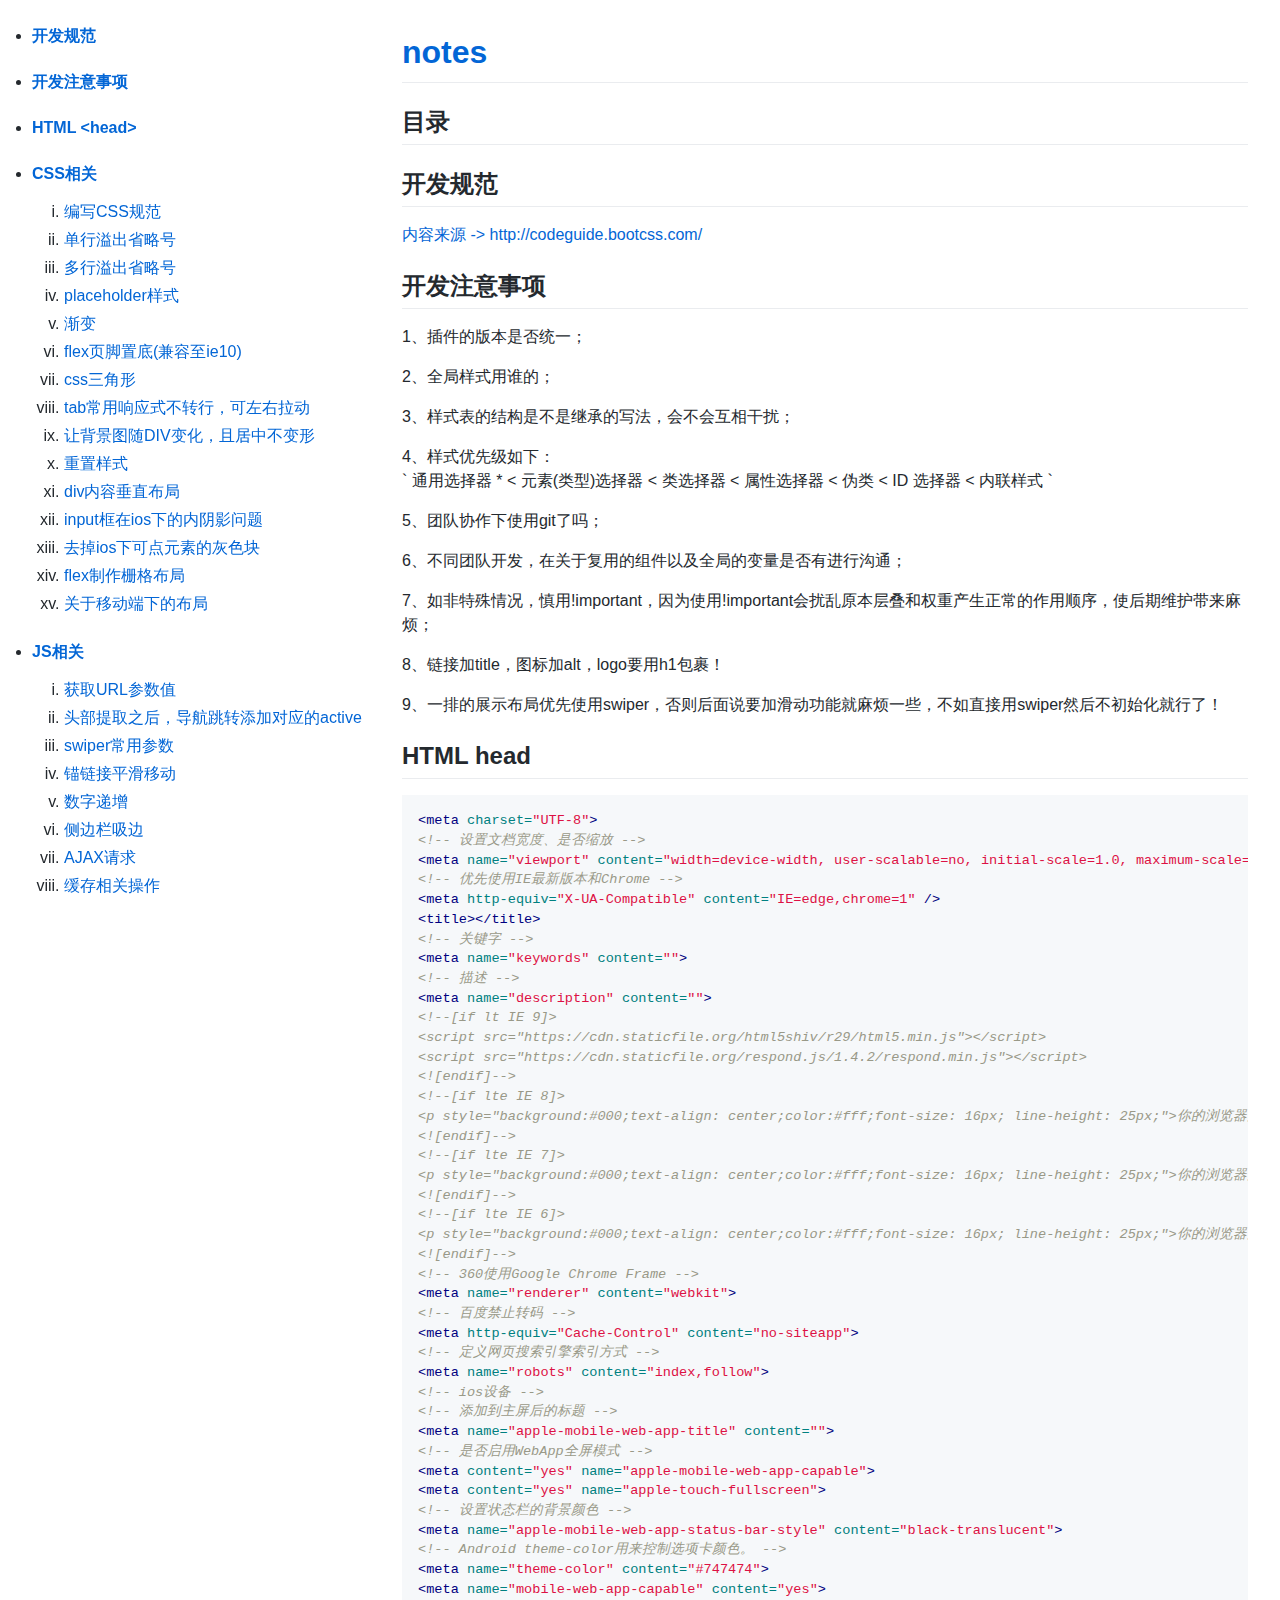
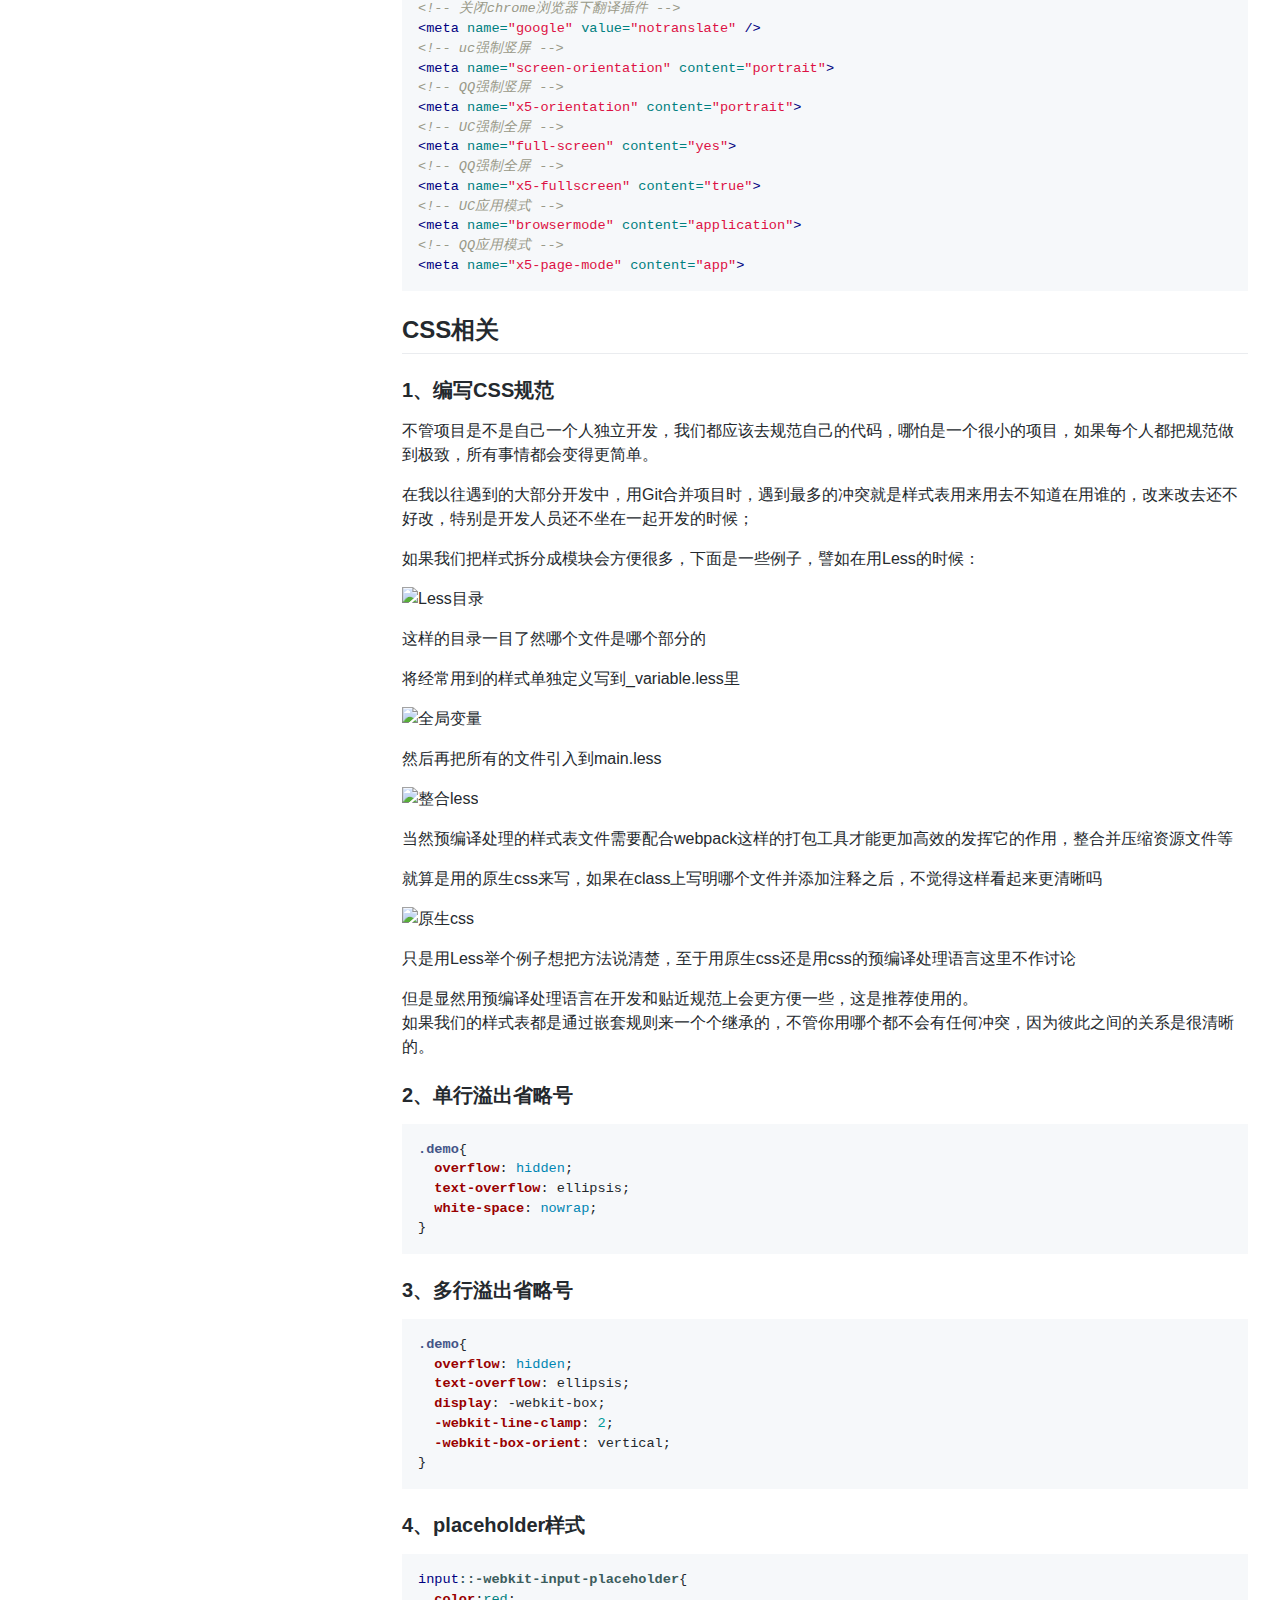
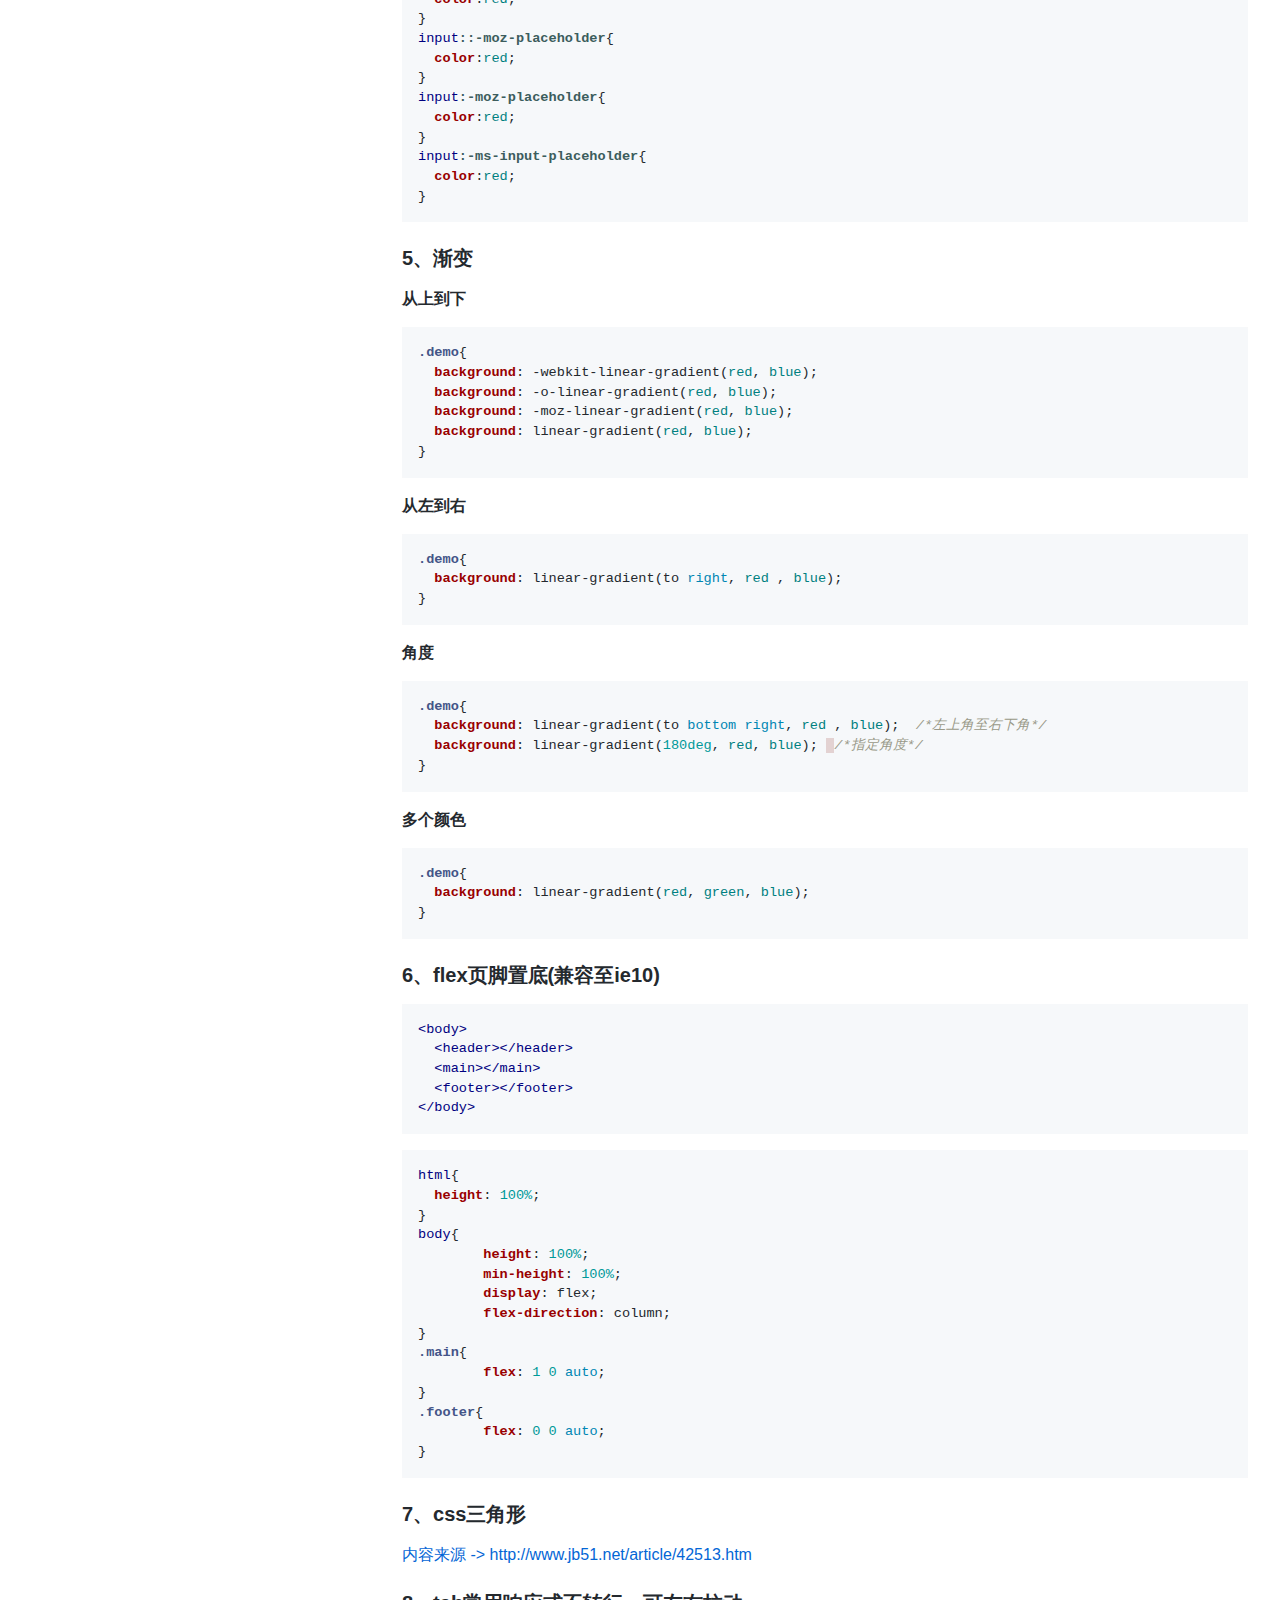
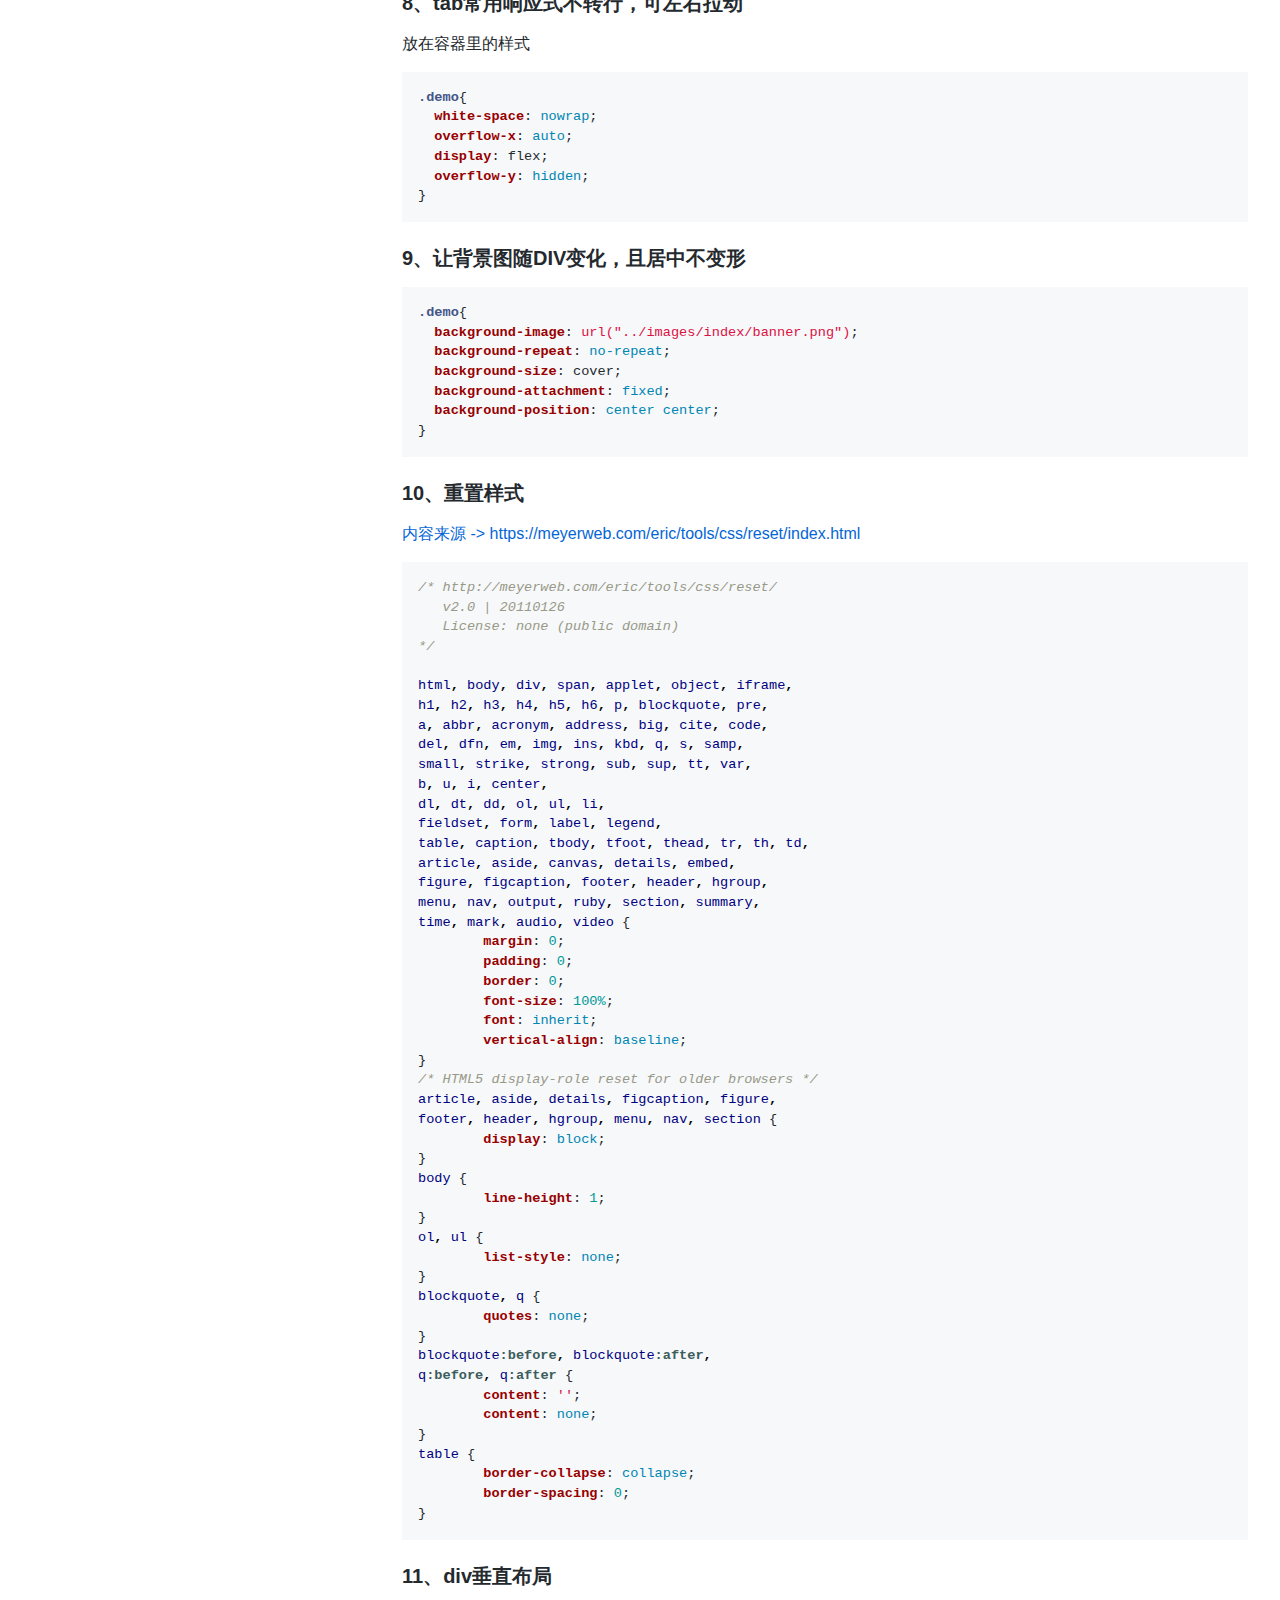
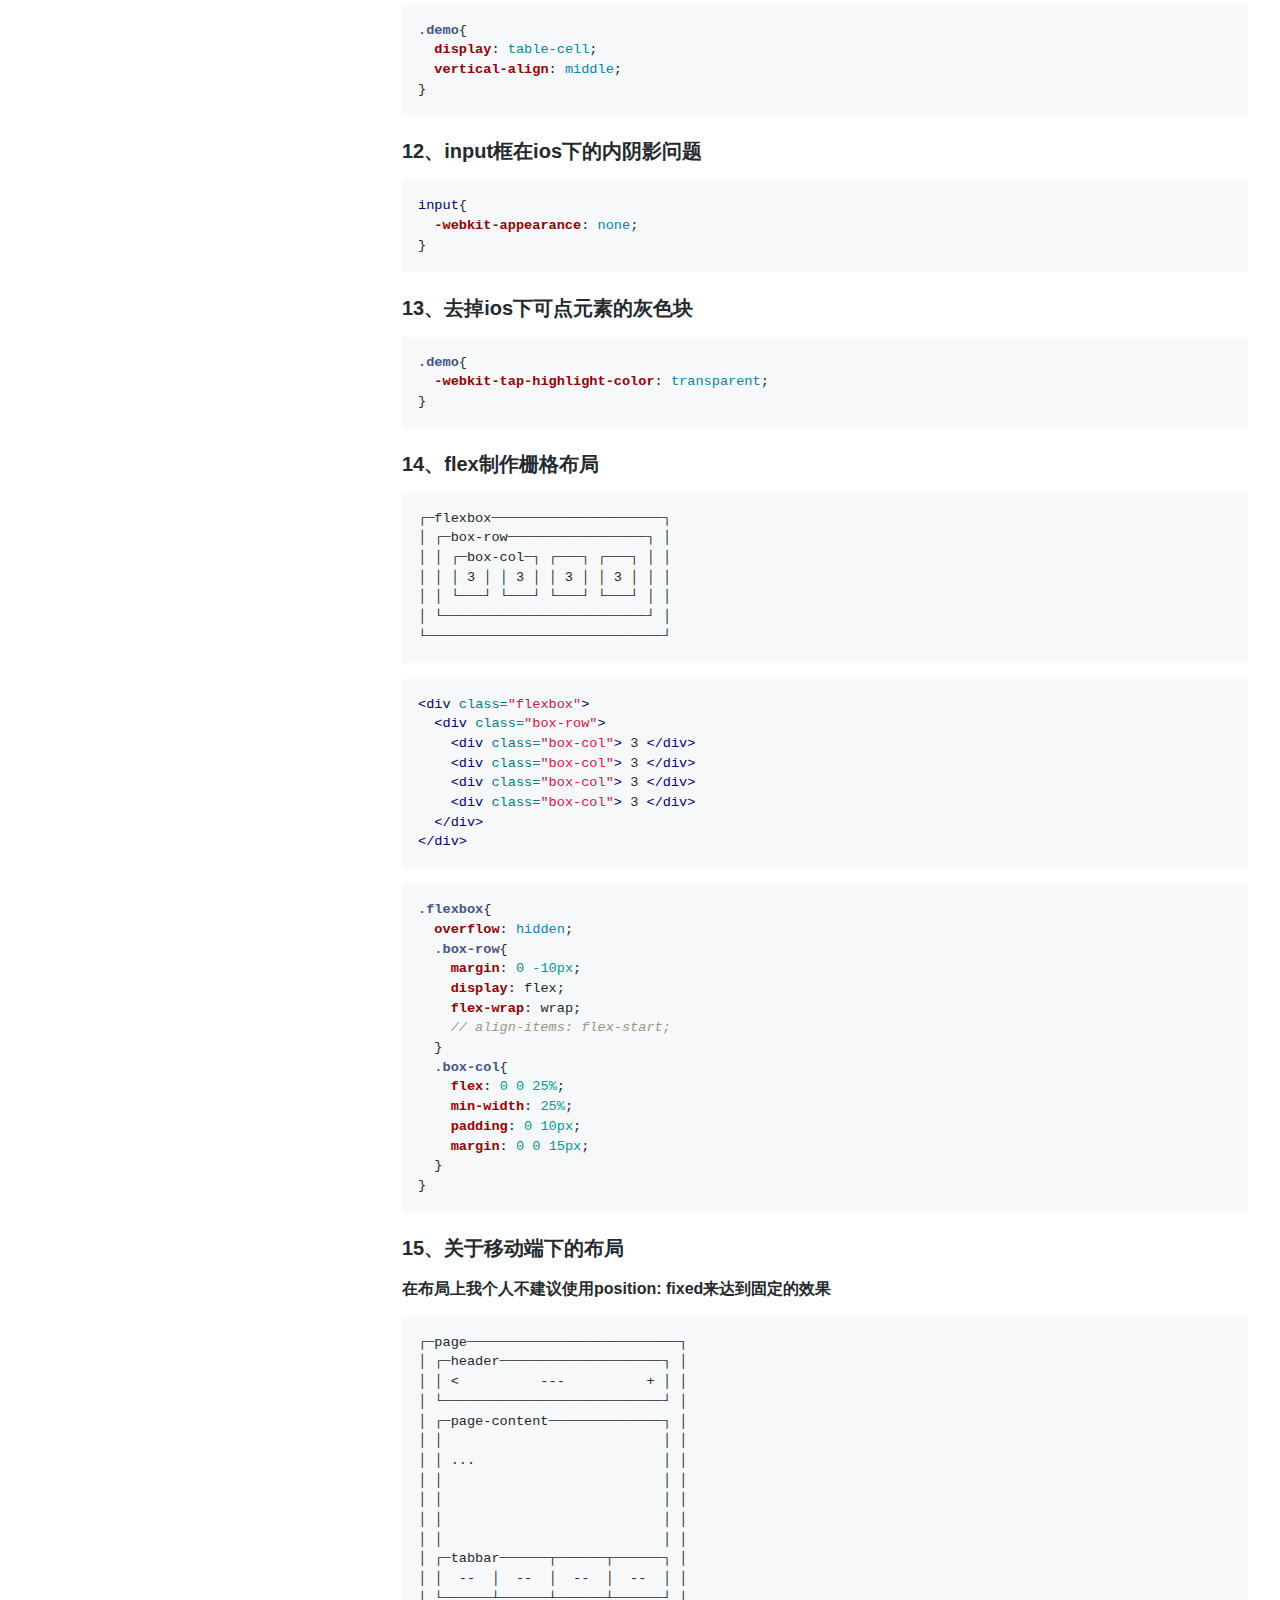
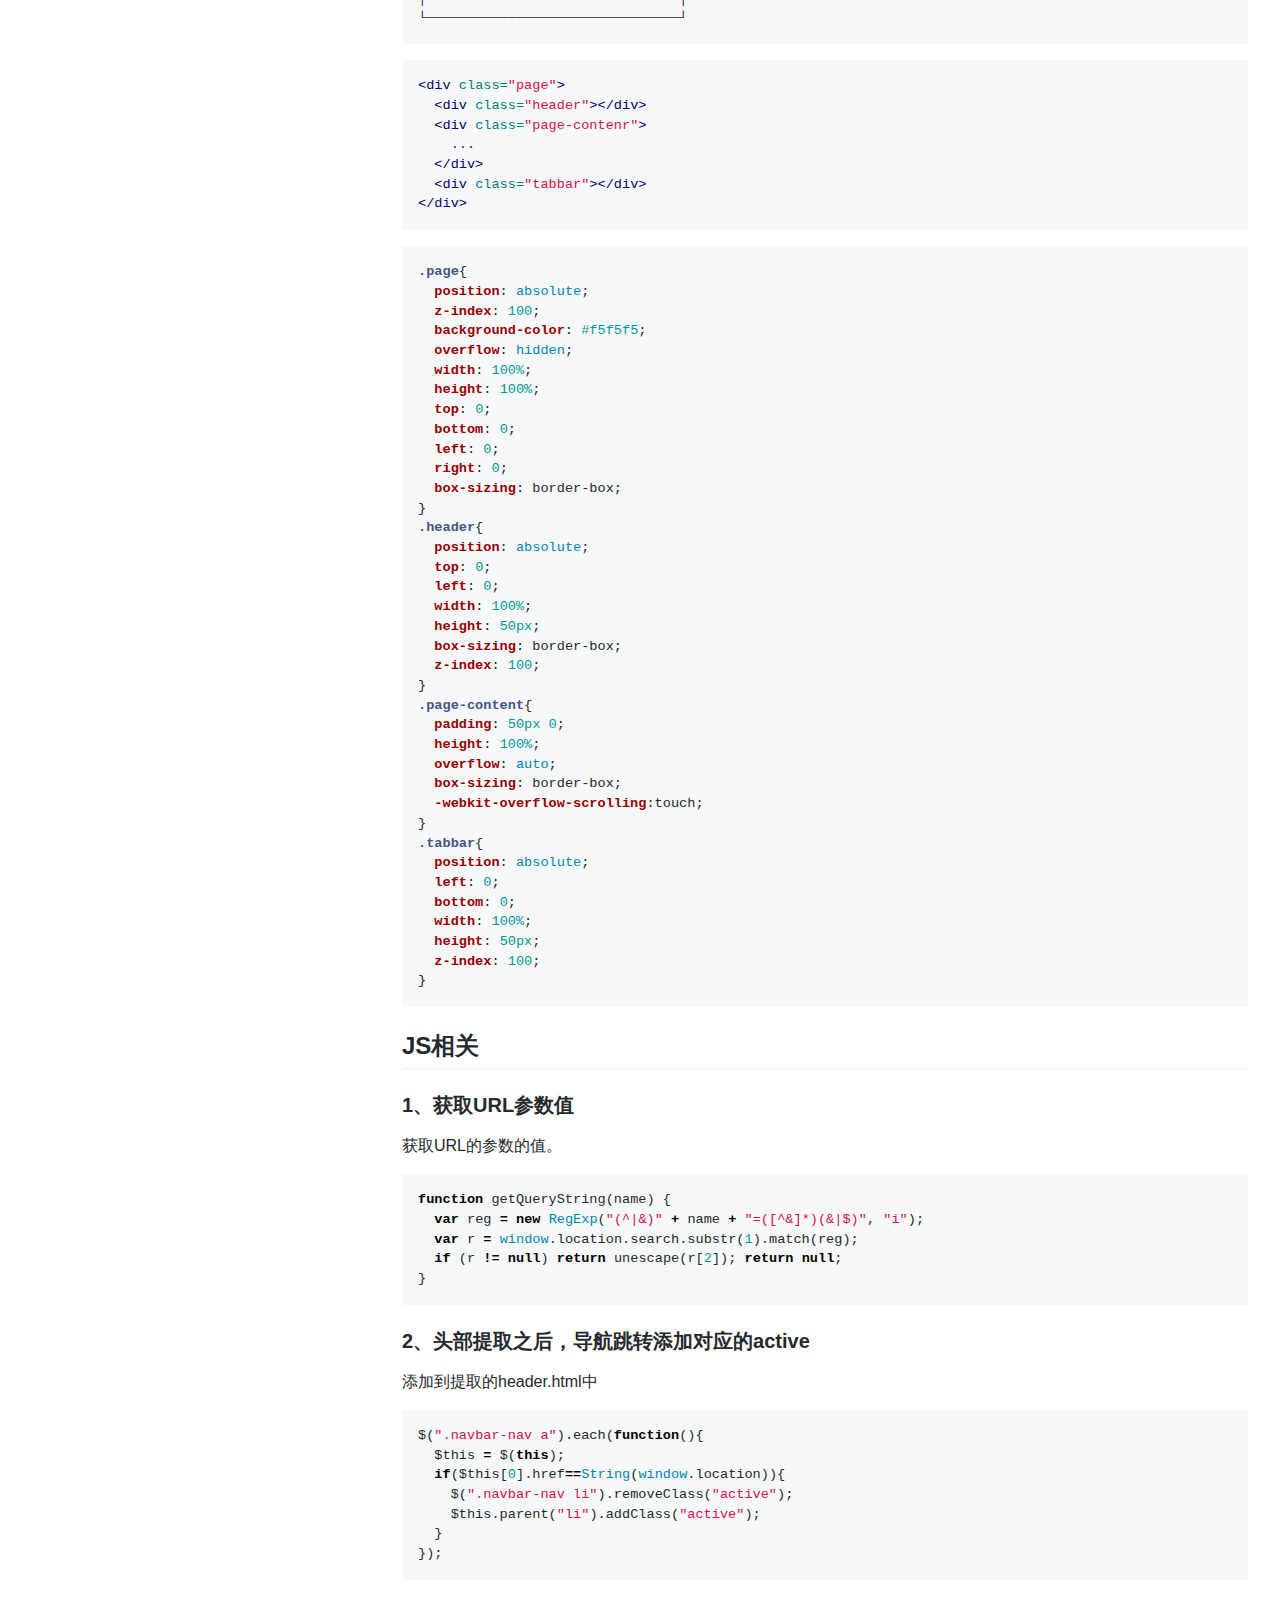
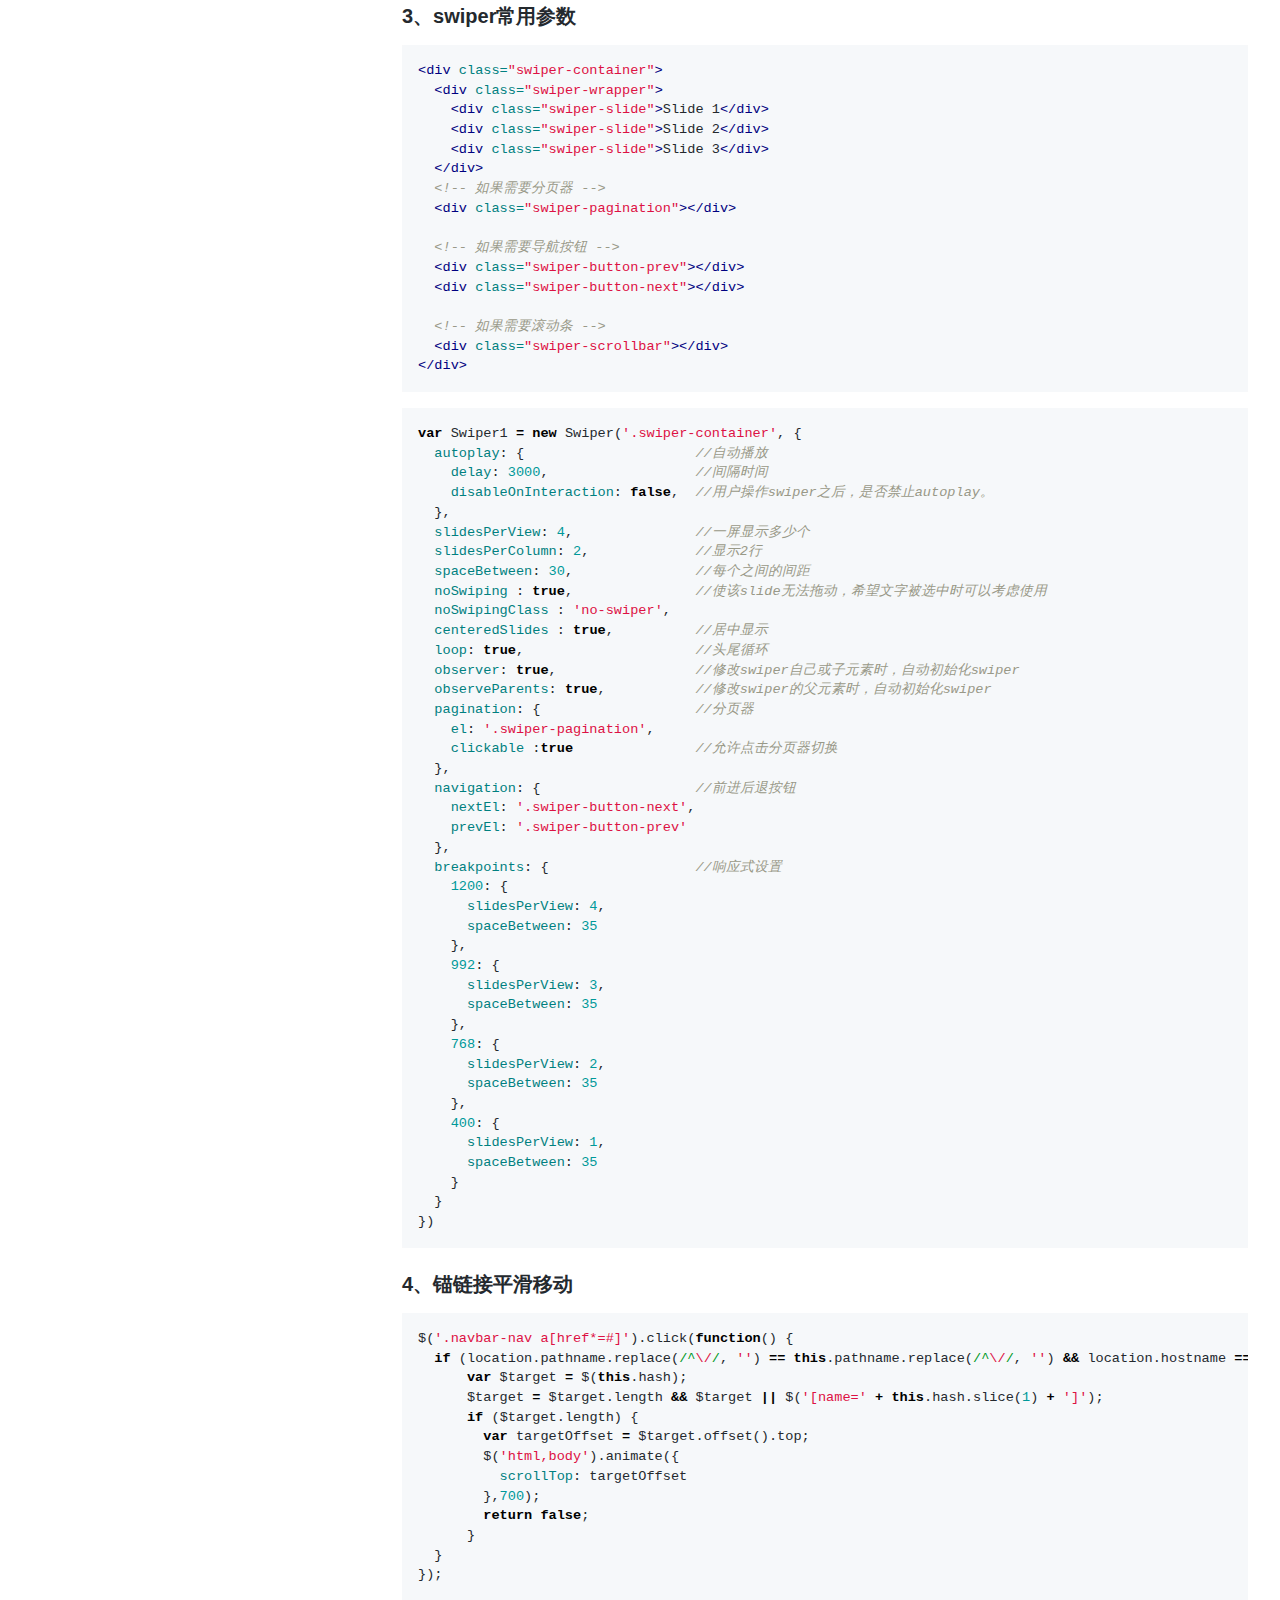
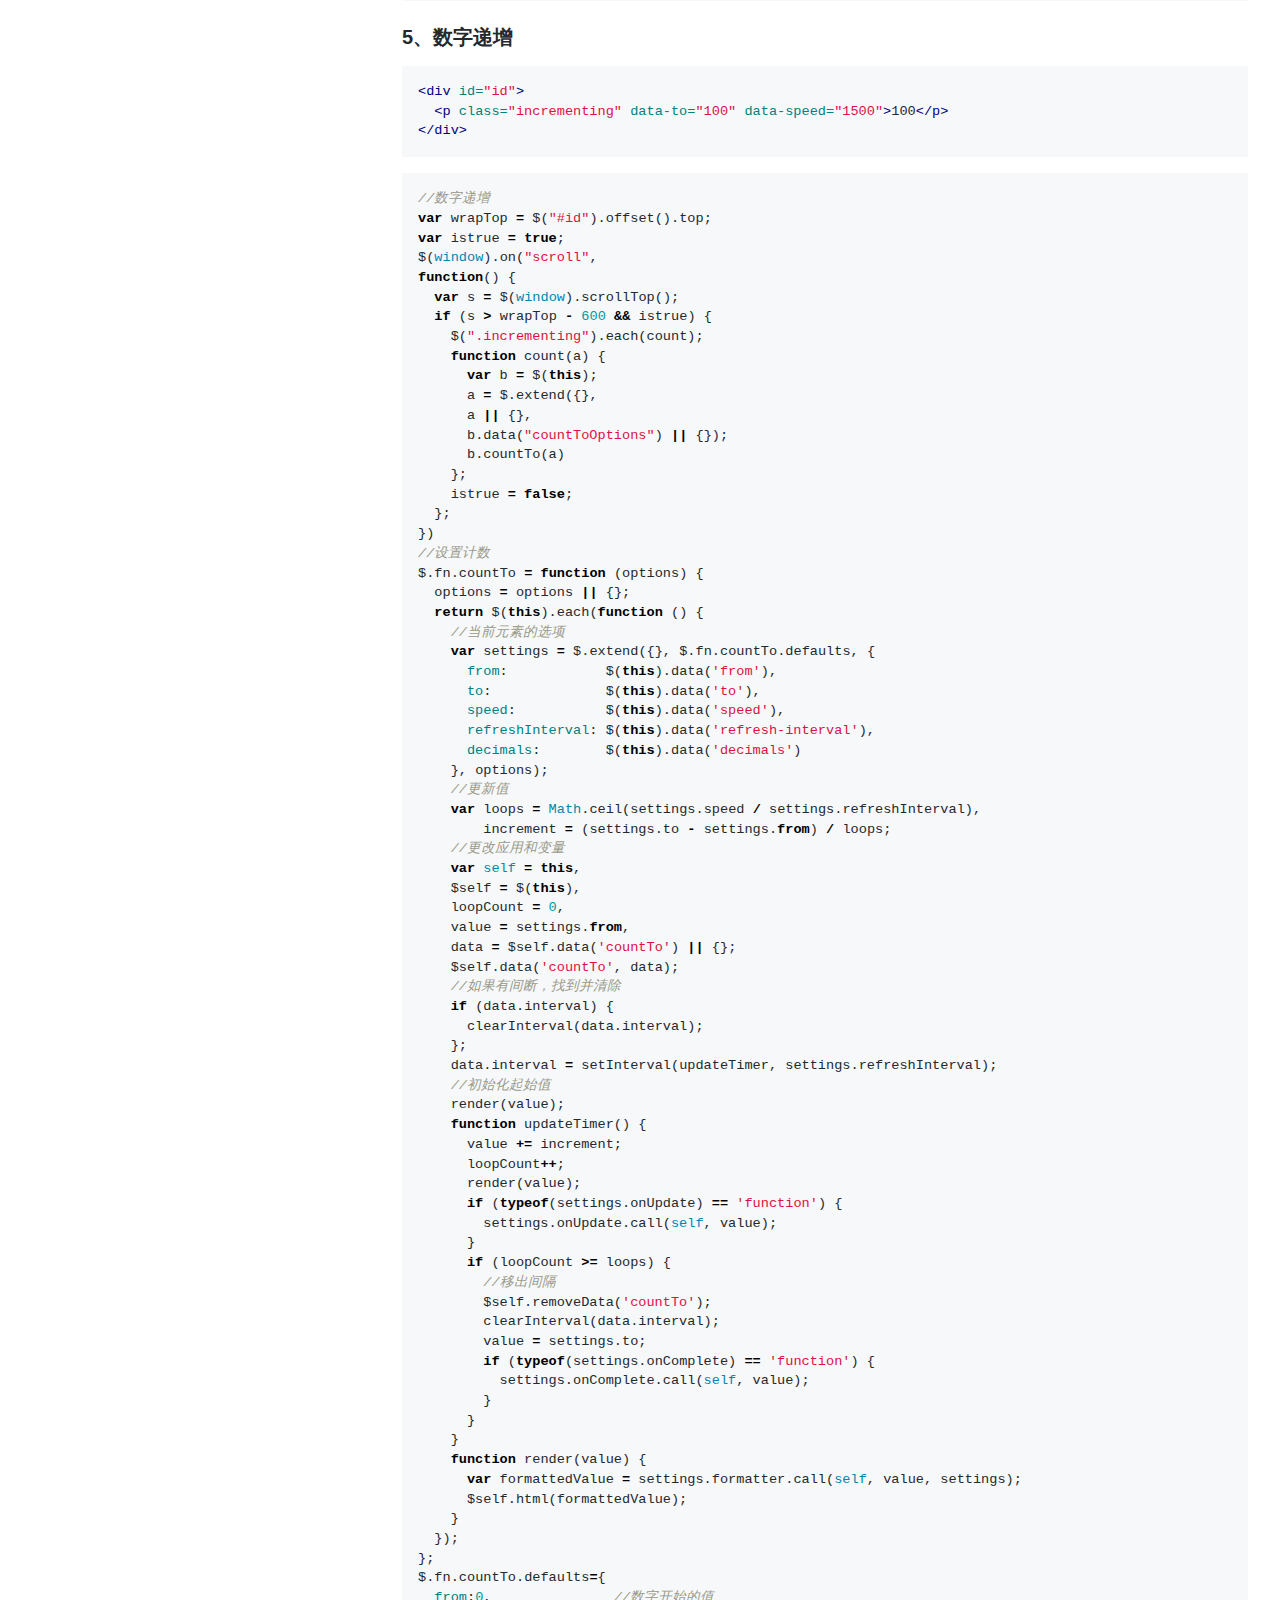
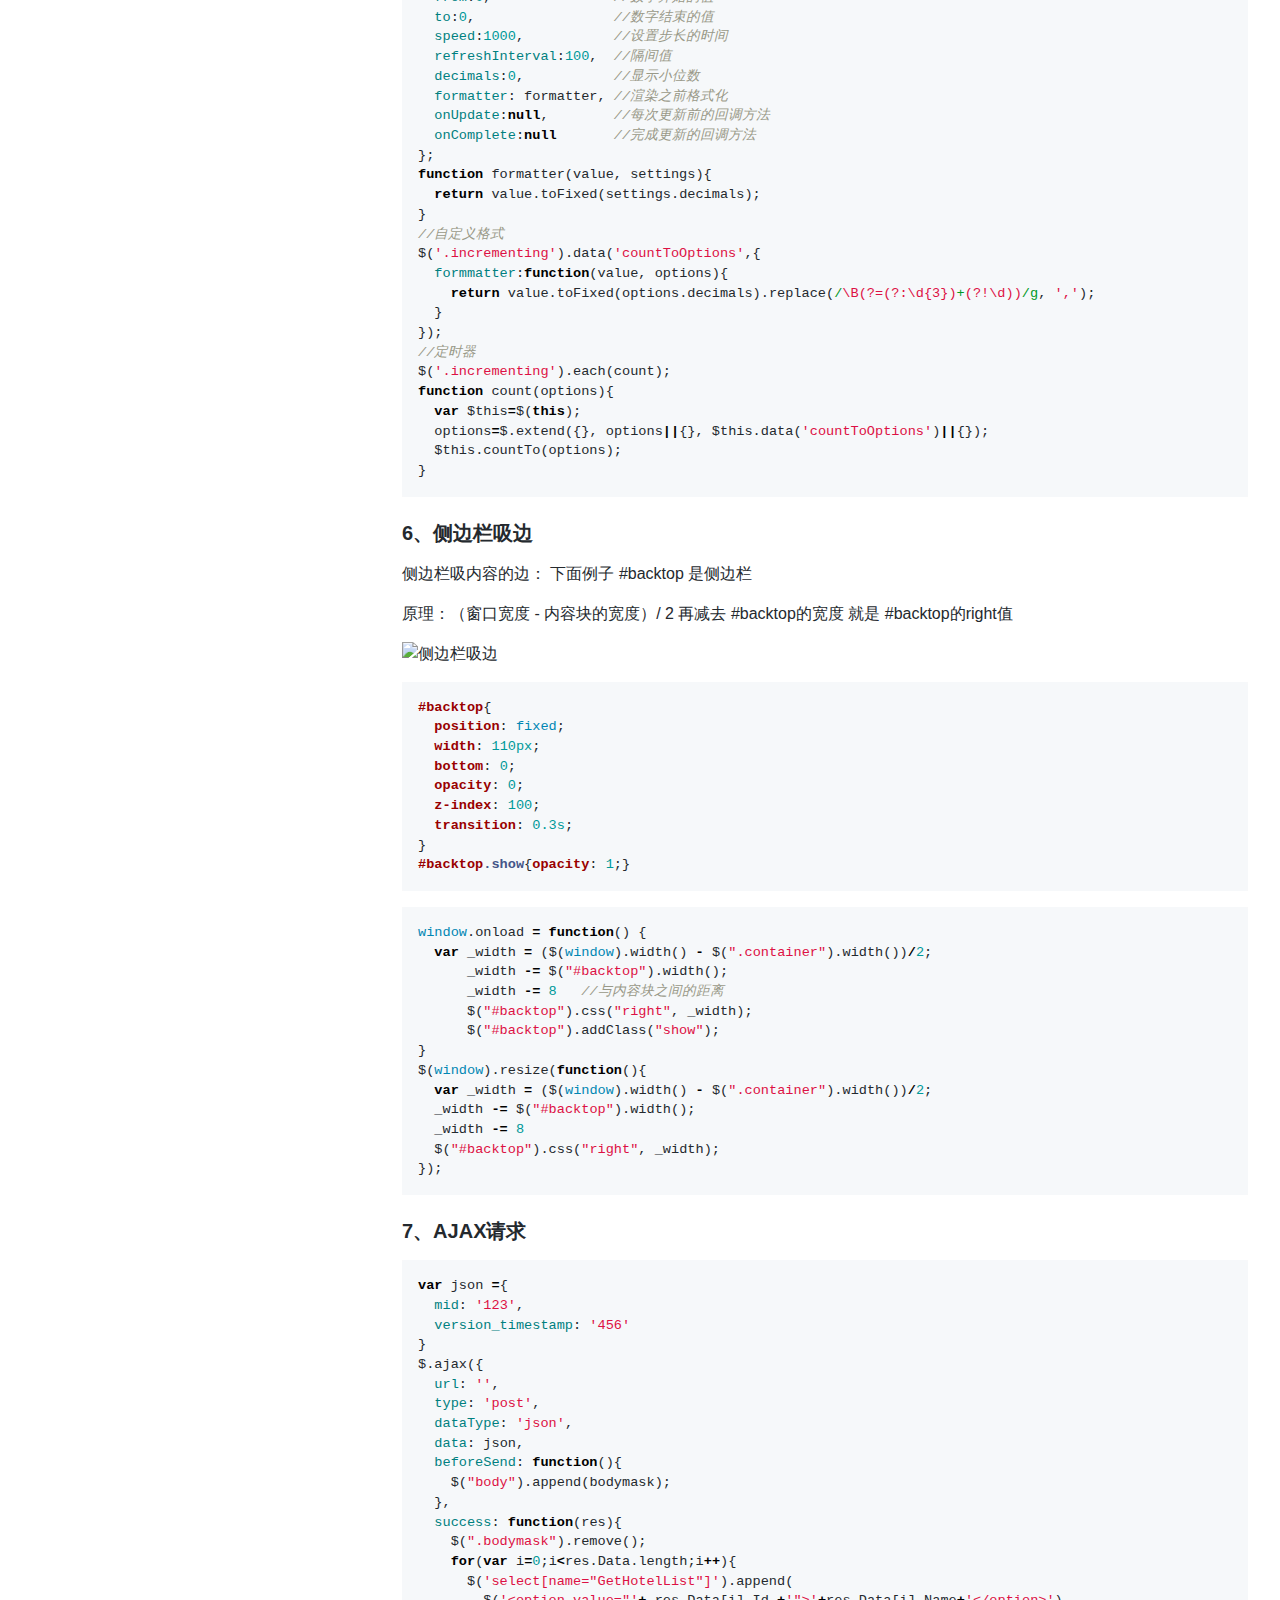
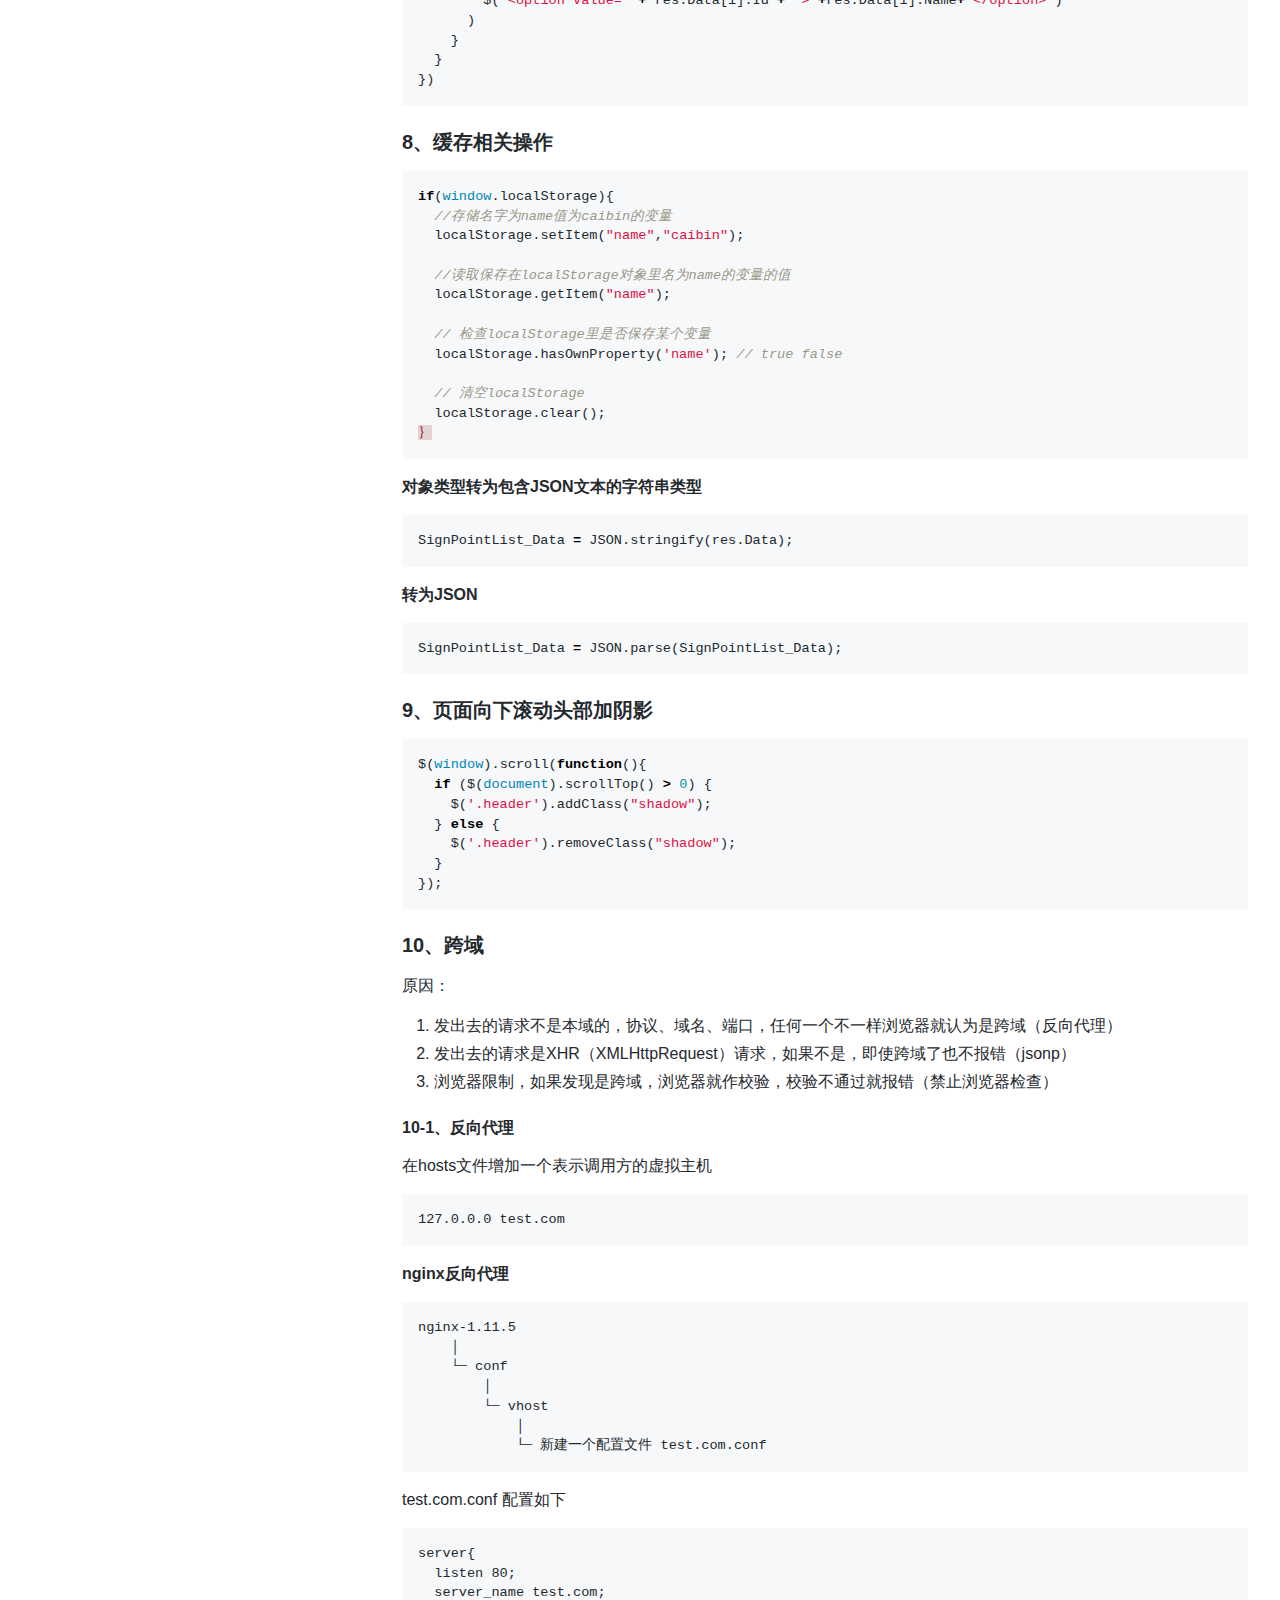
==== index.html @ 7f150a41 "." ====
<!DOCTYPE html>
<html lang="en-US">
  <head>
    <meta charset="UTF-8">
    <meta http-equiv="X-UA-Compatible" content="IE=edge">
    <meta name="viewport" content="width=device-width, initial-scale=1">

<!-- Begin Jekyll SEO tag v2.5.0 -->
<title>目录 | notes</title>
<meta name="generator" content="Jekyll v3.7.4" />
<meta property="og:title" content="目录" />
<meta property="og:locale" content="en_US" />
<meta name="description" content="记录开发中常用到的方法以及遇到的问题" />
<meta property="og:description" content="记录开发中常用到的方法以及遇到的问题" />
<link rel="canonical" href="https://zhao-shaofeng.github.io/notes/" />
<meta property="og:url" content="https://zhao-shaofeng.github.io/notes/" />
<meta property="og:site_name" content="notes" />
<script type="application/ld+json">
{"@type":"WebSite","url":"https://zhao-shaofeng.github.io/notes/","name":"notes","headline":"目录","description":"记录开发中常用到的方法以及遇到的问题","@context":"http://schema.org"}</script>
<!-- End Jekyll SEO tag -->

    <link rel="stylesheet" href="assets/style.css">
  </head>
  <body style="padding: 0 0 0 370px;">
    <div class="container-lg px-5 my-5 markdown-body">
      
      <h1><a href="https://zhao-shaofeng.github.io/notes/">notes</a></h1>
      

      <h2 id="目录">目录</h2>
<ul style="position: fixed;
    left: 0;
    top: 0;
    overflow: auto;
    width: 370px;
    height: 100%;
    padding-bottom: 20px;">
  <li>
    <h4 id="开发规范"><a href="#开发规范-1">开发规范</a></h4>
  </li>
  <li>
    <h4 id="开发注意事项"><a href="#开发注意事项-1">开发注意事项</a></h4>
  </li>
  <li>
    <h4 id="html-head"><a href="#html-head-1">HTML &lt;head&gt;</a></h4>
  </li>
  <li>
    <h4 id="css相关"><a href="#css相关-1">CSS相关</a></h4>
    <ol>
      <li><a href="#1编写css规范">编写CSS规范</a></li>
      <li><a href="#2单行溢出省略号">单行溢出省略号</a></li>
      <li><a href="#3多行溢出省略号">多行溢出省略号</a></li>
      <li><a href="#4placeholder样式">placeholder样式</a></li>
      <li><a href="#5渐变">渐变</a></li>
      <li><a href="#6flex页脚置底兼容至ie10">flex页脚置底(兼容至ie10)</a></li>
      <li><a href="#7css三角形">css三角形</a></li>
      <li><a href="#8tab常用响应式不转行可左右拉动">tab常用响应式不转行，可左右拉动</a></li>
      <li><a href="#9让背景图随div变化且居中不变形">让背景图随DIV变化，且居中不变形</a></li>
      <li><a href="#10重置样式">重置样式</a></li>
      <li><a href="#11div垂直布局">div内容垂直布局</a></li>
      <li><a href="#12input框在ios下的内阴影问题">input框在ios下的内阴影问题</a></li>
      <li><a href="#13去掉ios下可点元素的灰色块">去掉ios下可点元素的灰色块</a></li>
      <li><a href="#14flex制作栅格布局">flex制作栅格布局</a></li>
      <li><a href="#15关于移动端下的布局">关于移动端下的布局</a></li>
    </ol>
  </li>
  <li>
    <h4 id="js相关"><a href="#js相关-1">JS相关</a></h4>
    <ol>
      <li><a href="#1获取url参数值">获取URL参数值</a></li>
      <li><a href="#2头部提取之后导航跳转添加对应的active">头部提取之后，导航跳转添加对应的active </a></li>
      <li><a href="#3swiper常用参数">swiper常用参数</a></li>
      <li><a href="#4锚链接平滑移动">锚链接平滑移动</a></li>
      <li><a href="#5数字递增">数字递增</a></li>
      <li><a href="#6侧边栏吸边">侧边栏吸边</a></li>
      <li><a href="#7ajax请求">AJAX请求</a></li>
      <li><a href="#8缓存相关操作">缓存相关操作</a></li>
      <li><a href="#9页面向下滚动头部加阴影">页面向下滚动头部加阴影</a></li>
      <li><a href="#10跨域">跨域</a></li>
    </ol>
  </li>
  <li>
    <h4 id="vue相关"><a href="#vue相关-1">Vue相关</a></h4>
    <ol>
      <li><a href="#1使用sass">使用sass</a></li>
      <li><a href="#2vue数据遍历后进行初始化">vue数据遍历后进行初始化</a></li>
      <li><a href="#3vue中常用图片上传">vue中常用图片上传</a></li>
      <li><a href="#4vue中进行跨域代理及发布注意事项">vue中进行跨域代理及发布注意事项</a></li>
      <li><a href="#5使用material-icons">使用material-icons</a></li>
      <li><a href="#6监听滚动条到底部">监听滚动条到底部</a></li>
      <li><a href="#7关于vue打包之后文件路径出错的问题">关于Vue打包之后文件路径出错的问题</a></li>
      <li><a href="#8使用jquery">使用jquery</a></li>
      <li><a href="#9组件之间的通信">组件之间的通信</a>
        <h5 id="npm使用淘宝镜像"><a href="#npm使用淘宝镜像-1">npm使用淘宝镜像</a></h5>
      </li>
    </ol>
  </li>
</ul>

<h2 id="开发规范-1">开发规范</h2>
<!-- > 不管有多少人共同参与同一项目，一定要确保每一行代码都像是同一个人编写的。     -->
<p><a href="http://codeguide.bootcss.com/">内容来源 -&gt; http://codeguide.bootcss.com/</a></p>

<h2 id="开发注意事项-1">开发注意事项</h2>

<p>1、插件的版本是否统一；</p>

<p>2、全局样式用谁的；</p>

<p>3、样式表的结构是不是继承的写法，会不会互相干扰；</p>

<p>4、样式优先级如下：  <br />
` 通用选择器 * &lt; 元素(类型)选择器 &lt; 类选择器 &lt; 属性选择器 &lt; 伪类 &lt; ID 选择器 &lt; 内联样式 `</p>

<p>5、团队协作下使用git了吗；</p>

<p>6、不同团队开发，在关于复用的组件以及全局的变量是否有进行沟通；</p>

<p>7、如非特殊情况，慎用!important，因为使用!important会扰乱原本层叠和权重产生正常的作用顺序，使后期维护带来麻烦；</p>

<p>8、链接加title，图标加alt，logo要用h1包裹！</p>

<p>9、一排的展示布局优先使用swiper，否则后面说要加滑动功能就麻烦一些，不如直接用swiper然后不初始化就行了！</p>

<h2 id="html-head-1">HTML head</h2>
<div class="language-html highlighter-rouge"><div class="highlight"><pre class="highlight"><code><span class="nt">&lt;meta</span> <span class="na">charset=</span><span class="s">"UTF-8"</span><span class="nt">&gt;</span>
<span class="c">&lt;!-- 设置文档宽度、是否缩放 --&gt;</span>
<span class="nt">&lt;meta</span> <span class="na">name=</span><span class="s">"viewport"</span> <span class="na">content=</span><span class="s">"width=device-width, user-scalable=no, initial-scale=1.0, maximum-scale=1.0, minimum-scale=1.0"</span><span class="nt">&gt;</span>
<span class="c">&lt;!-- 优先使用IE最新版本和Chrome --&gt;</span>
<span class="nt">&lt;meta</span> <span class="na">http-equiv=</span><span class="s">"X-UA-Compatible"</span> <span class="na">content=</span><span class="s">"IE=edge,chrome=1"</span> <span class="nt">/&gt;</span>
<span class="nt">&lt;title&gt;&lt;/title&gt;</span>
<span class="c">&lt;!-- 关键字 --&gt;</span>
<span class="nt">&lt;meta</span> <span class="na">name=</span><span class="s">"keywords"</span> <span class="na">content=</span><span class="s">""</span><span class="nt">&gt;</span>
<span class="c">&lt;!-- 描述 --&gt;</span>
<span class="nt">&lt;meta</span> <span class="na">name=</span><span class="s">"description"</span> <span class="na">content=</span><span class="s">""</span><span class="nt">&gt;</span>
<span class="c">&lt;!--[if lt IE 9]&gt;
&lt;script src="https://cdn.staticfile.org/html5shiv/r29/html5.min.js"&gt;&lt;/script&gt;
&lt;script src="https://cdn.staticfile.org/respond.js/1.4.2/respond.min.js"&gt;&lt;/script&gt;
&lt;![endif]--&gt;</span>
<span class="c">&lt;!--[if lte IE 8]&gt;
&lt;p style="background:#000;text-align: center;color:#fff;font-size: 16px; line-height: 25px;"&gt;你的浏览器太老了，请到&lt;a href="http://browsehappy.com" style="color:#ddd"&gt;这里&lt;/a&gt;更新，以获取最佳的体验&lt;/p&gt;
&lt;![endif]--&gt;</span>
<span class="c">&lt;!--[if lte IE 7]&gt;
&lt;p style="background:#000;text-align: center;color:#fff;font-size: 16px; line-height: 25px;"&gt;你的浏览器太老了，请到&lt;a href="http://browsehappy.com" style="color:#ddd"&gt;这里&lt;/a&gt;更新，以获取最佳的体验&lt;/p&gt;
&lt;![endif]--&gt;</span>
<span class="c">&lt;!--[if lte IE 6]&gt;
&lt;p style="background:#000;text-align: center;color:#fff;font-size: 16px; line-height: 25px;"&gt;你的浏览器太老了，请到&lt;a href="http://browsehappy.com" style="color:#ddd"&gt;这里&lt;/a&gt;更新，以获取最佳的体验&lt;/p&gt;
&lt;![endif]--&gt;</span>
<span class="c">&lt;!-- 360使用Google Chrome Frame --&gt;</span>
<span class="nt">&lt;meta</span> <span class="na">name=</span><span class="s">"renderer"</span> <span class="na">content=</span><span class="s">"webkit"</span><span class="nt">&gt;</span>
<span class="c">&lt;!-- 百度禁止转码 --&gt;</span>
<span class="nt">&lt;meta</span> <span class="na">http-equiv=</span><span class="s">"Cache-Control"</span> <span class="na">content=</span><span class="s">"no-siteapp"</span><span class="nt">&gt;</span>
<span class="c">&lt;!-- 定义网页搜索引擎索引方式 --&gt;</span>
<span class="nt">&lt;meta</span> <span class="na">name=</span><span class="s">"robots"</span> <span class="na">content=</span><span class="s">"index,follow"</span><span class="nt">&gt;</span>
<span class="c">&lt;!-- ios设备 --&gt;</span>
<span class="c">&lt;!-- 添加到主屏后的标题 --&gt;</span>
<span class="nt">&lt;meta</span> <span class="na">name=</span><span class="s">"apple-mobile-web-app-title"</span> <span class="na">content=</span><span class="s">""</span><span class="nt">&gt;</span>
<span class="c">&lt;!-- 是否启用WebApp全屏模式 --&gt;</span>
<span class="nt">&lt;meta</span> <span class="na">content=</span><span class="s">"yes"</span> <span class="na">name=</span><span class="s">"apple-mobile-web-app-capable"</span><span class="nt">&gt;</span>
<span class="nt">&lt;meta</span> <span class="na">content=</span><span class="s">"yes"</span> <span class="na">name=</span><span class="s">"apple-touch-fullscreen"</span><span class="nt">&gt;</span>
<span class="c">&lt;!-- 设置状态栏的背景颜色 --&gt;</span>
<span class="nt">&lt;meta</span> <span class="na">name=</span><span class="s">"apple-mobile-web-app-status-bar-style"</span> <span class="na">content=</span><span class="s">"black-translucent"</span><span class="nt">&gt;</span>
<span class="c">&lt;!-- Android theme-color用来控制选项卡颜色。 --&gt;</span>
<span class="nt">&lt;meta</span> <span class="na">name=</span><span class="s">"theme-color"</span> <span class="na">content=</span><span class="s">"#747474"</span><span class="nt">&gt;</span>
<span class="nt">&lt;meta</span> <span class="na">name=</span><span class="s">"mobile-web-app-capable"</span> <span class="na">content=</span><span class="s">"yes"</span><span class="nt">&gt;</span>
<span class="c">&lt;!-- 关闭chrome浏览器下翻译插件 --&gt;</span>
<span class="nt">&lt;meta</span> <span class="na">name=</span><span class="s">"google"</span> <span class="na">value=</span><span class="s">"notranslate"</span> <span class="nt">/&gt;</span>
<span class="c">&lt;!-- uc强制竖屏 --&gt;</span>
<span class="nt">&lt;meta</span> <span class="na">name=</span><span class="s">"screen-orientation"</span> <span class="na">content=</span><span class="s">"portrait"</span><span class="nt">&gt;</span>
<span class="c">&lt;!-- QQ强制竖屏 --&gt;</span>
<span class="nt">&lt;meta</span> <span class="na">name=</span><span class="s">"x5-orientation"</span> <span class="na">content=</span><span class="s">"portrait"</span><span class="nt">&gt;</span>
<span class="c">&lt;!-- UC强制全屏 --&gt;</span>
<span class="nt">&lt;meta</span> <span class="na">name=</span><span class="s">"full-screen"</span> <span class="na">content=</span><span class="s">"yes"</span><span class="nt">&gt;</span>
<span class="c">&lt;!-- QQ强制全屏 --&gt;</span>
<span class="nt">&lt;meta</span> <span class="na">name=</span><span class="s">"x5-fullscreen"</span> <span class="na">content=</span><span class="s">"true"</span><span class="nt">&gt;</span>
<span class="c">&lt;!-- UC应用模式 --&gt;</span>
<span class="nt">&lt;meta</span> <span class="na">name=</span><span class="s">"browsermode"</span> <span class="na">content=</span><span class="s">"application"</span><span class="nt">&gt;</span>
<span class="c">&lt;!-- QQ应用模式 --&gt;</span>
<span class="nt">&lt;meta</span> <span class="na">name=</span><span class="s">"x5-page-mode"</span> <span class="na">content=</span><span class="s">"app"</span><span class="nt">&gt;</span>
</code></pre></div></div>

<h2 id="css相关-1">CSS相关</h2>
<h3 id="1编写css规范">1、编写CSS规范</h3>
<p>不管项目是不是自己一个人独立开发，我们都应该去规范自己的代码，哪怕是一个很小的项目，如果每个人都把规范做到极致，所有事情都会变得更简单。</p>

<p>在我以往遇到的大部分开发中，用Git合并项目时，遇到最多的冲突就是样式表用来用去不知道在用谁的，改来改去还不好改，特别是开发人员还不坐在一起开发的时候；</p>

<p>如果我们把样式拆分成模块会方便很多，下面是一些例子，譬如在用Less的时候：</p>

<p><img src="https://raw.githubusercontent.com/ZHAO-Shaofeng/Related-considerations-for-HTML-CSS-JS/master/github-img/mulu.png" alt="Less目录" /></p>

<p>这样的目录一目了然哪个文件是哪个部分的</p>

<p>将经常用到的样式单独定义写到_variable.less里</p>

<p><img src="https://raw.githubusercontent.com/ZHAO-Shaofeng/Related-considerations-for-HTML-CSS-JS/master/github-img/variable.png" alt="全局变量" /></p>

<p>然后再把所有的文件引入到main.less</p>

<p><img src="https://raw.githubusercontent.com/ZHAO-Shaofeng/Related-considerations-for-HTML-CSS-JS/master/github-img/style.png" alt="整合less" /></p>

<p>当然预编译处理的样式表文件需要配合webpack这样的打包工具才能更加高效的发挥它的作用，整合并压缩资源文件等</p>

<p>就算是用的原生css来写，如果在class上写明哪个文件并添加注释之后，不觉得这样看起来更清晰吗</p>

<p><img src="https://raw.githubusercontent.com/ZHAO-Shaofeng/Related-considerations-for-HTML-CSS-JS/master/github-img/css.png" alt="原生css" /></p>

<p>只是用Less举个例子想把方法说清楚，至于用原生css还是用css的预编译处理语言这里不作讨论</p>

<p>但是显然用预编译处理语言在开发和贴近规范上会更方便一些，这是推荐使用的。  <br />
如果我们的样式表都是通过嵌套规则来一个个继承的，不管你用哪个都不会有任何冲突，因为彼此之间的关系是很清晰的。</p>

<h3 id="2单行溢出省略号">2、单行溢出省略号</h3>
<div class="language-css highlighter-rouge"><div class="highlight"><pre class="highlight"><code><span class="nc">.demo</span><span class="p">{</span>
  <span class="nl">overflow</span><span class="p">:</span> <span class="nb">hidden</span><span class="p">;</span>
  <span class="nl">text-overflow</span><span class="p">:</span> <span class="n">ellipsis</span><span class="p">;</span>
  <span class="nl">white-space</span><span class="p">:</span> <span class="nb">nowrap</span><span class="p">;</span>
<span class="p">}</span>
</code></pre></div></div>

<h3 id="3多行溢出省略号">3、多行溢出省略号</h3>
<div class="language-css highlighter-rouge"><div class="highlight"><pre class="highlight"><code><span class="nc">.demo</span><span class="p">{</span>
  <span class="nl">overflow</span><span class="p">:</span> <span class="nb">hidden</span><span class="p">;</span>
  <span class="nl">text-overflow</span><span class="p">:</span> <span class="n">ellipsis</span><span class="p">;</span>
  <span class="nl">display</span><span class="p">:</span> <span class="n">-webkit-box</span><span class="p">;</span>
  <span class="nl">-webkit-line-clamp</span><span class="p">:</span> <span class="m">2</span><span class="p">;</span>
  <span class="nl">-webkit-box-orient</span><span class="p">:</span> <span class="n">vertical</span><span class="p">;</span>
<span class="p">}</span>
</code></pre></div></div>

<h3 id="4placeholder样式">4、placeholder样式</h3>
<div class="language-css highlighter-rouge"><div class="highlight"><pre class="highlight"><code><span class="nt">input</span><span class="nd">::-webkit-input-placeholder</span><span class="p">{</span>
  <span class="nl">color</span><span class="p">:</span><span class="no">red</span><span class="p">;</span>
<span class="p">}</span>
<span class="nt">input</span><span class="nd">::-moz-placeholder</span><span class="p">{</span>
  <span class="nl">color</span><span class="p">:</span><span class="no">red</span><span class="p">;</span>
<span class="p">}</span>
<span class="nt">input</span><span class="nd">:-moz-placeholder</span><span class="p">{</span>
  <span class="nl">color</span><span class="p">:</span><span class="no">red</span><span class="p">;</span>
<span class="p">}</span>
<span class="nt">input</span><span class="nd">:-ms-input-placeholder</span><span class="p">{</span>
  <span class="nl">color</span><span class="p">:</span><span class="no">red</span><span class="p">;</span>
<span class="p">}</span>
</code></pre></div></div>

<h3 id="5渐变">5、渐变</h3>
<p><strong>从上到下</strong></p>
<div class="language-css highlighter-rouge"><div class="highlight"><pre class="highlight"><code><span class="nc">.demo</span><span class="p">{</span>
  <span class="nl">background</span><span class="p">:</span> <span class="n">-webkit-linear-gradient</span><span class="p">(</span><span class="no">red</span><span class="p">,</span> <span class="no">blue</span><span class="p">);</span>
  <span class="nl">background</span><span class="p">:</span> <span class="n">-o-linear-gradient</span><span class="p">(</span><span class="no">red</span><span class="p">,</span> <span class="no">blue</span><span class="p">);</span>
  <span class="nl">background</span><span class="p">:</span> <span class="n">-moz-linear-gradient</span><span class="p">(</span><span class="no">red</span><span class="p">,</span> <span class="no">blue</span><span class="p">);</span>
  <span class="nl">background</span><span class="p">:</span> <span class="n">linear-gradient</span><span class="p">(</span><span class="no">red</span><span class="p">,</span> <span class="no">blue</span><span class="p">);</span>
<span class="p">}</span>
</code></pre></div></div>

<p><strong>从左到右</strong></p>
<div class="language-css highlighter-rouge"><div class="highlight"><pre class="highlight"><code><span class="nc">.demo</span><span class="p">{</span>
  <span class="nl">background</span><span class="p">:</span> <span class="n">linear-gradient</span><span class="p">(</span><span class="n">to</span> <span class="nb">right</span><span class="p">,</span> <span class="no">red</span> <span class="p">,</span> <span class="no">blue</span><span class="p">);</span>
<span class="p">}</span>
</code></pre></div></div>

<p><strong>角度</strong></p>
<div class="language-css highlighter-rouge"><div class="highlight"><pre class="highlight"><code><span class="nc">.demo</span><span class="p">{</span>
  <span class="nl">background</span><span class="p">:</span> <span class="n">linear-gradient</span><span class="p">(</span><span class="n">to</span> <span class="nb">bottom</span> <span class="nb">right</span><span class="p">,</span> <span class="no">red</span> <span class="p">,</span> <span class="no">blue</span><span class="p">);</span>  <span class="c">/*左上角至右下角*/</span>
  <span class="nl">background</span><span class="p">:</span> <span class="n">linear-gradient</span><span class="p">(</span><span class="m">180deg</span><span class="p">,</span> <span class="no">red</span><span class="p">,</span> <span class="no">blue</span><span class="p">);</span> <span class="err"> </span><span class="c">/*指定角度*/</span>
<span class="p">}</span>
</code></pre></div></div>

<p><strong>多个颜色</strong></p>
<div class="language-css highlighter-rouge"><div class="highlight"><pre class="highlight"><code><span class="nc">.demo</span><span class="p">{</span>
  <span class="nl">background</span><span class="p">:</span> <span class="n">linear-gradient</span><span class="p">(</span><span class="no">red</span><span class="p">,</span> <span class="no">green</span><span class="p">,</span> <span class="no">blue</span><span class="p">);</span>
<span class="p">}</span>
</code></pre></div></div>

<h3 id="6flex页脚置底兼容至ie10">6、flex页脚置底(兼容至ie10)</h3>
<div class="language-html highlighter-rouge"><div class="highlight"><pre class="highlight"><code><span class="nt">&lt;body&gt;</span>
  <span class="nt">&lt;header&gt;&lt;/header&gt;</span>
  <span class="nt">&lt;main&gt;&lt;/main&gt;</span>
  <span class="nt">&lt;footer&gt;&lt;/footer&gt;</span>
<span class="nt">&lt;/body&gt;</span>
</code></pre></div></div>
<div class="language-css highlighter-rouge"><div class="highlight"><pre class="highlight"><code><span class="nt">html</span><span class="p">{</span>
  <span class="nl">height</span><span class="p">:</span> <span class="m">100%</span><span class="p">;</span>
<span class="p">}</span>
<span class="nt">body</span><span class="p">{</span>
	<span class="nl">height</span><span class="p">:</span> <span class="m">100%</span><span class="p">;</span>
	<span class="nl">min-height</span><span class="p">:</span> <span class="m">100%</span><span class="p">;</span>
	<span class="nl">display</span><span class="p">:</span> <span class="n">flex</span><span class="p">;</span>
	<span class="nl">flex-direction</span><span class="p">:</span> <span class="n">column</span><span class="p">;</span>
<span class="p">}</span>
<span class="nc">.main</span><span class="p">{</span>
	<span class="nl">flex</span><span class="p">:</span> <span class="m">1</span> <span class="m">0</span> <span class="nb">auto</span><span class="p">;</span>
<span class="p">}</span>
<span class="nc">.footer</span><span class="p">{</span>
	<span class="nl">flex</span><span class="p">:</span> <span class="m">0</span> <span class="m">0</span> <span class="nb">auto</span><span class="p">;</span>
<span class="p">}</span>
</code></pre></div></div>

<h3 id="7css三角形">7、css三角形</h3>
<p><a href="http://www.jb51.net/article/42513.htm">内容来源 -&gt; http://www.jb51.net/article/42513.htm</a></p>

<h3 id="8tab常用响应式不转行可左右拉动">8、tab常用响应式不转行，可左右拉动</h3>
<p>放在容器里的样式</p>
<div class="language-css highlighter-rouge"><div class="highlight"><pre class="highlight"><code><span class="nc">.demo</span><span class="p">{</span>
  <span class="nl">white-space</span><span class="p">:</span> <span class="nb">nowrap</span><span class="p">;</span>
  <span class="nl">overflow-x</span><span class="p">:</span> <span class="nb">auto</span><span class="p">;</span>
  <span class="nl">display</span><span class="p">:</span> <span class="n">flex</span><span class="p">;</span>
  <span class="nl">overflow-y</span><span class="p">:</span> <span class="nb">hidden</span><span class="p">;</span>
<span class="p">}</span>
</code></pre></div></div>

<h3 id="9让背景图随div变化且居中不变形">9、让背景图随DIV变化，且居中不变形</h3>
<div class="language-css highlighter-rouge"><div class="highlight"><pre class="highlight"><code><span class="nc">.demo</span><span class="p">{</span>
  <span class="nl">background-image</span><span class="p">:</span> <span class="sx">url("../images/index/banner.png")</span><span class="p">;</span>
  <span class="nl">background-repeat</span><span class="p">:</span> <span class="nb">no-repeat</span><span class="p">;</span>
  <span class="nl">background-size</span><span class="p">:</span> <span class="n">cover</span><span class="p">;</span>
  <span class="nl">background-attachment</span><span class="p">:</span> <span class="nb">fixed</span><span class="p">;</span>
  <span class="nl">background-position</span><span class="p">:</span> <span class="nb">center</span> <span class="nb">center</span><span class="p">;</span>
<span class="p">}</span>
</code></pre></div></div>

<h3 id="10重置样式">10、重置样式</h3>
<p><a href="https://meyerweb.com/eric/tools/css/reset/index.html">内容来源 -&gt; https://meyerweb.com/eric/tools/css/reset/index.html</a></p>
<div class="language-css highlighter-rouge"><div class="highlight"><pre class="highlight"><code><span class="c">/* http://meyerweb.com/eric/tools/css/reset/ 
   v2.0 | 20110126
   License: none (public domain)
*/</span>

<span class="nt">html</span><span class="o">,</span> <span class="nt">body</span><span class="o">,</span> <span class="nt">div</span><span class="o">,</span> <span class="nt">span</span><span class="o">,</span> <span class="nt">applet</span><span class="o">,</span> <span class="nt">object</span><span class="o">,</span> <span class="nt">iframe</span><span class="o">,</span>
<span class="nt">h1</span><span class="o">,</span> <span class="nt">h2</span><span class="o">,</span> <span class="nt">h3</span><span class="o">,</span> <span class="nt">h4</span><span class="o">,</span> <span class="nt">h5</span><span class="o">,</span> <span class="nt">h6</span><span class="o">,</span> <span class="nt">p</span><span class="o">,</span> <span class="nt">blockquote</span><span class="o">,</span> <span class="nt">pre</span><span class="o">,</span>
<span class="nt">a</span><span class="o">,</span> <span class="nt">abbr</span><span class="o">,</span> <span class="nt">acronym</span><span class="o">,</span> <span class="nt">address</span><span class="o">,</span> <span class="nt">big</span><span class="o">,</span> <span class="nt">cite</span><span class="o">,</span> <span class="nt">code</span><span class="o">,</span>
<span class="nt">del</span><span class="o">,</span> <span class="nt">dfn</span><span class="o">,</span> <span class="nt">em</span><span class="o">,</span> <span class="nt">img</span><span class="o">,</span> <span class="nt">ins</span><span class="o">,</span> <span class="nt">kbd</span><span class="o">,</span> <span class="nt">q</span><span class="o">,</span> <span class="nt">s</span><span class="o">,</span> <span class="nt">samp</span><span class="o">,</span>
<span class="nt">small</span><span class="o">,</span> <span class="nt">strike</span><span class="o">,</span> <span class="nt">strong</span><span class="o">,</span> <span class="nt">sub</span><span class="o">,</span> <span class="nt">sup</span><span class="o">,</span> <span class="nt">tt</span><span class="o">,</span> <span class="nt">var</span><span class="o">,</span>
<span class="nt">b</span><span class="o">,</span> <span class="nt">u</span><span class="o">,</span> <span class="nt">i</span><span class="o">,</span> <span class="nt">center</span><span class="o">,</span>
<span class="nt">dl</span><span class="o">,</span> <span class="nt">dt</span><span class="o">,</span> <span class="nt">dd</span><span class="o">,</span> <span class="nt">ol</span><span class="o">,</span> <span class="nt">ul</span><span class="o">,</span> <span class="nt">li</span><span class="o">,</span>
<span class="nt">fieldset</span><span class="o">,</span> <span class="nt">form</span><span class="o">,</span> <span class="nt">label</span><span class="o">,</span> <span class="nt">legend</span><span class="o">,</span>
<span class="nt">table</span><span class="o">,</span> <span class="nt">caption</span><span class="o">,</span> <span class="nt">tbody</span><span class="o">,</span> <span class="nt">tfoot</span><span class="o">,</span> <span class="nt">thead</span><span class="o">,</span> <span class="nt">tr</span><span class="o">,</span> <span class="nt">th</span><span class="o">,</span> <span class="nt">td</span><span class="o">,</span>
<span class="nt">article</span><span class="o">,</span> <span class="nt">aside</span><span class="o">,</span> <span class="nt">canvas</span><span class="o">,</span> <span class="nt">details</span><span class="o">,</span> <span class="nt">embed</span><span class="o">,</span> 
<span class="nt">figure</span><span class="o">,</span> <span class="nt">figcaption</span><span class="o">,</span> <span class="nt">footer</span><span class="o">,</span> <span class="nt">header</span><span class="o">,</span> <span class="nt">hgroup</span><span class="o">,</span> 
<span class="nt">menu</span><span class="o">,</span> <span class="nt">nav</span><span class="o">,</span> <span class="nt">output</span><span class="o">,</span> <span class="nt">ruby</span><span class="o">,</span> <span class="nt">section</span><span class="o">,</span> <span class="nt">summary</span><span class="o">,</span>
<span class="nt">time</span><span class="o">,</span> <span class="nt">mark</span><span class="o">,</span> <span class="nt">audio</span><span class="o">,</span> <span class="nt">video</span> <span class="p">{</span>
	<span class="nl">margin</span><span class="p">:</span> <span class="m">0</span><span class="p">;</span>
	<span class="nl">padding</span><span class="p">:</span> <span class="m">0</span><span class="p">;</span>
	<span class="nl">border</span><span class="p">:</span> <span class="m">0</span><span class="p">;</span>
	<span class="nl">font-size</span><span class="p">:</span> <span class="m">100%</span><span class="p">;</span>
	<span class="nl">font</span><span class="p">:</span> <span class="nb">inherit</span><span class="p">;</span>
	<span class="nl">vertical-align</span><span class="p">:</span> <span class="nb">baseline</span><span class="p">;</span>
<span class="p">}</span>
<span class="c">/* HTML5 display-role reset for older browsers */</span>
<span class="nt">article</span><span class="o">,</span> <span class="nt">aside</span><span class="o">,</span> <span class="nt">details</span><span class="o">,</span> <span class="nt">figcaption</span><span class="o">,</span> <span class="nt">figure</span><span class="o">,</span> 
<span class="nt">footer</span><span class="o">,</span> <span class="nt">header</span><span class="o">,</span> <span class="nt">hgroup</span><span class="o">,</span> <span class="nt">menu</span><span class="o">,</span> <span class="nt">nav</span><span class="o">,</span> <span class="nt">section</span> <span class="p">{</span>
	<span class="nl">display</span><span class="p">:</span> <span class="nb">block</span><span class="p">;</span>
<span class="p">}</span>
<span class="nt">body</span> <span class="p">{</span>
	<span class="nl">line-height</span><span class="p">:</span> <span class="m">1</span><span class="p">;</span>
<span class="p">}</span>
<span class="nt">ol</span><span class="o">,</span> <span class="nt">ul</span> <span class="p">{</span>
	<span class="nl">list-style</span><span class="p">:</span> <span class="nb">none</span><span class="p">;</span>
<span class="p">}</span>
<span class="nt">blockquote</span><span class="o">,</span> <span class="nt">q</span> <span class="p">{</span>
	<span class="nl">quotes</span><span class="p">:</span> <span class="nb">none</span><span class="p">;</span>
<span class="p">}</span>
<span class="nt">blockquote</span><span class="nd">:before</span><span class="o">,</span> <span class="nt">blockquote</span><span class="nd">:after</span><span class="o">,</span>
<span class="nt">q</span><span class="nd">:before</span><span class="o">,</span> <span class="nt">q</span><span class="nd">:after</span> <span class="p">{</span>
	<span class="nl">content</span><span class="p">:</span> <span class="s2">''</span><span class="p">;</span>
	<span class="nl">content</span><span class="p">:</span> <span class="nb">none</span><span class="p">;</span>
<span class="p">}</span>
<span class="nt">table</span> <span class="p">{</span>
	<span class="nl">border-collapse</span><span class="p">:</span> <span class="nb">collapse</span><span class="p">;</span>
	<span class="nl">border-spacing</span><span class="p">:</span> <span class="m">0</span><span class="p">;</span>
<span class="p">}</span>
</code></pre></div></div>

<h3 id="11div垂直布局">11、div垂直布局</h3>
<div class="language-css highlighter-rouge"><div class="highlight"><pre class="highlight"><code><span class="nc">.demo</span><span class="p">{</span>
  <span class="nl">display</span><span class="p">:</span> <span class="nb">table-cell</span><span class="p">;</span>
  <span class="nl">vertical-align</span><span class="p">:</span> <span class="nb">middle</span><span class="p">;</span>
<span class="p">}</span>
</code></pre></div></div>

<h3 id="12input框在ios下的内阴影问题">12、input框在ios下的内阴影问题</h3>
<div class="language-css highlighter-rouge"><div class="highlight"><pre class="highlight"><code><span class="nt">input</span><span class="p">{</span>
  <span class="nl">-webkit-appearance</span><span class="p">:</span> <span class="nb">none</span><span class="p">;</span>
<span class="p">}</span>
</code></pre></div></div>

<h3 id="13去掉ios下可点元素的灰色块">13、去掉ios下可点元素的灰色块</h3>
<div class="language-css highlighter-rouge"><div class="highlight"><pre class="highlight"><code><span class="nc">.demo</span><span class="p">{</span>
  <span class="nl">-webkit-tap-highlight-color</span><span class="p">:</span> <span class="nb">transparent</span><span class="p">;</span>
<span class="p">}</span>
</code></pre></div></div>

<h3 id="14flex制作栅格布局">14、flex制作栅格布局</h3>
<div class="highlighter-rouge"><div class="highlight"><pre class="highlight"><code>┌─flexbox─────────────────────┐
│ ┌─box-row─────────────────┐ │
│ │ ┌─box-col─┐ ┌───┐ ┌───┐ │ │
│ │ │ 3 │ │ 3 │ │ 3 │ │ 3 │ │ │
│ │ └───┘ └───┘ └───┘ └───┘ │ │
│ └─────────────────────────┘ │
└─────────────────────────────┘
</code></pre></div></div>
<div class="language-html highlighter-rouge"><div class="highlight"><pre class="highlight"><code><span class="nt">&lt;div</span> <span class="na">class=</span><span class="s">"flexbox"</span><span class="nt">&gt;</span>
  <span class="nt">&lt;div</span> <span class="na">class=</span><span class="s">"box-row"</span><span class="nt">&gt;</span>
    <span class="nt">&lt;div</span> <span class="na">class=</span><span class="s">"box-col"</span><span class="nt">&gt;</span> 3 <span class="nt">&lt;/div&gt;</span>
    <span class="nt">&lt;div</span> <span class="na">class=</span><span class="s">"box-col"</span><span class="nt">&gt;</span> 3 <span class="nt">&lt;/div&gt;</span>
    <span class="nt">&lt;div</span> <span class="na">class=</span><span class="s">"box-col"</span><span class="nt">&gt;</span> 3 <span class="nt">&lt;/div&gt;</span>
    <span class="nt">&lt;div</span> <span class="na">class=</span><span class="s">"box-col"</span><span class="nt">&gt;</span> 3 <span class="nt">&lt;/div&gt;</span>
  <span class="nt">&lt;/div&gt;</span>
<span class="nt">&lt;/div&gt;</span>
</code></pre></div></div>
<div class="language-scss highlighter-rouge"><div class="highlight"><pre class="highlight"><code><span class="nc">.flexbox</span><span class="p">{</span>
  <span class="nl">overflow</span><span class="p">:</span> <span class="nb">hidden</span><span class="p">;</span>
  <span class="nc">.box-row</span><span class="p">{</span>
    <span class="nl">margin</span><span class="p">:</span> <span class="m">0</span> <span class="m">-10px</span><span class="p">;</span>
    <span class="nl">display</span><span class="p">:</span> <span class="n">flex</span><span class="p">;</span>
    <span class="nl">flex-wrap</span><span class="p">:</span> <span class="n">wrap</span><span class="p">;</span>
    <span class="c1">// align-items: flex-start;
</span>  <span class="p">}</span>
  <span class="nc">.box-col</span><span class="p">{</span>
    <span class="nl">flex</span><span class="p">:</span> <span class="m">0</span> <span class="m">0</span> <span class="m">25%</span><span class="p">;</span>
    <span class="nl">min-width</span><span class="p">:</span> <span class="m">25%</span><span class="p">;</span>
    <span class="nl">padding</span><span class="p">:</span> <span class="m">0</span> <span class="m">10px</span><span class="p">;</span>
    <span class="nl">margin</span><span class="p">:</span> <span class="m">0</span> <span class="m">0</span> <span class="m">15px</span><span class="p">;</span>
  <span class="p">}</span>
<span class="p">}</span>
</code></pre></div></div>

<h3 id="15关于移动端下的布局">15、关于移动端下的布局</h3>
<p><strong>在布局上我个人不建议使用position: fixed来达到固定的效果</strong></p>

<div class="highlighter-rouge"><div class="highlight"><pre class="highlight"><code>┌─page──────────────────────────┐
│ ┌─header────────────────────┐ │
│ │ &lt;          ---          + │ │
│ └───────────────────────────┘ │
│ ┌─page-content──────────────┐ │
│ │                           │ │
│ │ ...                       │ │
│ │                           │ │
│ │                           │ │
│ │                           │ │
│ │                           │ │
│ ┌─tabbar──────┬──────┬──────┐ │
│ │  --  │  --  │  --  │  --  │ │
│ └──────┴──────┴──────┴──────┘ │
└───────────────────────────────┘
</code></pre></div></div>
<div class="language-html highlighter-rouge"><div class="highlight"><pre class="highlight"><code><span class="nt">&lt;div</span> <span class="na">class=</span><span class="s">"page"</span><span class="nt">&gt;</span>
  <span class="nt">&lt;div</span> <span class="na">class=</span><span class="s">"header"</span><span class="nt">&gt;&lt;/div&gt;</span>
  <span class="nt">&lt;div</span> <span class="na">class=</span><span class="s">"page-contenr"</span><span class="nt">&gt;</span>
    ...
  <span class="nt">&lt;/div&gt;</span>
  <span class="nt">&lt;div</span> <span class="na">class=</span><span class="s">"tabbar"</span><span class="nt">&gt;&lt;/div&gt;</span>
<span class="nt">&lt;/div&gt;</span>
</code></pre></div></div>
<div class="language-css highlighter-rouge"><div class="highlight"><pre class="highlight"><code><span class="nc">.page</span><span class="p">{</span>
  <span class="nl">position</span><span class="p">:</span> <span class="nb">absolute</span><span class="p">;</span>
  <span class="nl">z-index</span><span class="p">:</span> <span class="m">100</span><span class="p">;</span>
  <span class="nl">background-color</span><span class="p">:</span> <span class="m">#f5f5f5</span><span class="p">;</span>
  <span class="nl">overflow</span><span class="p">:</span> <span class="nb">hidden</span><span class="p">;</span>
  <span class="nl">width</span><span class="p">:</span> <span class="m">100%</span><span class="p">;</span>
  <span class="nl">height</span><span class="p">:</span> <span class="m">100%</span><span class="p">;</span>
  <span class="nl">top</span><span class="p">:</span> <span class="m">0</span><span class="p">;</span>
  <span class="nl">bottom</span><span class="p">:</span> <span class="m">0</span><span class="p">;</span>
  <span class="nl">left</span><span class="p">:</span> <span class="m">0</span><span class="p">;</span>
  <span class="nl">right</span><span class="p">:</span> <span class="m">0</span><span class="p">;</span>
  <span class="nl">box-sizing</span><span class="p">:</span> <span class="n">border-box</span><span class="p">;</span>
<span class="p">}</span>
<span class="nc">.header</span><span class="p">{</span>
  <span class="nl">position</span><span class="p">:</span> <span class="nb">absolute</span><span class="p">;</span>
  <span class="nl">top</span><span class="p">:</span> <span class="m">0</span><span class="p">;</span>
  <span class="nl">left</span><span class="p">:</span> <span class="m">0</span><span class="p">;</span>
  <span class="nl">width</span><span class="p">:</span> <span class="m">100%</span><span class="p">;</span>
  <span class="nl">height</span><span class="p">:</span> <span class="m">50px</span><span class="p">;</span>
  <span class="nl">box-sizing</span><span class="p">:</span> <span class="n">border-box</span><span class="p">;</span>
  <span class="nl">z-index</span><span class="p">:</span> <span class="m">100</span><span class="p">;</span>
<span class="p">}</span>
<span class="nc">.page-content</span><span class="p">{</span>
  <span class="nl">padding</span><span class="p">:</span> <span class="m">50px</span> <span class="m">0</span><span class="p">;</span>
  <span class="nl">height</span><span class="p">:</span> <span class="m">100%</span><span class="p">;</span>
  <span class="nl">overflow</span><span class="p">:</span> <span class="nb">auto</span><span class="p">;</span>
  <span class="nl">box-sizing</span><span class="p">:</span> <span class="n">border-box</span><span class="p">;</span>
  <span class="nl">-webkit-overflow-scrolling</span><span class="p">:</span><span class="n">touch</span><span class="p">;</span>
<span class="p">}</span>
<span class="nc">.tabbar</span><span class="p">{</span>
  <span class="nl">position</span><span class="p">:</span> <span class="nb">absolute</span><span class="p">;</span>
  <span class="nl">left</span><span class="p">:</span> <span class="m">0</span><span class="p">;</span>
  <span class="nl">bottom</span><span class="p">:</span> <span class="m">0</span><span class="p">;</span>
  <span class="nl">width</span><span class="p">:</span> <span class="m">100%</span><span class="p">;</span>
  <span class="nl">height</span><span class="p">:</span> <span class="m">50px</span><span class="p">;</span>
  <span class="nl">z-index</span><span class="p">:</span> <span class="m">100</span><span class="p">;</span>
<span class="p">}</span>
</code></pre></div></div>

<h2 id="js相关-1">JS相关</h2>
<h3 id="1获取url参数值">1、获取URL参数值</h3>
<p>获取URL的参数的值。</p>
<div class="language-js highlighter-rouge"><div class="highlight"><pre class="highlight"><code><span class="kd">function</span> <span class="nx">getQueryString</span><span class="p">(</span><span class="nx">name</span><span class="p">)</span> <span class="p">{</span>
  <span class="kd">var</span> <span class="nx">reg</span> <span class="o">=</span> <span class="k">new</span> <span class="nb">RegExp</span><span class="p">(</span><span class="s2">"(^|&amp;)"</span> <span class="o">+</span> <span class="nx">name</span> <span class="o">+</span> <span class="s2">"=([^&amp;]*)(&amp;|$)"</span><span class="p">,</span> <span class="s2">"i"</span><span class="p">);</span>
  <span class="kd">var</span> <span class="nx">r</span> <span class="o">=</span> <span class="nb">window</span><span class="p">.</span><span class="nx">location</span><span class="p">.</span><span class="nx">search</span><span class="p">.</span><span class="nx">substr</span><span class="p">(</span><span class="mi">1</span><span class="p">).</span><span class="nx">match</span><span class="p">(</span><span class="nx">reg</span><span class="p">);</span>
  <span class="k">if</span> <span class="p">(</span><span class="nx">r</span> <span class="o">!=</span> <span class="kc">null</span><span class="p">)</span> <span class="k">return</span> <span class="nx">unescape</span><span class="p">(</span><span class="nx">r</span><span class="p">[</span><span class="mi">2</span><span class="p">]);</span> <span class="k">return</span> <span class="kc">null</span><span class="p">;</span>
<span class="p">}</span>
</code></pre></div></div>

<h3 id="2头部提取之后导航跳转添加对应的active">2、头部提取之后，导航跳转添加对应的active</h3>
<p>添加到提取的header.html中</p>
<div class="language-js highlighter-rouge"><div class="highlight"><pre class="highlight"><code><span class="nx">$</span><span class="p">(</span><span class="s2">".navbar-nav a"</span><span class="p">).</span><span class="nx">each</span><span class="p">(</span><span class="kd">function</span><span class="p">(){</span>
  <span class="nx">$this</span> <span class="o">=</span> <span class="nx">$</span><span class="p">(</span><span class="k">this</span><span class="p">);</span>
  <span class="k">if</span><span class="p">(</span><span class="nx">$this</span><span class="p">[</span><span class="mi">0</span><span class="p">].</span><span class="nx">href</span><span class="o">==</span><span class="nb">String</span><span class="p">(</span><span class="nb">window</span><span class="p">.</span><span class="nx">location</span><span class="p">)){</span>
    <span class="nx">$</span><span class="p">(</span><span class="s2">".navbar-nav li"</span><span class="p">).</span><span class="nx">removeClass</span><span class="p">(</span><span class="s2">"active"</span><span class="p">);</span>
    <span class="nx">$this</span><span class="p">.</span><span class="nx">parent</span><span class="p">(</span><span class="s2">"li"</span><span class="p">).</span><span class="nx">addClass</span><span class="p">(</span><span class="s2">"active"</span><span class="p">);</span>
  <span class="p">}</span>
<span class="p">});</span>
</code></pre></div></div>

<h3 id="3swiper常用参数">3、swiper常用参数</h3>
<div class="language-html highlighter-rouge"><div class="highlight"><pre class="highlight"><code><span class="nt">&lt;div</span> <span class="na">class=</span><span class="s">"swiper-container"</span><span class="nt">&gt;</span>
  <span class="nt">&lt;div</span> <span class="na">class=</span><span class="s">"swiper-wrapper"</span><span class="nt">&gt;</span>
    <span class="nt">&lt;div</span> <span class="na">class=</span><span class="s">"swiper-slide"</span><span class="nt">&gt;</span>Slide 1<span class="nt">&lt;/div&gt;</span>
    <span class="nt">&lt;div</span> <span class="na">class=</span><span class="s">"swiper-slide"</span><span class="nt">&gt;</span>Slide 2<span class="nt">&lt;/div&gt;</span>
    <span class="nt">&lt;div</span> <span class="na">class=</span><span class="s">"swiper-slide"</span><span class="nt">&gt;</span>Slide 3<span class="nt">&lt;/div&gt;</span>
  <span class="nt">&lt;/div&gt;</span>
  <span class="c">&lt;!-- 如果需要分页器 --&gt;</span>
  <span class="nt">&lt;div</span> <span class="na">class=</span><span class="s">"swiper-pagination"</span><span class="nt">&gt;&lt;/div&gt;</span>
  
  <span class="c">&lt;!-- 如果需要导航按钮 --&gt;</span>
  <span class="nt">&lt;div</span> <span class="na">class=</span><span class="s">"swiper-button-prev"</span><span class="nt">&gt;&lt;/div&gt;</span>
  <span class="nt">&lt;div</span> <span class="na">class=</span><span class="s">"swiper-button-next"</span><span class="nt">&gt;&lt;/div&gt;</span>
  
  <span class="c">&lt;!-- 如果需要滚动条 --&gt;</span>
  <span class="nt">&lt;div</span> <span class="na">class=</span><span class="s">"swiper-scrollbar"</span><span class="nt">&gt;&lt;/div&gt;</span>
<span class="nt">&lt;/div&gt;</span>
</code></pre></div></div>
<div class="language-js highlighter-rouge"><div class="highlight"><pre class="highlight"><code><span class="kd">var</span> <span class="nx">Swiper1</span> <span class="o">=</span> <span class="k">new</span> <span class="nx">Swiper</span><span class="p">(</span><span class="s1">'.swiper-container'</span><span class="p">,</span> <span class="p">{</span>
  <span class="na">autoplay</span><span class="p">:</span> <span class="p">{</span>                     <span class="c1">//自动播放</span>
    <span class="na">delay</span><span class="p">:</span> <span class="mi">3000</span><span class="p">,</span>                  <span class="c1">//间隔时间</span>
    <span class="na">disableOnInteraction</span><span class="p">:</span> <span class="kc">false</span><span class="p">,</span>  <span class="c1">//用户操作swiper之后，是否禁止autoplay。</span>
  <span class="p">},</span>
  <span class="na">slidesPerView</span><span class="p">:</span> <span class="mi">4</span><span class="p">,</span>               <span class="c1">//一屏显示多少个</span>
  <span class="na">slidesPerColumn</span><span class="p">:</span> <span class="mi">2</span><span class="p">,</span>             <span class="c1">//显示2行</span>
  <span class="na">spaceBetween</span><span class="p">:</span> <span class="mi">30</span><span class="p">,</span>               <span class="c1">//每个之间的间距</span>
  <span class="na">noSwiping</span> <span class="p">:</span> <span class="kc">true</span><span class="p">,</span>               <span class="c1">//使该slide无法拖动，希望文字被选中时可以考虑使用</span>
  <span class="na">noSwipingClass</span> <span class="p">:</span> <span class="s1">'no-swiper'</span><span class="p">,</span>
  <span class="na">centeredSlides</span> <span class="p">:</span> <span class="kc">true</span><span class="p">,</span>          <span class="c1">//居中显示</span>
  <span class="na">loop</span><span class="p">:</span> <span class="kc">true</span><span class="p">,</span>                     <span class="c1">//头尾循环</span>
  <span class="na">observer</span><span class="p">:</span> <span class="kc">true</span><span class="p">,</span>                 <span class="c1">//修改swiper自己或子元素时，自动初始化swiper </span>
  <span class="na">observeParents</span><span class="p">:</span> <span class="kc">true</span><span class="p">,</span>           <span class="c1">//修改swiper的父元素时，自动初始化swiper </span>
  <span class="na">pagination</span><span class="p">:</span> <span class="p">{</span>                   <span class="c1">//分页器</span>
    <span class="na">el</span><span class="p">:</span> <span class="s1">'.swiper-pagination'</span><span class="p">,</span>
    <span class="na">clickable</span> <span class="p">:</span><span class="kc">true</span>               <span class="c1">//允许点击分页器切换</span>
  <span class="p">},</span>
  <span class="na">navigation</span><span class="p">:</span> <span class="p">{</span>                   <span class="c1">//前进后退按钮</span>
    <span class="na">nextEl</span><span class="p">:</span> <span class="s1">'.swiper-button-next'</span><span class="p">,</span>
    <span class="na">prevEl</span><span class="p">:</span> <span class="s1">'.swiper-button-prev'</span>
  <span class="p">},</span>
  <span class="na">breakpoints</span><span class="p">:</span> <span class="p">{</span>                  <span class="c1">//响应式设置</span>
    <span class="mi">1200</span><span class="p">:</span> <span class="p">{</span>
      <span class="na">slidesPerView</span><span class="p">:</span> <span class="mi">4</span><span class="p">,</span>
      <span class="na">spaceBetween</span><span class="p">:</span> <span class="mi">35</span>
    <span class="p">},</span>
    <span class="mi">992</span><span class="p">:</span> <span class="p">{</span>
      <span class="na">slidesPerView</span><span class="p">:</span> <span class="mi">3</span><span class="p">,</span>
      <span class="na">spaceBetween</span><span class="p">:</span> <span class="mi">35</span>
    <span class="p">},</span>
    <span class="mi">768</span><span class="p">:</span> <span class="p">{</span>
      <span class="na">slidesPerView</span><span class="p">:</span> <span class="mi">2</span><span class="p">,</span>
      <span class="na">spaceBetween</span><span class="p">:</span> <span class="mi">35</span>
    <span class="p">},</span>
    <span class="mi">400</span><span class="p">:</span> <span class="p">{</span>
      <span class="na">slidesPerView</span><span class="p">:</span> <span class="mi">1</span><span class="p">,</span>
      <span class="na">spaceBetween</span><span class="p">:</span> <span class="mi">35</span>
    <span class="p">}</span>
  <span class="p">}</span>
<span class="p">})</span>
</code></pre></div></div>

<h3 id="4锚链接平滑移动">4、锚链接平滑移动</h3>
<div class="language-js highlighter-rouge"><div class="highlight"><pre class="highlight"><code><span class="nx">$</span><span class="p">(</span><span class="s1">'.navbar-nav a[href*=#]'</span><span class="p">).</span><span class="nx">click</span><span class="p">(</span><span class="kd">function</span><span class="p">()</span> <span class="p">{</span>  
  <span class="k">if</span> <span class="p">(</span><span class="nx">location</span><span class="p">.</span><span class="nx">pathname</span><span class="p">.</span><span class="nx">replace</span><span class="p">(</span><span class="sr">/^</span><span class="se">\/</span><span class="sr">/</span><span class="p">,</span> <span class="s1">''</span><span class="p">)</span> <span class="o">==</span> <span class="k">this</span><span class="p">.</span><span class="nx">pathname</span><span class="p">.</span><span class="nx">replace</span><span class="p">(</span><span class="sr">/^</span><span class="se">\/</span><span class="sr">/</span><span class="p">,</span> <span class="s1">''</span><span class="p">)</span> <span class="o">&amp;&amp;</span> <span class="nx">location</span><span class="p">.</span><span class="nx">hostname</span> <span class="o">==</span> <span class="k">this</span><span class="p">.</span><span class="nx">hostname</span><span class="p">)</span> <span class="p">{</span>  
      <span class="kd">var</span> <span class="nx">$target</span> <span class="o">=</span> <span class="nx">$</span><span class="p">(</span><span class="k">this</span><span class="p">.</span><span class="nx">hash</span><span class="p">);</span>  
      <span class="nx">$target</span> <span class="o">=</span> <span class="nx">$target</span><span class="p">.</span><span class="nx">length</span> <span class="o">&amp;&amp;</span> <span class="nx">$target</span> <span class="o">||</span> <span class="nx">$</span><span class="p">(</span><span class="s1">'[name='</span> <span class="o">+</span> <span class="k">this</span><span class="p">.</span><span class="nx">hash</span><span class="p">.</span><span class="nx">slice</span><span class="p">(</span><span class="mi">1</span><span class="p">)</span> <span class="o">+</span> <span class="s1">']'</span><span class="p">);</span>  
      <span class="k">if</span> <span class="p">(</span><span class="nx">$target</span><span class="p">.</span><span class="nx">length</span><span class="p">)</span> <span class="p">{</span>  
        <span class="kd">var</span> <span class="nx">targetOffset</span> <span class="o">=</span> <span class="nx">$target</span><span class="p">.</span><span class="nx">offset</span><span class="p">().</span><span class="nx">top</span><span class="p">;</span>  
        <span class="nx">$</span><span class="p">(</span><span class="s1">'html,body'</span><span class="p">).</span><span class="nx">animate</span><span class="p">({</span>  
          <span class="na">scrollTop</span><span class="p">:</span> <span class="nx">targetOffset</span>  
        <span class="p">},</span><span class="mi">700</span><span class="p">);</span>  
        <span class="k">return</span> <span class="kc">false</span><span class="p">;</span>  
      <span class="p">}</span>  
  <span class="p">}</span>  
<span class="p">});</span>
</code></pre></div></div>

<h3 id="5数字递增">5、数字递增</h3>
<div class="language-html highlighter-rouge"><div class="highlight"><pre class="highlight"><code><span class="nt">&lt;div</span> <span class="na">id=</span><span class="s">"id"</span><span class="nt">&gt;</span>
  <span class="nt">&lt;p</span> <span class="na">class=</span><span class="s">"incrementing"</span> <span class="na">data-to=</span><span class="s">"100"</span> <span class="na">data-speed=</span><span class="s">"1500"</span><span class="nt">&gt;</span>100<span class="nt">&lt;/p&gt;</span>
<span class="nt">&lt;/div&gt;</span>
</code></pre></div></div>
<div class="language-js highlighter-rouge"><div class="highlight"><pre class="highlight"><code><span class="c1">//数字递增</span>
<span class="kd">var</span> <span class="nx">wrapTop</span> <span class="o">=</span> <span class="nx">$</span><span class="p">(</span><span class="s2">"#id"</span><span class="p">).</span><span class="nx">offset</span><span class="p">().</span><span class="nx">top</span><span class="p">;</span>
<span class="kd">var</span> <span class="nx">istrue</span> <span class="o">=</span> <span class="kc">true</span><span class="p">;</span>
<span class="nx">$</span><span class="p">(</span><span class="nb">window</span><span class="p">).</span><span class="nx">on</span><span class="p">(</span><span class="s2">"scroll"</span><span class="p">,</span>
<span class="kd">function</span><span class="p">()</span> <span class="p">{</span>
  <span class="kd">var</span> <span class="nx">s</span> <span class="o">=</span> <span class="nx">$</span><span class="p">(</span><span class="nb">window</span><span class="p">).</span><span class="nx">scrollTop</span><span class="p">();</span>
  <span class="k">if</span> <span class="p">(</span><span class="nx">s</span> <span class="o">&gt;</span> <span class="nx">wrapTop</span> <span class="o">-</span> <span class="mi">600</span> <span class="o">&amp;&amp;</span> <span class="nx">istrue</span><span class="p">)</span> <span class="p">{</span>
    <span class="nx">$</span><span class="p">(</span><span class="s2">".incrementing"</span><span class="p">).</span><span class="nx">each</span><span class="p">(</span><span class="nx">count</span><span class="p">);</span>
    <span class="kd">function</span> <span class="nx">count</span><span class="p">(</span><span class="nx">a</span><span class="p">)</span> <span class="p">{</span>
      <span class="kd">var</span> <span class="nx">b</span> <span class="o">=</span> <span class="nx">$</span><span class="p">(</span><span class="k">this</span><span class="p">);</span>
      <span class="nx">a</span> <span class="o">=</span> <span class="nx">$</span><span class="p">.</span><span class="nx">extend</span><span class="p">({},</span>
      <span class="nx">a</span> <span class="o">||</span> <span class="p">{},</span>
      <span class="nx">b</span><span class="p">.</span><span class="nx">data</span><span class="p">(</span><span class="s2">"countToOptions"</span><span class="p">)</span> <span class="o">||</span> <span class="p">{});</span>
      <span class="nx">b</span><span class="p">.</span><span class="nx">countTo</span><span class="p">(</span><span class="nx">a</span><span class="p">)</span>
    <span class="p">};</span>
    <span class="nx">istrue</span> <span class="o">=</span> <span class="kc">false</span><span class="p">;</span>
  <span class="p">};</span>
<span class="p">})</span>
<span class="c1">//设置计数</span>
<span class="nx">$</span><span class="p">.</span><span class="nx">fn</span><span class="p">.</span><span class="nx">countTo</span> <span class="o">=</span> <span class="kd">function</span> <span class="p">(</span><span class="nx">options</span><span class="p">)</span> <span class="p">{</span>
  <span class="nx">options</span> <span class="o">=</span> <span class="nx">options</span> <span class="o">||</span> <span class="p">{};</span>
  <span class="k">return</span> <span class="nx">$</span><span class="p">(</span><span class="k">this</span><span class="p">).</span><span class="nx">each</span><span class="p">(</span><span class="kd">function</span> <span class="p">()</span> <span class="p">{</span>
    <span class="c1">//当前元素的选项</span>
    <span class="kd">var</span> <span class="nx">settings</span> <span class="o">=</span> <span class="nx">$</span><span class="p">.</span><span class="nx">extend</span><span class="p">({},</span> <span class="nx">$</span><span class="p">.</span><span class="nx">fn</span><span class="p">.</span><span class="nx">countTo</span><span class="p">.</span><span class="nx">defaults</span><span class="p">,</span> <span class="p">{</span>
      <span class="na">from</span><span class="p">:</span>            <span class="nx">$</span><span class="p">(</span><span class="k">this</span><span class="p">).</span><span class="nx">data</span><span class="p">(</span><span class="s1">'from'</span><span class="p">),</span>
      <span class="na">to</span><span class="p">:</span>              <span class="nx">$</span><span class="p">(</span><span class="k">this</span><span class="p">).</span><span class="nx">data</span><span class="p">(</span><span class="s1">'to'</span><span class="p">),</span>
      <span class="na">speed</span><span class="p">:</span>           <span class="nx">$</span><span class="p">(</span><span class="k">this</span><span class="p">).</span><span class="nx">data</span><span class="p">(</span><span class="s1">'speed'</span><span class="p">),</span>
      <span class="na">refreshInterval</span><span class="p">:</span> <span class="nx">$</span><span class="p">(</span><span class="k">this</span><span class="p">).</span><span class="nx">data</span><span class="p">(</span><span class="s1">'refresh-interval'</span><span class="p">),</span>
      <span class="na">decimals</span><span class="p">:</span>        <span class="nx">$</span><span class="p">(</span><span class="k">this</span><span class="p">).</span><span class="nx">data</span><span class="p">(</span><span class="s1">'decimals'</span><span class="p">)</span>
    <span class="p">},</span> <span class="nx">options</span><span class="p">);</span>
    <span class="c1">//更新值</span>
    <span class="kd">var</span> <span class="nx">loops</span> <span class="o">=</span> <span class="nb">Math</span><span class="p">.</span><span class="nx">ceil</span><span class="p">(</span><span class="nx">settings</span><span class="p">.</span><span class="nx">speed</span> <span class="o">/</span> <span class="nx">settings</span><span class="p">.</span><span class="nx">refreshInterval</span><span class="p">),</span>
        <span class="nx">increment</span> <span class="o">=</span> <span class="p">(</span><span class="nx">settings</span><span class="p">.</span><span class="nx">to</span> <span class="o">-</span> <span class="nx">settings</span><span class="p">.</span><span class="k">from</span><span class="p">)</span> <span class="o">/</span> <span class="nx">loops</span><span class="p">;</span>
    <span class="c1">//更改应用和变量</span>
    <span class="kd">var</span> <span class="nb">self</span> <span class="o">=</span> <span class="k">this</span><span class="p">,</span>
    <span class="nx">$self</span> <span class="o">=</span> <span class="nx">$</span><span class="p">(</span><span class="k">this</span><span class="p">),</span>
    <span class="nx">loopCount</span> <span class="o">=</span> <span class="mi">0</span><span class="p">,</span>
    <span class="nx">value</span> <span class="o">=</span> <span class="nx">settings</span><span class="p">.</span><span class="k">from</span><span class="p">,</span>
    <span class="nx">data</span> <span class="o">=</span> <span class="nx">$self</span><span class="p">.</span><span class="nx">data</span><span class="p">(</span><span class="s1">'countTo'</span><span class="p">)</span> <span class="o">||</span> <span class="p">{};</span>
    <span class="nx">$self</span><span class="p">.</span><span class="nx">data</span><span class="p">(</span><span class="s1">'countTo'</span><span class="p">,</span> <span class="nx">data</span><span class="p">);</span>
    <span class="c1">//如果有间断，找到并清除</span>
    <span class="k">if</span> <span class="p">(</span><span class="nx">data</span><span class="p">.</span><span class="nx">interval</span><span class="p">)</span> <span class="p">{</span>
      <span class="nx">clearInterval</span><span class="p">(</span><span class="nx">data</span><span class="p">.</span><span class="nx">interval</span><span class="p">);</span>
    <span class="p">};</span>
    <span class="nx">data</span><span class="p">.</span><span class="nx">interval</span> <span class="o">=</span> <span class="nx">setInterval</span><span class="p">(</span><span class="nx">updateTimer</span><span class="p">,</span> <span class="nx">settings</span><span class="p">.</span><span class="nx">refreshInterval</span><span class="p">);</span>
    <span class="c1">//初始化起始值</span>
    <span class="nx">render</span><span class="p">(</span><span class="nx">value</span><span class="p">);</span>
    <span class="kd">function</span> <span class="nx">updateTimer</span><span class="p">()</span> <span class="p">{</span>
      <span class="nx">value</span> <span class="o">+=</span> <span class="nx">increment</span><span class="p">;</span>
      <span class="nx">loopCount</span><span class="o">++</span><span class="p">;</span>
      <span class="nx">render</span><span class="p">(</span><span class="nx">value</span><span class="p">);</span>
      <span class="k">if</span> <span class="p">(</span><span class="k">typeof</span><span class="p">(</span><span class="nx">settings</span><span class="p">.</span><span class="nx">onUpdate</span><span class="p">)</span> <span class="o">==</span> <span class="s1">'function'</span><span class="p">)</span> <span class="p">{</span>
        <span class="nx">settings</span><span class="p">.</span><span class="nx">onUpdate</span><span class="p">.</span><span class="nx">call</span><span class="p">(</span><span class="nb">self</span><span class="p">,</span> <span class="nx">value</span><span class="p">);</span>
      <span class="p">}</span>
      <span class="k">if</span> <span class="p">(</span><span class="nx">loopCount</span> <span class="o">&gt;=</span> <span class="nx">loops</span><span class="p">)</span> <span class="p">{</span>
        <span class="c1">//移出间隔</span>
        <span class="nx">$self</span><span class="p">.</span><span class="nx">removeData</span><span class="p">(</span><span class="s1">'countTo'</span><span class="p">);</span>
        <span class="nx">clearInterval</span><span class="p">(</span><span class="nx">data</span><span class="p">.</span><span class="nx">interval</span><span class="p">);</span>
        <span class="nx">value</span> <span class="o">=</span> <span class="nx">settings</span><span class="p">.</span><span class="nx">to</span><span class="p">;</span>
        <span class="k">if</span> <span class="p">(</span><span class="k">typeof</span><span class="p">(</span><span class="nx">settings</span><span class="p">.</span><span class="nx">onComplete</span><span class="p">)</span> <span class="o">==</span> <span class="s1">'function'</span><span class="p">)</span> <span class="p">{</span>
          <span class="nx">settings</span><span class="p">.</span><span class="nx">onComplete</span><span class="p">.</span><span class="nx">call</span><span class="p">(</span><span class="nb">self</span><span class="p">,</span> <span class="nx">value</span><span class="p">);</span>
        <span class="p">}</span>
      <span class="p">}</span>
    <span class="p">}</span>
    <span class="kd">function</span> <span class="nx">render</span><span class="p">(</span><span class="nx">value</span><span class="p">)</span> <span class="p">{</span>
      <span class="kd">var</span> <span class="nx">formattedValue</span> <span class="o">=</span> <span class="nx">settings</span><span class="p">.</span><span class="nx">formatter</span><span class="p">.</span><span class="nx">call</span><span class="p">(</span><span class="nb">self</span><span class="p">,</span> <span class="nx">value</span><span class="p">,</span> <span class="nx">settings</span><span class="p">);</span>
      <span class="nx">$self</span><span class="p">.</span><span class="nx">html</span><span class="p">(</span><span class="nx">formattedValue</span><span class="p">);</span>
    <span class="p">}</span>
  <span class="p">});</span>
<span class="p">};</span>
<span class="nx">$</span><span class="p">.</span><span class="nx">fn</span><span class="p">.</span><span class="nx">countTo</span><span class="p">.</span><span class="nx">defaults</span><span class="o">=</span><span class="p">{</span>
  <span class="na">from</span><span class="p">:</span><span class="mi">0</span><span class="p">,</span>               <span class="c1">//数字开始的值</span>
  <span class="na">to</span><span class="p">:</span><span class="mi">0</span><span class="p">,</span>                 <span class="c1">//数字结束的值</span>
  <span class="na">speed</span><span class="p">:</span><span class="mi">1000</span><span class="p">,</span>           <span class="c1">//设置步长的时间</span>
  <span class="na">refreshInterval</span><span class="p">:</span><span class="mi">100</span><span class="p">,</span>  <span class="c1">//隔间值</span>
  <span class="na">decimals</span><span class="p">:</span><span class="mi">0</span><span class="p">,</span>           <span class="c1">//显示小位数</span>
  <span class="na">formatter</span><span class="p">:</span> <span class="nx">formatter</span><span class="p">,</span> <span class="c1">//渲染之前格式化</span>
  <span class="na">onUpdate</span><span class="p">:</span><span class="kc">null</span><span class="p">,</span>        <span class="c1">//每次更新前的回调方法</span>
  <span class="na">onComplete</span><span class="p">:</span><span class="kc">null</span>       <span class="c1">//完成更新的回调方法</span>
<span class="p">};</span>
<span class="kd">function</span> <span class="nx">formatter</span><span class="p">(</span><span class="nx">value</span><span class="p">,</span> <span class="nx">settings</span><span class="p">){</span>
  <span class="k">return</span> <span class="nx">value</span><span class="p">.</span><span class="nx">toFixed</span><span class="p">(</span><span class="nx">settings</span><span class="p">.</span><span class="nx">decimals</span><span class="p">);</span>
<span class="p">}</span>
<span class="c1">//自定义格式</span>
<span class="nx">$</span><span class="p">(</span><span class="s1">'.incrementing'</span><span class="p">).</span><span class="nx">data</span><span class="p">(</span><span class="s1">'countToOptions'</span><span class="p">,{</span>
  <span class="na">formmatter</span><span class="p">:</span><span class="kd">function</span><span class="p">(</span><span class="nx">value</span><span class="p">,</span> <span class="nx">options</span><span class="p">){</span>
    <span class="k">return</span> <span class="nx">value</span><span class="p">.</span><span class="nx">toFixed</span><span class="p">(</span><span class="nx">options</span><span class="p">.</span><span class="nx">decimals</span><span class="p">).</span><span class="nx">replace</span><span class="p">(</span><span class="sr">/</span><span class="se">\B(?=(?:\d{3})</span><span class="sr">+</span><span class="se">(?!\d))</span><span class="sr">/g</span><span class="p">,</span> <span class="s1">','</span><span class="p">);</span>
  <span class="p">}</span>
<span class="p">});</span>
<span class="c1">//定时器</span>
<span class="nx">$</span><span class="p">(</span><span class="s1">'.incrementing'</span><span class="p">).</span><span class="nx">each</span><span class="p">(</span><span class="nx">count</span><span class="p">);</span>
<span class="kd">function</span> <span class="nx">count</span><span class="p">(</span><span class="nx">options</span><span class="p">){</span>
  <span class="kd">var</span> <span class="nx">$this</span><span class="o">=</span><span class="nx">$</span><span class="p">(</span><span class="k">this</span><span class="p">);</span>
  <span class="nx">options</span><span class="o">=</span><span class="nx">$</span><span class="p">.</span><span class="nx">extend</span><span class="p">({},</span> <span class="nx">options</span><span class="o">||</span><span class="p">{},</span> <span class="nx">$this</span><span class="p">.</span><span class="nx">data</span><span class="p">(</span><span class="s1">'countToOptions'</span><span class="p">)</span><span class="o">||</span><span class="p">{});</span>
  <span class="nx">$this</span><span class="p">.</span><span class="nx">countTo</span><span class="p">(</span><span class="nx">options</span><span class="p">);</span>
<span class="p">}</span>
</code></pre></div></div>

<h3 id="6侧边栏吸边">6、侧边栏吸边</h3>
<p>侧边栏吸内容的边： 下面例子 #backtop 是侧边栏</p>

<p>原理：（窗口宽度 - 内容块的宽度）/ 2 再减去 #backtop的宽度 就是 #backtop的right值</p>

<p><img src="https://raw.githubusercontent.com/ZHAO-Shaofeng/Related-considerations-for-HTML-CSS-JS/master/github-img/sidebar.jpg" alt="侧边栏吸边" /></p>

<div class="language-css highlighter-rouge"><div class="highlight"><pre class="highlight"><code><span class="nf">#backtop</span><span class="p">{</span>
  <span class="nl">position</span><span class="p">:</span> <span class="nb">fixed</span><span class="p">;</span>
  <span class="nl">width</span><span class="p">:</span> <span class="m">110px</span><span class="p">;</span>
  <span class="nl">bottom</span><span class="p">:</span> <span class="m">0</span><span class="p">;</span>
  <span class="nl">opacity</span><span class="p">:</span> <span class="m">0</span><span class="p">;</span>
  <span class="nl">z-index</span><span class="p">:</span> <span class="m">100</span><span class="p">;</span>
  <span class="nl">transition</span><span class="p">:</span> <span class="m">0.3s</span><span class="p">;</span>
<span class="p">}</span>
<span class="nf">#backtop</span><span class="nc">.show</span><span class="p">{</span><span class="nl">opacity</span><span class="p">:</span> <span class="m">1</span><span class="p">;}</span>
</code></pre></div></div>
<div class="language-js highlighter-rouge"><div class="highlight"><pre class="highlight"><code><span class="nb">window</span><span class="p">.</span><span class="nx">onload</span> <span class="o">=</span> <span class="kd">function</span><span class="p">()</span> <span class="p">{</span>
  <span class="kd">var</span> <span class="nx">_width</span> <span class="o">=</span> <span class="p">(</span><span class="nx">$</span><span class="p">(</span><span class="nb">window</span><span class="p">).</span><span class="nx">width</span><span class="p">()</span> <span class="o">-</span> <span class="nx">$</span><span class="p">(</span><span class="s2">".container"</span><span class="p">).</span><span class="nx">width</span><span class="p">())</span><span class="o">/</span><span class="mi">2</span><span class="p">;</span>
      <span class="nx">_width</span> <span class="o">-=</span> <span class="nx">$</span><span class="p">(</span><span class="s2">"#backtop"</span><span class="p">).</span><span class="nx">width</span><span class="p">();</span>
      <span class="nx">_width</span> <span class="o">-=</span> <span class="mi">8</span>   <span class="c1">//与内容块之间的距离</span>
      <span class="nx">$</span><span class="p">(</span><span class="s2">"#backtop"</span><span class="p">).</span><span class="nx">css</span><span class="p">(</span><span class="s2">"right"</span><span class="p">,</span> <span class="nx">_width</span><span class="p">);</span>
      <span class="nx">$</span><span class="p">(</span><span class="s2">"#backtop"</span><span class="p">).</span><span class="nx">addClass</span><span class="p">(</span><span class="s2">"show"</span><span class="p">);</span>
<span class="p">}</span>
<span class="nx">$</span><span class="p">(</span><span class="nb">window</span><span class="p">).</span><span class="nx">resize</span><span class="p">(</span><span class="kd">function</span><span class="p">(){</span>
  <span class="kd">var</span> <span class="nx">_width</span> <span class="o">=</span> <span class="p">(</span><span class="nx">$</span><span class="p">(</span><span class="nb">window</span><span class="p">).</span><span class="nx">width</span><span class="p">()</span> <span class="o">-</span> <span class="nx">$</span><span class="p">(</span><span class="s2">".container"</span><span class="p">).</span><span class="nx">width</span><span class="p">())</span><span class="o">/</span><span class="mi">2</span><span class="p">;</span>
  <span class="nx">_width</span> <span class="o">-=</span> <span class="nx">$</span><span class="p">(</span><span class="s2">"#backtop"</span><span class="p">).</span><span class="nx">width</span><span class="p">();</span>
  <span class="nx">_width</span> <span class="o">-=</span> <span class="mi">8</span>
  <span class="nx">$</span><span class="p">(</span><span class="s2">"#backtop"</span><span class="p">).</span><span class="nx">css</span><span class="p">(</span><span class="s2">"right"</span><span class="p">,</span> <span class="nx">_width</span><span class="p">);</span>
<span class="p">});</span>
</code></pre></div></div>

<h3 id="7ajax请求">7、AJAX请求</h3>
<div class="language-js highlighter-rouge"><div class="highlight"><pre class="highlight"><code><span class="kd">var</span> <span class="nx">json</span> <span class="o">=</span><span class="p">{</span>
  <span class="na">mid</span><span class="p">:</span> <span class="s1">'123'</span><span class="p">,</span>
  <span class="na">version_timestamp</span><span class="p">:</span> <span class="s1">'456'</span>
<span class="p">}</span>
<span class="nx">$</span><span class="p">.</span><span class="nx">ajax</span><span class="p">({</span>
  <span class="na">url</span><span class="p">:</span> <span class="s1">''</span><span class="p">,</span>
  <span class="na">type</span><span class="p">:</span> <span class="s1">'post'</span><span class="p">,</span>
  <span class="na">dataType</span><span class="p">:</span> <span class="s1">'json'</span><span class="p">,</span>
  <span class="na">data</span><span class="p">:</span> <span class="nx">json</span><span class="p">,</span>
  <span class="na">beforeSend</span><span class="p">:</span> <span class="kd">function</span><span class="p">(){</span>
    <span class="nx">$</span><span class="p">(</span><span class="s2">"body"</span><span class="p">).</span><span class="nx">append</span><span class="p">(</span><span class="nx">bodymask</span><span class="p">);</span>
  <span class="p">},</span>
  <span class="na">success</span><span class="p">:</span> <span class="kd">function</span><span class="p">(</span><span class="nx">res</span><span class="p">){</span>
    <span class="nx">$</span><span class="p">(</span><span class="s2">".bodymask"</span><span class="p">).</span><span class="nx">remove</span><span class="p">();</span>
    <span class="k">for</span><span class="p">(</span><span class="kd">var</span> <span class="nx">i</span><span class="o">=</span><span class="mi">0</span><span class="p">;</span><span class="nx">i</span><span class="o">&lt;</span><span class="nx">res</span><span class="p">.</span><span class="nx">Data</span><span class="p">.</span><span class="nx">length</span><span class="p">;</span><span class="nx">i</span><span class="o">++</span><span class="p">){</span>
      <span class="nx">$</span><span class="p">(</span><span class="s1">'select[name="GetHotelList"]'</span><span class="p">).</span><span class="nx">append</span><span class="p">(</span>
        <span class="nx">$</span><span class="p">(</span><span class="s1">'&lt;option value="'</span><span class="o">+</span> <span class="nx">res</span><span class="p">.</span><span class="nx">Data</span><span class="p">[</span><span class="nx">i</span><span class="p">].</span><span class="nx">Id</span> <span class="o">+</span><span class="s1">'"&gt;'</span><span class="o">+</span><span class="nx">res</span><span class="p">.</span><span class="nx">Data</span><span class="p">[</span><span class="nx">i</span><span class="p">].</span><span class="nx">Name</span><span class="o">+</span><span class="s1">'&lt;/option&gt;'</span><span class="p">)</span>
      <span class="p">)</span>
    <span class="p">}</span>
  <span class="p">}</span>
<span class="p">})</span>
</code></pre></div></div>

<h3 id="8缓存相关操作">8、缓存相关操作</h3>
<div class="language-js highlighter-rouge"><div class="highlight"><pre class="highlight"><code><span class="k">if</span><span class="p">(</span><span class="nb">window</span><span class="p">.</span><span class="nx">localStorage</span><span class="p">){</span>
  <span class="c1">//存储名字为name值为caibin的变量</span>
  <span class="nx">localStorage</span><span class="p">.</span><span class="nx">setItem</span><span class="p">(</span><span class="s2">"name"</span><span class="p">,</span><span class="s2">"caibin"</span><span class="p">);</span>

  <span class="c1">//读取保存在localStorage对象里名为name的变量的值</span>
  <span class="nx">localStorage</span><span class="p">.</span><span class="nx">getItem</span><span class="p">(</span><span class="s2">"name"</span><span class="p">);</span>

  <span class="c1">// 检查localStorage里是否保存某个变量</span>
  <span class="nx">localStorage</span><span class="p">.</span><span class="nx">hasOwnProperty</span><span class="p">(</span><span class="s1">'name'</span><span class="p">);</span> <span class="c1">// true false</span>

  <span class="c1">// 清空localStorage</span>
  <span class="nx">localStorage</span><span class="p">.</span><span class="nx">clear</span><span class="p">();</span>
<span class="err">｝</span>
</code></pre></div></div>
<p><strong>对象类型转为包含JSON文本的字符串类型</strong></p>
<div class="language-js highlighter-rouge"><div class="highlight"><pre class="highlight"><code><span class="nx">SignPointList_Data</span> <span class="o">=</span> <span class="nx">JSON</span><span class="p">.</span><span class="nx">stringify</span><span class="p">(</span><span class="nx">res</span><span class="p">.</span><span class="nx">Data</span><span class="p">);</span>
</code></pre></div></div>
<p><strong>转为JSON</strong></p>
<div class="language-js highlighter-rouge"><div class="highlight"><pre class="highlight"><code><span class="nx">SignPointList_Data</span> <span class="o">=</span> <span class="nx">JSON</span><span class="p">.</span><span class="nx">parse</span><span class="p">(</span><span class="nx">SignPointList_Data</span><span class="p">);</span>
</code></pre></div></div>

<h3 id="9页面向下滚动头部加阴影">9、页面向下滚动头部加阴影</h3>
<div class="language-js highlighter-rouge"><div class="highlight"><pre class="highlight"><code><span class="nx">$</span><span class="p">(</span><span class="nb">window</span><span class="p">).</span><span class="nx">scroll</span><span class="p">(</span><span class="kd">function</span><span class="p">(){</span>
  <span class="k">if</span> <span class="p">(</span><span class="nx">$</span><span class="p">(</span><span class="nb">document</span><span class="p">).</span><span class="nx">scrollTop</span><span class="p">()</span> <span class="o">&gt;</span> <span class="mi">0</span><span class="p">)</span> <span class="p">{</span>
    <span class="nx">$</span><span class="p">(</span><span class="s1">'.header'</span><span class="p">).</span><span class="nx">addClass</span><span class="p">(</span><span class="s2">"shadow"</span><span class="p">);</span>
  <span class="p">}</span> <span class="k">else</span> <span class="p">{</span>
    <span class="nx">$</span><span class="p">(</span><span class="s1">'.header'</span><span class="p">).</span><span class="nx">removeClass</span><span class="p">(</span><span class="s2">"shadow"</span><span class="p">);</span>
  <span class="p">}</span>
<span class="p">});</span>
</code></pre></div></div>

<h3 id="10跨域">10、跨域</h3>
<p>原因：</p>

<ol>
  <li>发出去的请求不是本域的，协议、域名、端口，任何一个不一样浏览器就认为是跨域（反向代理）</li>
  <li>发出去的请求是XHR（XMLHttpRequest）请求，如果不是，即使跨域了也不报错（jsonp）</li>
  <li>浏览器限制，如果发现是跨域，浏览器就作校验，校验不通过就报错（禁止浏览器检查）</li>
</ol>

<h4 id="10-1反向代理">10-1、反向代理</h4>
<p>在hosts文件增加一个表示调用方的虚拟主机</p>
<pre><code class="language-host">127.0.0.0 test.com
</code></pre>

<p><strong>nginx反向代理</strong></p>
<div class="highlighter-rouge"><div class="highlight"><pre class="highlight"><code>nginx-1.11.5
    │
    └─ conf
        │
        └─ vhost
            │
            └─ 新建一个配置文件 test.com.conf
</code></pre></div></div>
<p>test.com.conf 配置如下</p>
<div class="highlighter-rouge"><div class="highlight"><pre class="highlight"><code>server{
  listen 80;
  server_name test.com;

  location / {
    proxy_pass http://localhost:8080/;
  }

  location /api {
    proxy_pass http://example.com/api/;
  }
}
</code></pre></div></div>

<p>启动nginx，然后访问test.com</p>
<blockquote>
  <p>start nginx.exe</p>
</blockquote>

<p>暂停或者重载nginx</p>
<blockquote>
  <p>nginx.exe -s stop</p>
</blockquote>

<blockquote>
  <p>nginx.exe -s reload</p>
</blockquote>

<p><strong>apache反向代理</strong></p>

<p>找到apache虚拟主机的配置文件 httpd-vhost.conf ，添加配置，然后启动或重启apache</p>
<div class="highlighter-rouge"><div class="highlight"><pre class="highlight"><code>&lt;VirtualHost *:80&gt;
  ServerName test.com
  ErrorLog "logs/test.com-error.log"
  CustomLog "logs/test.com-access.log" common
  ProxyPass /api http://example.com/api/
  ProxyPass / http://localhost:8080/
&lt;/VirtualHost&gt;
</code></pre></div></div>

<h4 id="10-2jsonp">10-2、jsonp</h4>
<p>jsonp是json的一种补充使用方式，不是官方协议，主要是以script标签请求资源来解决跨域，是一种变通的解决方案，后台需要改动代码。</p>

<p>前后台约定如果参数里带了callback，那它就是一个jsonp请求，返回的时候就返回js代码而不是返回json，js代码的内容就是callback的值作为函数名，返回的数据作为函数的参数，这就是jsonp的实现原理。</p>

<p>jsonp的弊端：</p>

<ol>
  <li>后台需要改动代码支持</li>
  <li>只支持GET请求，无法满足实际需求</li>
  <li>发送的不是XHR请求，XHR的新特性jsonp都没有，譬如异步和其他各种事件</li>
</ol>

<div class="highlighter-rouge"><div class="highlight"><pre class="highlight"><code>$.ajax({
  url: '',
  type: 'post',
  dataType: 'jsonp',
  ...
</code></pre></div></div>

<h4 id="10-3禁止浏览器检查">10-3、禁止浏览器检查</h4>
<p>命令行参数启动chrome 禁止浏览器作校验</p>
<blockquote>
  <p>chrome –disable-web-security –user-data-dir=g:\temp3</p>
</blockquote>

<h2 id="vue相关-1">Vue相关</h2>
<h3 id="1使用sass">1、使用sass</h3>
<p>来源： <a href="https://www.cnblogs.com/crazycode2/p/6535105.html">https://www.cnblogs.com/crazycode2/p/6535105.html</a></p>

<blockquote>
  <p>npm install –save-dev sass-loader style-loader css-loader</p>
</blockquote>

<blockquote>
  <p>npm install node-sass –save-dev</p>
</blockquote>

<p>打开webpack.base.config.js在loaders里面加上  module – rules</p>
<div class="language-js highlighter-rouge"><div class="highlight"><pre class="highlight"><code>  <span class="nx">rules</span><span class="p">:</span> <span class="p">[</span>
    <span class="p">......</span>
    <span class="p">{</span>
      <span class="nl">test</span><span class="p">:</span> <span class="sr">/</span><span class="se">\.</span><span class="sr">scss$/</span><span class="p">,</span>
      <span class="nx">loaders</span><span class="p">:</span> <span class="p">[</span><span class="s2">"style"</span><span class="p">,</span> <span class="s2">"css"</span><span class="p">,</span> <span class="s2">"sass"</span><span class="p">]</span>
    <span class="p">}</span>
  <span class="p">]</span>
</code></pre></div></div>

<p>然后使用scss</p>
<div class="language-html highlighter-rouge"><div class="highlight"><pre class="highlight"><code><span class="nt">&lt;style </span><span class="na">lang=</span><span class="s">"scss"</span> <span class="na">src=</span><span class="s">"@/styles/main.scss"</span><span class="nt">&gt;&lt;/style&gt;</span>
</code></pre></div></div>

<h3 id="2vue数据遍历后进行初始化">2、vue数据遍历后进行初始化</h3>
<div class="language-js highlighter-rouge"><div class="highlight"><pre class="highlight"><code><span class="nx">that</span><span class="p">.</span><span class="nx">$axios</span><span class="p">.</span><span class="kd">get</span><span class="p">(</span><span class="nx">url</span><span class="p">).</span><span class="nx">then</span><span class="p">(</span><span class="kd">function</span> <span class="p">(</span><span class="nx">res</span><span class="p">)</span> <span class="p">{</span>
  <span class="nx">that</span><span class="p">.</span><span class="nx">rollingNew</span> <span class="o">=</span> <span class="nx">res</span><span class="p">.</span><span class="nx">data</span><span class="p">.</span><span class="nx">content</span><span class="p">;</span>
  <span class="c1">//重点。在$nextTick方法内进行初始化</span>
  <span class="nx">that</span><span class="p">.</span><span class="nx">$nextTick</span><span class="p">(()</span> <span class="o">=&gt;</span> <span class="p">{</span>  <span class="c1">// 下一个UI帧再初始化swiper</span>
    <span class="nx">that</span><span class="p">.</span><span class="nx">initSwiper</span><span class="p">();</span>
  <span class="p">});</span>
  <span class="nx">console</span><span class="p">.</span><span class="nx">log</span><span class="p">(</span><span class="nx">that</span><span class="p">.</span><span class="nx">rollingNew</span><span class="p">)</span>
<span class="p">})</span>
</code></pre></div></div>

<h3 id="3vue中常用图片上传">3、vue中常用图片上传</h3>
<div class="language-js highlighter-rouge"><div class="highlight"><pre class="highlight"><code><span class="nx">changeImg</span><span class="p">(</span><span class="nx">e</span><span class="p">)</span> <span class="p">{</span>
  <span class="kd">let</span> <span class="nx">token</span> <span class="o">=</span> <span class="nx">localStorage</span><span class="p">.</span><span class="nx">getItem</span><span class="p">(</span><span class="s1">'token'</span><span class="p">)</span>
  <span class="kd">let</span> <span class="nx">_this</span> <span class="o">=</span> <span class="k">this</span>
  <span class="kd">let</span> <span class="nx">imgLimit</span> <span class="o">=</span> <span class="mi">1024</span>
  <span class="kd">let</span> <span class="nx">files</span> <span class="o">=</span> <span class="nx">e</span><span class="p">.</span><span class="nx">target</span><span class="p">.</span><span class="nx">files</span>
  <span class="kd">let</span> <span class="nx">image</span> <span class="o">=</span> <span class="k">new</span> <span class="nx">Image</span><span class="p">()</span>
  <span class="k">if</span> <span class="p">(</span><span class="nx">files</span><span class="p">.</span><span class="nx">length</span> <span class="o">&gt;</span> <span class="mi">0</span><span class="p">)</span> <span class="p">{</span>
    <span class="kd">let</span> <span class="nx">dd</span> <span class="o">=</span> <span class="mi">0</span>
    <span class="kd">let</span> <span class="nx">timer</span> <span class="o">=</span> <span class="nx">setInterval</span><span class="p">(</span><span class="kd">function</span> <span class="p">()</span> <span class="p">{</span>
      <span class="k">if</span> <span class="p">(</span><span class="nx">files</span><span class="p">.</span><span class="nx">item</span><span class="p">(</span><span class="nx">dd</span><span class="p">).</span><span class="nx">type</span> <span class="o">!==</span> <span class="s1">'image/png'</span> <span class="o">&amp;&amp;</span> <span class="nx">files</span><span class="p">.</span><span class="nx">item</span><span class="p">(</span><span class="nx">dd</span><span class="p">).</span><span class="nx">type</span> <span class="o">!==</span> <span class="s1">'image/jpeg'</span> <span class="o">&amp;&amp;</span> <span class="nx">files</span><span class="p">.</span><span class="nx">item</span><span class="p">(</span><span class="nx">dd</span><span class="p">).</span><span class="nx">type</span> <span class="o">!==</span> <span class="s1">'image/gif'</span><span class="p">)</span> <span class="p">{</span>
        <span class="k">return</span> <span class="kc">false</span>
      <span class="p">}</span>
      <span class="k">if</span> <span class="p">(</span><span class="nx">files</span><span class="p">.</span><span class="nx">item</span><span class="p">(</span><span class="nx">dd</span><span class="p">).</span><span class="nx">size</span> <span class="o">&gt;</span> <span class="nx">imgLimit</span> <span class="o">*</span> <span class="mi">102400</span><span class="p">)</span> <span class="p">{</span>
      <span class="p">}</span> <span class="k">else</span> <span class="p">{</span>
        <span class="nx">image</span><span class="p">.</span><span class="nx">src</span> <span class="o">=</span> <span class="nb">window</span><span class="p">.</span><span class="nx">URL</span><span class="p">.</span><span class="nx">createObjectURL</span><span class="p">(</span><span class="nx">files</span><span class="p">.</span><span class="nx">item</span><span class="p">(</span><span class="nx">dd</span><span class="p">))</span>
        <span class="nx">image</span><span class="p">.</span><span class="nx">onload</span> <span class="o">=</span> <span class="kd">function</span> <span class="p">()</span> <span class="p">{</span>
          <span class="c1">// 默认按比例压缩</span>
          <span class="kd">let</span> <span class="nx">w</span> <span class="o">=</span> <span class="nx">image</span><span class="p">.</span><span class="nx">width</span>
          <span class="kd">let</span> <span class="nx">h</span> <span class="o">=</span> <span class="nx">image</span><span class="p">.</span><span class="nx">height</span>
          <span class="kd">let</span> <span class="nx">scale</span> <span class="o">=</span> <span class="nx">w</span> <span class="o">/</span> <span class="nx">h</span>
          <span class="nx">w</span> <span class="o">=</span> <span class="mi">200</span>
          <span class="nx">h</span> <span class="o">=</span> <span class="nx">w</span> <span class="o">/</span> <span class="nx">scale</span>
          <span class="c1">// 默认图片质量为0.7，quality值越小，所绘制出的图像越模糊</span>
          <span class="kd">let</span> <span class="nx">quality</span> <span class="o">=</span> <span class="mf">0.7</span>
          <span class="kd">let</span> <span class="nx">canvas</span> <span class="o">=</span> <span class="nb">document</span><span class="p">.</span><span class="nx">createElement</span><span class="p">(</span><span class="s1">'canvas'</span><span class="p">)</span>
          <span class="kd">let</span> <span class="nx">ctx</span> <span class="o">=</span> <span class="nx">canvas</span><span class="p">.</span><span class="nx">getContext</span><span class="p">(</span><span class="s1">'2d'</span><span class="p">)</span>
          <span class="c1">// 创建属性节点</span>
          <span class="kd">let</span> <span class="nx">anw</span> <span class="o">=</span> <span class="nb">document</span><span class="p">.</span><span class="nx">createAttribute</span><span class="p">(</span><span class="s1">'width'</span><span class="p">)</span>
          <span class="nx">anw</span><span class="p">.</span><span class="nx">nodeValue</span> <span class="o">=</span> <span class="nx">w</span>
          <span class="kd">let</span> <span class="nx">anh</span> <span class="o">=</span> <span class="nb">document</span><span class="p">.</span><span class="nx">createAttribute</span><span class="p">(</span><span class="s1">'height'</span><span class="p">)</span>
          <span class="nx">anh</span><span class="p">.</span><span class="nx">nodeValue</span> <span class="o">=</span> <span class="nx">h</span>
          <span class="nx">canvas</span><span class="p">.</span><span class="nx">setAttributeNode</span><span class="p">(</span><span class="nx">anw</span><span class="p">)</span>
          <span class="nx">canvas</span><span class="p">.</span><span class="nx">setAttributeNode</span><span class="p">(</span><span class="nx">anh</span><span class="p">)</span>
          <span class="nx">ctx</span><span class="p">.</span><span class="nx">drawImage</span><span class="p">(</span><span class="nx">image</span><span class="p">,</span> <span class="mi">0</span><span class="p">,</span> <span class="mi">0</span><span class="p">,</span> <span class="nx">w</span><span class="p">,</span> <span class="nx">h</span><span class="p">)</span>
          <span class="kd">let</span> <span class="nx">ext</span> <span class="o">=</span> <span class="nx">image</span><span class="p">.</span><span class="nx">src</span><span class="p">.</span><span class="nx">substring</span><span class="p">(</span><span class="nx">image</span><span class="p">.</span><span class="nx">src</span><span class="p">.</span><span class="nx">lastIndexOf</span><span class="p">(</span><span class="s1">'.'</span><span class="p">)</span> <span class="o">+</span> <span class="mi">1</span><span class="p">).</span><span class="nx">toLowerCase</span><span class="p">()</span>
          <span class="kd">let</span> <span class="nx">base64</span> <span class="o">=</span> <span class="nx">canvas</span><span class="p">.</span><span class="nx">toDataURL</span><span class="p">(</span><span class="s1">'image/'</span> <span class="o">+</span> <span class="nx">ext</span><span class="p">,</span> <span class="nx">quality</span><span class="p">)</span>
          <span class="k">if</span> <span class="p">(</span><span class="nx">_this</span><span class="p">.</span><span class="nx">user</span><span class="p">.</span><span class="nx">profileUrl</span> <span class="o">!==</span> <span class="kc">null</span> <span class="o">||</span> <span class="nx">_this</span><span class="p">.</span><span class="nx">user</span><span class="p">.</span><span class="nx">profileUrl</span> <span class="o">!==</span> <span class="kc">undefined</span> <span class="o">||</span> <span class="nx">_this</span><span class="p">.</span><span class="nx">user</span><span class="p">.</span><span class="nx">profileUrl</span> <span class="o">!==</span> <span class="s1">''</span><span class="p">)</span> <span class="p">{</span>
            <span class="nx">_this</span><span class="p">.</span><span class="nx">user</span><span class="p">.</span><span class="nx">profileUrl</span> <span class="o">=</span> <span class="nx">base64</span>
            <span class="c1">//以上部分进行图片转换为base64</span>

            <span class="c1">//下面进行base64上传</span>
            <span class="p">.....</span>
            <span class="p">.....</span>
            <span class="p">.....</span>
          <span class="p">}</span>
        <span class="p">}</span>
      <span class="p">}</span>
      <span class="k">if</span> <span class="p">(</span><span class="nx">dd</span> <span class="o">&lt;</span> <span class="nx">files</span><span class="p">.</span><span class="nx">length</span> <span class="o">-</span> <span class="mi">1</span><span class="p">)</span> <span class="p">{</span>
        <span class="nx">dd</span><span class="o">++</span>
      <span class="p">}</span> <span class="k">else</span> <span class="p">{</span>
        <span class="nx">clearInterval</span><span class="p">(</span><span class="nx">timer</span><span class="p">)</span>
      <span class="p">}</span>
    <span class="p">},</span> <span class="mi">1000</span><span class="p">)</span>
  <span class="p">}</span>
<span class="p">}</span>
</code></pre></div></div>
<h3 id="4vue中进行跨域代理及发布注意事项">4、vue中进行跨域代理及发布注意事项</h3>
<h4 id="1在config文件中的indexjs里不管dev开发环境下与build发布环境下都应加入以下代码">1.在config文件中的index.js里，不管dev(开发环境下)与build(发布环境下)都应加入以下代码：</h4>
<div class="language-js highlighter-rouge"><div class="highlight"><pre class="highlight"><code><span class="nx">proxyTable</span><span class="p">:</span> <span class="p">{</span>
  <span class="s1">'/api'</span><span class="p">:</span> <span class="p">{</span>
    <span class="nl">target</span><span class="p">:</span> <span class="s1">'http://23.101.9.18:8090/apelink'</span><span class="p">,</span>
    <span class="nx">secure</span><span class="p">:</span> <span class="kc">false</span><span class="p">,</span>
    <span class="nx">changeOrigin</span><span class="p">:</span> <span class="kc">true</span><span class="p">,</span>
  	<span class="nx">pathRewrite</span><span class="p">:</span> <span class="p">{</span>
      <span class="s1">'^/api'</span><span class="p">:</span> <span class="s1">'/'</span>
    <span class="p">}</span>
  <span class="p">}</span>
<span class="p">},</span>
</code></pre></div></div>
<h4 id="2在build文件夹中的webpackprodconfjs里含义以下代码">2.在build文件夹中的webpack.prod.conf.js里，含义以下代码:</h4>
<div class="language-js highlighter-rouge"><div class="highlight"><pre class="highlight"><code><span class="k">new</span> <span class="nx">OptimizeCSSPlugin</span><span class="p">({</span>
  <span class="na">cssProcessorOptions</span><span class="p">:</span> <span class="nx">config</span><span class="p">.</span><span class="nx">build</span><span class="p">.</span><span class="nx">productionSourceMap</span>
  <span class="p">?</span> <span class="p">{</span> <span class="na">safe</span><span class="p">:</span> <span class="kc">true</span><span class="p">,</span> <span class="na">map</span><span class="p">:</span> <span class="p">{</span> <span class="na">inline</span><span class="p">:</span> <span class="kc">false</span> <span class="p">}</span> <span class="p">}</span>
  <span class="p">:</span> <span class="p">{</span> <span class="na">safe</span><span class="p">:</span> <span class="kc">true</span> <span class="p">}</span>
<span class="p">}),</span>
</code></pre></div></div>
<h4 id="此段代码需要注释掉目前发现其对于-webkit-box-orient-vertical会进行消除">此段代码需要注释掉，目前发现其对于-webkit-box-orient: vertical;会进行消除，</h4>
<h4 id="注意注释掉此代码后webpack不会对css进行压缩所以要在utilsjs文件里下面代码中加入minimize-true如下">注意：注释掉此代码后，webpack不会对css进行压缩，所以要在utils.js文件里下面代码中加入minimize: true，如下：</h4>
<div class="language-js highlighter-rouge"><div class="highlight"><pre class="highlight"><code><span class="kd">const</span> <span class="nx">cssLoader</span> <span class="o">=</span> <span class="p">{</span>
  <span class="na">loader</span><span class="p">:</span> <span class="s1">'css-loader'</span><span class="p">,</span>
  <span class="na">options</span><span class="p">:</span> <span class="p">{</span>
      <span class="na">sourceMap</span><span class="p">:</span> <span class="nx">options</span><span class="p">.</span><span class="nx">sourceMap</span><span class="p">,</span>
      <span class="na">minimize</span><span class="p">:</span> <span class="kc">true</span>
  <span class="p">}</span>
<span class="p">}</span>
</code></pre></div></div>

<h3 id="5使用material-icons">5、使用material-icons</h3>
<blockquote>
  <p>npm install material-design-icons</p>
</blockquote>

<p>main.js全局引入</p>
<div class="language-js highlighter-rouge"><div class="highlight"><pre class="highlight"><code><span class="k">import</span> <span class="s1">'material-design-icons/iconfont/material-icons.css'</span>
</code></pre></div></div>

<h3 id="6监听滚动条到底部">6、监听滚动条到底部</h3>
<div class="language-js highlighter-rouge"><div class="highlight"><pre class="highlight"><code><span class="nx">created</span><span class="p">(){</span>
  <span class="nb">window</span><span class="p">.</span><span class="nx">onscroll</span> <span class="o">=</span> <span class="kd">function</span><span class="p">(){</span>
    <span class="c1">//变量scrollTop是滚动条滚动时，距离顶部的距离</span>
    <span class="kd">var</span> <span class="nx">scrollTop</span> <span class="o">=</span> <span class="nb">document</span><span class="p">.</span><span class="nx">documentElement</span><span class="p">.</span><span class="nx">scrollTop</span><span class="o">||</span><span class="nb">document</span><span class="p">.</span><span class="nx">body</span><span class="p">.</span><span class="nx">scrollTop</span><span class="p">;</span>
    <span class="c1">//变量windowHeight是可视区的高度</span>
    <span class="kd">var</span> <span class="nx">windowHeight</span> <span class="o">=</span> <span class="nb">document</span><span class="p">.</span><span class="nx">documentElement</span><span class="p">.</span><span class="nx">clientHeight</span> <span class="o">||</span> <span class="nb">document</span><span class="p">.</span><span class="nx">body</span><span class="p">.</span><span class="nx">clientHeight</span><span class="p">;</span>
    <span class="c1">//变量scrollHeight是滚动条的总高度</span>
    <span class="kd">var</span> <span class="nx">scrollHeight</span> <span class="o">=</span> <span class="nb">document</span><span class="p">.</span><span class="nx">documentElement</span><span class="p">.</span><span class="nx">scrollHeight</span><span class="o">||</span><span class="nb">document</span><span class="p">.</span><span class="nx">body</span><span class="p">.</span><span class="nx">scrollHeight</span><span class="p">;</span>
    <span class="c1">//滚动条到底部的条件</span>
    <span class="k">if</span><span class="p">(</span><span class="nx">scrollTop</span><span class="o">+</span><span class="nx">windowHeight</span><span class="o">==</span><span class="nx">scrollHeight</span><span class="p">){</span>
      <span class="c1">//写后台加载数据的函数</span>
      <span class="nx">console</span><span class="p">.</span><span class="nx">log</span><span class="p">(</span><span class="s2">"距顶部"</span><span class="o">+</span><span class="nx">scrollTop</span><span class="o">+</span><span class="s2">"可视区高度"</span><span class="o">+</span><span class="nx">windowHeight</span><span class="o">+</span><span class="s2">"滚动条总高度"</span><span class="o">+</span><span class="nx">scrollHeight</span><span class="p">);</span>
    <span class="p">}</span>   
  <span class="p">}</span>
<span class="p">}</span>
</code></pre></div></div>

<p>或者是用div内滚动到90%</p>
<div class="language-html highlighter-rouge"><div class="highlight"><pre class="highlight"><code><span class="nt">&lt;div</span> <span class="na">v-on:scroll</span><span class="err">.</span><span class="na">passive=</span><span class="s">"onScroll"</span> <span class="na">ref=</span><span class="s">"page"</span><span class="nt">&gt;</span>
  ......
<span class="nt">&lt;/div&gt;</span>
</code></pre></div></div>
<div class="language-js highlighter-rouge"><div class="highlight"><pre class="highlight"><code><span class="nx">data</span> <span class="p">()</span> <span class="p">{</span>
  <span class="k">return</span> <span class="p">{</span>
    <span class="na">finish</span><span class="p">:</span> <span class="kc">true</span>
  <span class="p">}</span>
<span class="p">}</span>

<span class="nx">onScroll</span> <span class="p">()</span> <span class="p">{</span>
  <span class="kd">var</span> <span class="nx">scrollTop</span> <span class="o">=</span> <span class="k">this</span><span class="p">.</span><span class="nx">$refs</span><span class="p">.</span><span class="nx">page</span><span class="p">.</span><span class="nx">scrollTop</span><span class="p">;</span>
  <span class="kd">var</span> <span class="nx">windowHeight</span> <span class="o">=</span> <span class="k">this</span><span class="p">.</span><span class="nx">$refs</span><span class="p">.</span><span class="nx">page</span><span class="p">.</span><span class="nx">clientHeight</span><span class="p">;</span>
  <span class="kd">var</span> <span class="nx">scrollHeight</span> <span class="o">=</span> <span class="k">this</span><span class="p">.</span><span class="nx">$refs</span><span class="p">.</span><span class="nx">page</span><span class="p">.</span><span class="nx">scrollHeight</span><span class="p">;</span>
  <span class="k">if</span><span class="p">((</span><span class="nx">scrollTop</span> <span class="o">/</span> <span class="p">(</span><span class="nx">scrollHeight</span> <span class="o">-</span> <span class="nx">windowHeight</span><span class="p">)</span> <span class="o">&gt;=</span> <span class="mf">0.9</span><span class="p">)</span> <span class="o">&amp;&amp;</span> <span class="k">this</span><span class="p">.</span><span class="nx">finish</span><span class="p">){</span>
    <span class="k">this</span><span class="p">.</span><span class="nx">finish</span> <span class="o">=</span> <span class="kc">false</span>
    <span class="k">this</span><span class="p">.</span><span class="nx">$axios</span><span class="p">.</span><span class="nx">post</span><span class="p">(</span><span class="nx">url</span><span class="p">).</span><span class="nx">then</span><span class="p">(</span><span class="nx">res</span> <span class="o">=&gt;</span> <span class="p">{</span>
      <span class="p">...</span>
      <span class="k">this</span><span class="p">.</span><span class="nx">finish</span> <span class="o">=</span> <span class="kc">true</span>
    <span class="p">})</span>
  <span class="p">}</span>   
<span class="p">}</span>
</code></pre></div></div>

<h3 id="7关于vue打包之后文件路径出错的问题">7、关于Vue打包之后文件路径出错的问题</h3>
<h4 id="1文件路径不对">1.文件路径不对</h4>
<p>找到config文件夹下的index.js文件修改一下位置;</p>

<p><img src="https://raw.githubusercontent.com/ZHAO-Shaofeng/Related-considerations-for-HTML-CSS-JS/master/github-img/vue1.png" alt="文件路径不对" /></p>

<p>build（上边还有个dev 是开发环境下的配置，不需要改动）下的 assetsPublicPath ：将’/’改为’./’</p>

<h4 id="2背景图片路径不对">2.背景图片路径不对</h4>

<p>css中写的background-img的路径出错 需要找到build文件夹下的utils.js,修改一下位置</p>

<p><img src="https://raw.githubusercontent.com/ZHAO-Shaofeng/Related-considerations-for-HTML-CSS-JS/master/github-img/vue2.png" alt="背景图片路径不对" /></p>

<p>加入红框内字段即可</p>

<h3 id="8使用jquery">8、使用jquery</h3>

<blockquote>
  <p>cnpm install jquery –save</p>
</blockquote>

<p>在项目根目录下的build目录下找到<strong>webpack.base.conf.js</strong>文件，在开头使用以下代码引入webpack，因为该文件默认没有引用</p>

<div class="language-js highlighter-rouge"><div class="highlight"><pre class="highlight"><code><span class="kd">var</span> <span class="nx">webpack</span> <span class="o">=</span> <span class="nx">require</span><span class="p">(</span><span class="s1">'webpack'</span><span class="p">)</span>
</code></pre></div></div>

<p>然后在<strong>module.exports</strong>中添加一段代码</p>

<div class="language-js highlighter-rouge"><div class="highlight"><pre class="highlight"><code><span class="c1">// 原有代码</span>
<span class="nx">resolve</span><span class="p">:</span> <span class="p">{</span>
  <span class="nl">extensions</span><span class="p">:</span> <span class="p">[</span><span class="s1">'.js'</span><span class="p">,</span> <span class="s1">'.vue'</span><span class="p">,</span> <span class="s1">'.json'</span><span class="p">],</span>
  <span class="nx">alias</span><span class="p">:</span> <span class="p">{</span>
<span class="s1">'vue$'</span><span class="p">:</span> <span class="s1">'vue/dist/vue.esm.js'</span><span class="p">,</span>
<span class="s1">'@'</span><span class="p">:</span> <span class="nx">resolve</span><span class="p">(</span><span class="s1">'src'</span><span class="p">)</span>
  <span class="p">}</span>
<span class="p">},</span>
<span class="c1">// 添加代码+++++++++++++++</span>
<span class="nx">plugins</span><span class="p">:</span> <span class="p">[</span>
  <span class="k">new</span> <span class="nx">webpack</span><span class="p">.</span><span class="nx">ProvidePlugin</span><span class="p">({</span>
    <span class="na">$</span><span class="p">:</span> <span class="s2">"jquery"</span><span class="p">,</span>
    <span class="na">jQuery</span><span class="p">:</span> <span class="s2">"jquery"</span><span class="p">,</span>
    <span class="na">jquery</span><span class="p">:</span> <span class="s2">"jquery"</span><span class="p">,</span>
    <span class="s2">"window.jQuery"</span><span class="p">:</span> <span class="s2">"jquery"</span>
  <span class="p">})</span>
<span class="p">],</span>
<span class="o">+++++++++++++++++++++++++</span>
<span class="c1">// 原有代码</span>
<span class="nx">module</span><span class="p">:</span> <span class="p">{</span>
  <span class="nl">rules</span><span class="p">:</span> <span class="p">[</span>
<span class="c1">// ......</span>
  <span class="p">]</span>
<span class="p">}</span>
</code></pre></div></div>

<p>最后在main.js里导入，然后重跑一下项目</p>

<div class="language-js highlighter-rouge"><div class="highlight"><pre class="highlight"><code><span class="k">import</span> <span class="s1">'jquery'</span>
</code></pre></div></div>

<p>如果有 eslint 检查报错，改文件的module.exports中，为env添加一个键值对 jquery: true 就可以了</p>

<div class="language-js highlighter-rouge"><div class="highlight"><pre class="highlight"><code><span class="nx">env</span><span class="p">:</span> <span class="p">{</span>
  <span class="c1">// 原有</span>
  <span class="nl">browser</span><span class="p">:</span> <span class="kc">true</span><span class="p">,</span>
  <span class="c1">// 添加</span>
  <span class="nx">jquery</span><span class="p">:</span> <span class="kc">true</span>
<span class="p">}</span>
</code></pre></div></div>

<h3 id="9组件之间的通信">9、组件之间的通信</h3>
<p><a href="https://segmentfault.com/a/1190000010530600?utm_source=tag-newest">内容来源 -&gt; https://segmentfault.com/a/1190000010530600?utm_source=tag-newest</a></p>

<p>组件关系有下面三种：父–&gt;子、子–&gt;父、非父子</p>

<h4 id="9-1父子">9-1、父–&gt;子</h4>

<p>父向子传递数据通过props</p>

<div class="highlighter-rouge"><div class="highlight"><pre class="highlight"><code>**父组件代码**
&lt;template&gt;
    &lt;header-box :title-txt="showTitleTxt"&gt;&lt;/header-box&gt;
&lt;/template&gt;
&lt;script&gt;
    import Header from './header'
    export default {
        name: 'index',
        components: {
            'header-box': Header
        },
        data () {
            return {
                showTitleTxt: '首页'
            }
        }
    }
&lt;/script&gt;
</code></pre></div></div>
<div class="highlighter-rouge"><div class="highlight"><pre class="highlight"><code>**子组件代码**
&lt;template&gt;
    &lt;header&gt;
        
    &lt;/header&gt;
&lt;/template&gt;
&lt;script&gt;
    export default {
        name: 'header-box',
        props: {
            titleTxt: String
        },
        data () {
            return {
                thisTitleTxt: this.titleTxt
            }
        }
    }
&lt;/script&gt;
</code></pre></div></div>

<h4 id="9-2子父">9-2、子–&gt;父</h4>

<p>子组件向父组件传递分为两种类型。</p>
<ol>
  <li>子组件改变父组件传递的props（你会发现通过props中的Object类型参数传输数据，可以通过子组件改变数据内容。这种方式是可行的，但是不推荐使用，因为官方定义prop是单向绑定）</li>
  <li>通过$on和$emit</li>
</ol>

<p><strong>通过props实现传递</strong></p>
<div class="highlighter-rouge"><div class="highlight"><pre class="highlight"><code>**父组件代码**
&lt;template&gt;
    &lt;header-box :title-txt="showTitleTxt"&gt;&lt;/header-box&gt;
&lt;/template&gt;
&lt;script&gt;
    import Header from './header'
    export default {
        name: 'index',
        components: {
            'header-box': Header
        },
        data () {
            return {
                showTitleTxt: {
                    name: '首页'
                }
            }
        }
    }
&lt;/script&gt;
</code></pre></div></div>
<div class="highlighter-rouge"><div class="highlight"><pre class="highlight"><code>**子组件代码**
&lt;template&gt;
    &lt;header @click="changeTitleTxt"&gt;
        
    &lt;/header&gt;
&lt;/template&gt;
&lt;script&gt;
    export default {
        name: 'header-box',
        props: {
            titleTxt: Object
        },
        data () {
            return {
                thisTitleTxt: this.titleTxt.name
            }
        },
        metheds: {
            changeTitleTxt () {
                this.titleTxt.name = '切换'
            }
        }
    }
&lt;/script&gt;
</code></pre></div></div>

<p><strong>通过$on,$emit</strong></p>
<div class="highlighter-rouge"><div class="highlight"><pre class="highlight"><code>**父组件代码**
&lt;template&gt;
    &lt;div id="counter-event-example"&gt;
      &lt;p&gt;&lt;/p&gt;
      &lt;button-counter @increment="incrementTotal"&gt;&lt;/button-counter&gt;
&lt;/div&gt;
&lt;/template&gt;
&lt;script&gt;
    import ButtonCounter from './buttonCounter'
    export default {
        name: 'index',
        components: {
            'button-conuter': ButtonCounter
        },
        data () {
            return {
                total: 0
            }
        },
        methods: {
            incrementTotal () {
                this.total++
            }
        }
    }
&lt;/script&gt;
</code></pre></div></div>
<div class="highlighter-rouge"><div class="highlight"><pre class="highlight"><code>**子组件代码**
&lt;template&gt;
    &lt;button @click="incrementCounter"&gt;&lt;/button&gt;
&lt;/template&gt;
&lt;script&gt;
    export default {
        name: 'button-counter',
        data () {
            return {
                counter: 0
            }
        },
        metheds: {
            incrementCounter () {
                this.$emit('increment')
                this.counter++
            }
        }
    }
&lt;/script&gt;
</code></pre></div></div>

<h4 id="9-3非父子">9-3、非父子</h4>
<p>简单情况下我们可以通过使用一个空的Vue实例作为中央事件总线，（这里也可以使用app实例，而不需要新建一个空Vue实例）</p>

<div class="highlighter-rouge"><div class="highlight"><pre class="highlight"><code>**main.js**
let bus = new Vue()
Vue.prototype.bus = bus
</code></pre></div></div>

<p>或者</p>

<div class="highlighter-rouge"><div class="highlight"><pre class="highlight"><code>**main.js**
new Vue({
  el: '#app',
  router,
  template: '&lt;App/&gt;',
  components: { App },
  beforeCreate () {
    Vue.prototype.bus = this
  }
})
</code></pre></div></div>

<div class="highlighter-rouge"><div class="highlight"><pre class="highlight"><code>**header组件**
&lt;template&gt;
    &lt;header @click="changeTitle"&gt;&lt;/header&gt;
&lt;/template&gt;
&lt;script&gt;
export default {
    name: 'header',
    data () {
        return {
            title: '头部'
        }
    },
    methods: {
        changeTitle () {
            this.bus.$emit('toChangeTitle','首页')
        }
    }
}
&lt;/script&gt;
</code></pre></div></div>
<div class="highlighter-rouge"><div class="highlight"><pre class="highlight"><code>**footer组件**
&lt;template&gt;
    &lt;footer&gt;&lt;/footer&gt;
&lt;/template&gt;
&lt;script&gt;
export default {
    name: 'footer',
    mounted () {
        this.bus.$on('toChangeTitle', function (title) {
            console.log(title)
        })
    },
    data () {
        return {
            txt: '尾部'
        }
    }
}
</code></pre></div></div>

<hr />

<h4 id="npm使用淘宝镜像-1">npm使用淘宝镜像</h4>
<blockquote>
  <p>npm install -g cnpm –registry=https://registry.npm.taobao.org</p>
</blockquote>

<hr />

<div class="highlighter-rouge"><div class="highlight"><pre class="highlight"><code>                                                       _ooOoo_
                                                      o8888888o
                                                      88" . "88
                                                      (| -_- |)
                                                      O\  =  /O
                                                   ____/`---'\____
                                                 .'  \\|     |//  `.
                                                /  \\|||  :  |||//  \
                                               /  _||||| -:- |||||-  \
                                               |   | \\\  -  /// |   |
                                               | \_|  ''\---/''  |   |
                                               \  .-\__  `-`  ___/-. /
                                             ___`. .'  /--.--\  `. . __
                                          ."" '&lt;  `.___\_&lt;|&gt;_/___.'  &gt;'"".
                                         | | :  `- \`.;`\ _ /`;.`/ - ` : | |
                                         \  \ `-.   \_ __\ /__ _/   .-` /  /
                                    ======`-.____`-.___\_____/___.-`____.-'======
                                                       `=---='
                                    ^^^^^^^^^^^^^^^^^^^^^^^^^^^^^^^^^^^^^^^^^^^^^
                                                 佛祖保佑    永无BUG


            ┌───┐   ┌───┬───┬───┬───┐ ┌───┬───┬───┬───┐ ┌───┬───┬───┬───┐ ┌───┬───┬───┐    ┌┐   ┌┐   ┌┐
            │Esc│   │ F1│ F2│ F3│ F4│ │ F5│ F6│ F7│ F8│ │ F9│F10│F11│F12│ │P/S│S L│P/B│    └┘   └┘   └┘
            └───┘   └───┴───┴───┴───┘ └───┴───┴───┴───┘ └───┴───┴───┴───┘ └───┴───┴───┘             
            ┌───┬───┬───┬───┬───┬───┬───┬───┬───┬───┬───┬───┬───┬───────┐ ┌───┬───┬───┐ ┌───┬───┬───┬───┐
            │~ `│! 1│@ 2│# 3│$ 4│% 5│^ 6│&amp; 7│* 8│( 9│) 0│_ -│+ =│ BacSp │ │Ins│Hom│PUp│ │N L│ / │ * │ - │
            ├───┴─┬─┴─┬─┴─┬─┴─┬─┴─┬─┴─┬─┴─┬─┴─┬─┴─┬─┴─┬─┴─┬─┴─┬─┴─┬─────┤ ├───┼───┼───┤ ├───┼───┼───┼───┤
            │ Tab │ Q │ W │ E │ R │ T │ Y │ U │ I │ O │ P │{ [│} ]│ | \ │ │Del│End│PDn│ │ 7 │ 8 │ 9 │   │
            ├─────┴┬──┴┬──┴┬──┴┬──┴┬──┴┬──┴┬──┴┬──┴┬──┴┬──┴┬──┴┬──┴─────┤ └───┴───┴───┘ ├───┼───┼───┤ + │
            │ Caps │ A │ S │ D │ F │ G │ H │ J │ K │ L │: ;│" '│ Enter  │               │ 4 │ 5 │ 6 │   │
            ├──────┴─┬─┴─┬─┴─┬─┴─┬─┴─┬─┴─┬─┴─┬─┴─┬─┴─┬─┴─┬─┴─┬─┴────────┤     ┌───┐     ├───┼───┼───┼───┤
            │ Shift  │ Z │ X │ C │ V │ B │ N │ M │&lt; ,│&gt; .│? /│  Shift   │     │ ↑ │     │ 1 │ 2 │ 3 │   │
            ├─────┬──┴─┬─┴──┬┴───┴───┴───┴───┴───┴──┬┴───┼───┴┬────┬────┤ ┌───┼───┼───┐ ├───┴───┼───┤ E││
            │ Ctrl│    │Alt │         Space         │ Alt│    │    │Ctrl│ │ ← │ ↓ │ → │ │   0   │ . │←─┘│
            └─────┴────┴────┴───────────────────────┴────┴────┴────┴────┘ └───┴───┴───┘ └───────┴───┴───┘
</code></pre></div></div>


      
    </div>
    <script src="assets/anchor.min.js"></script>
    <script>anchors.add();</script>
    
  </body>
</html>
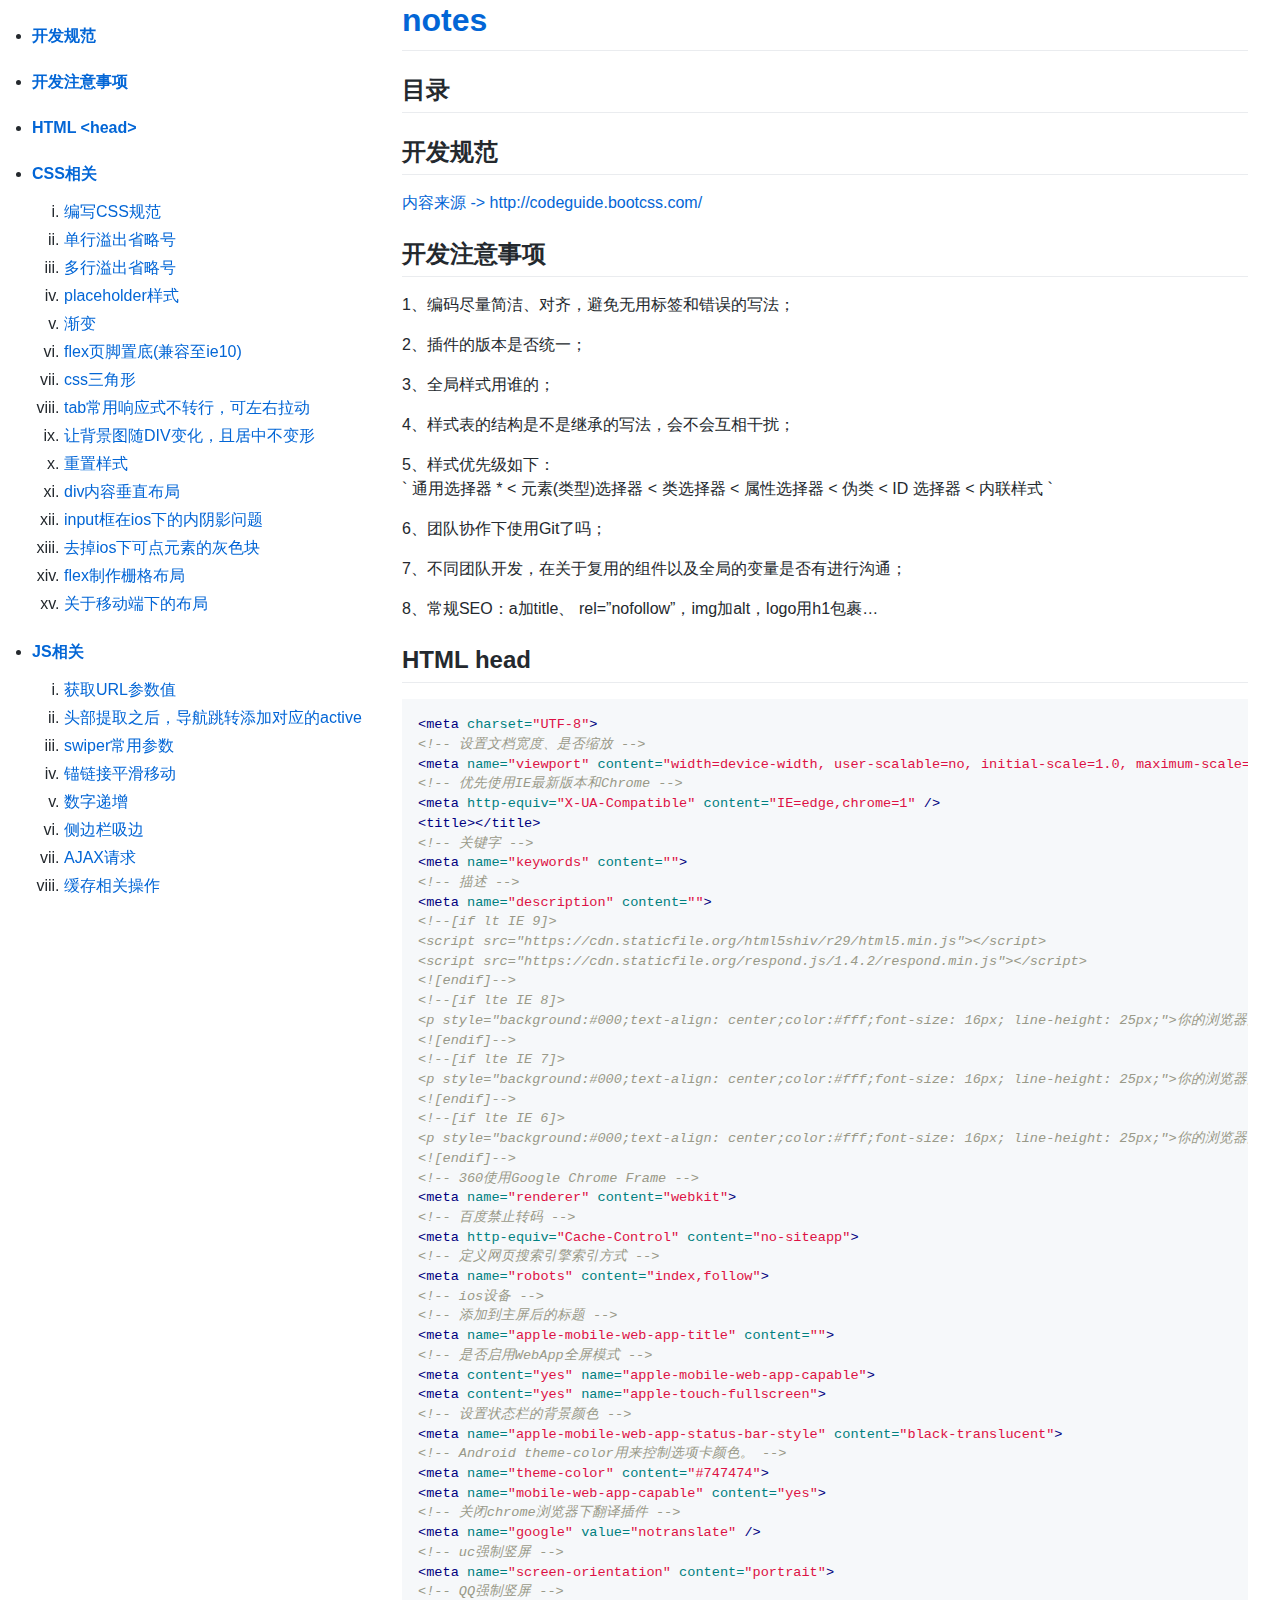
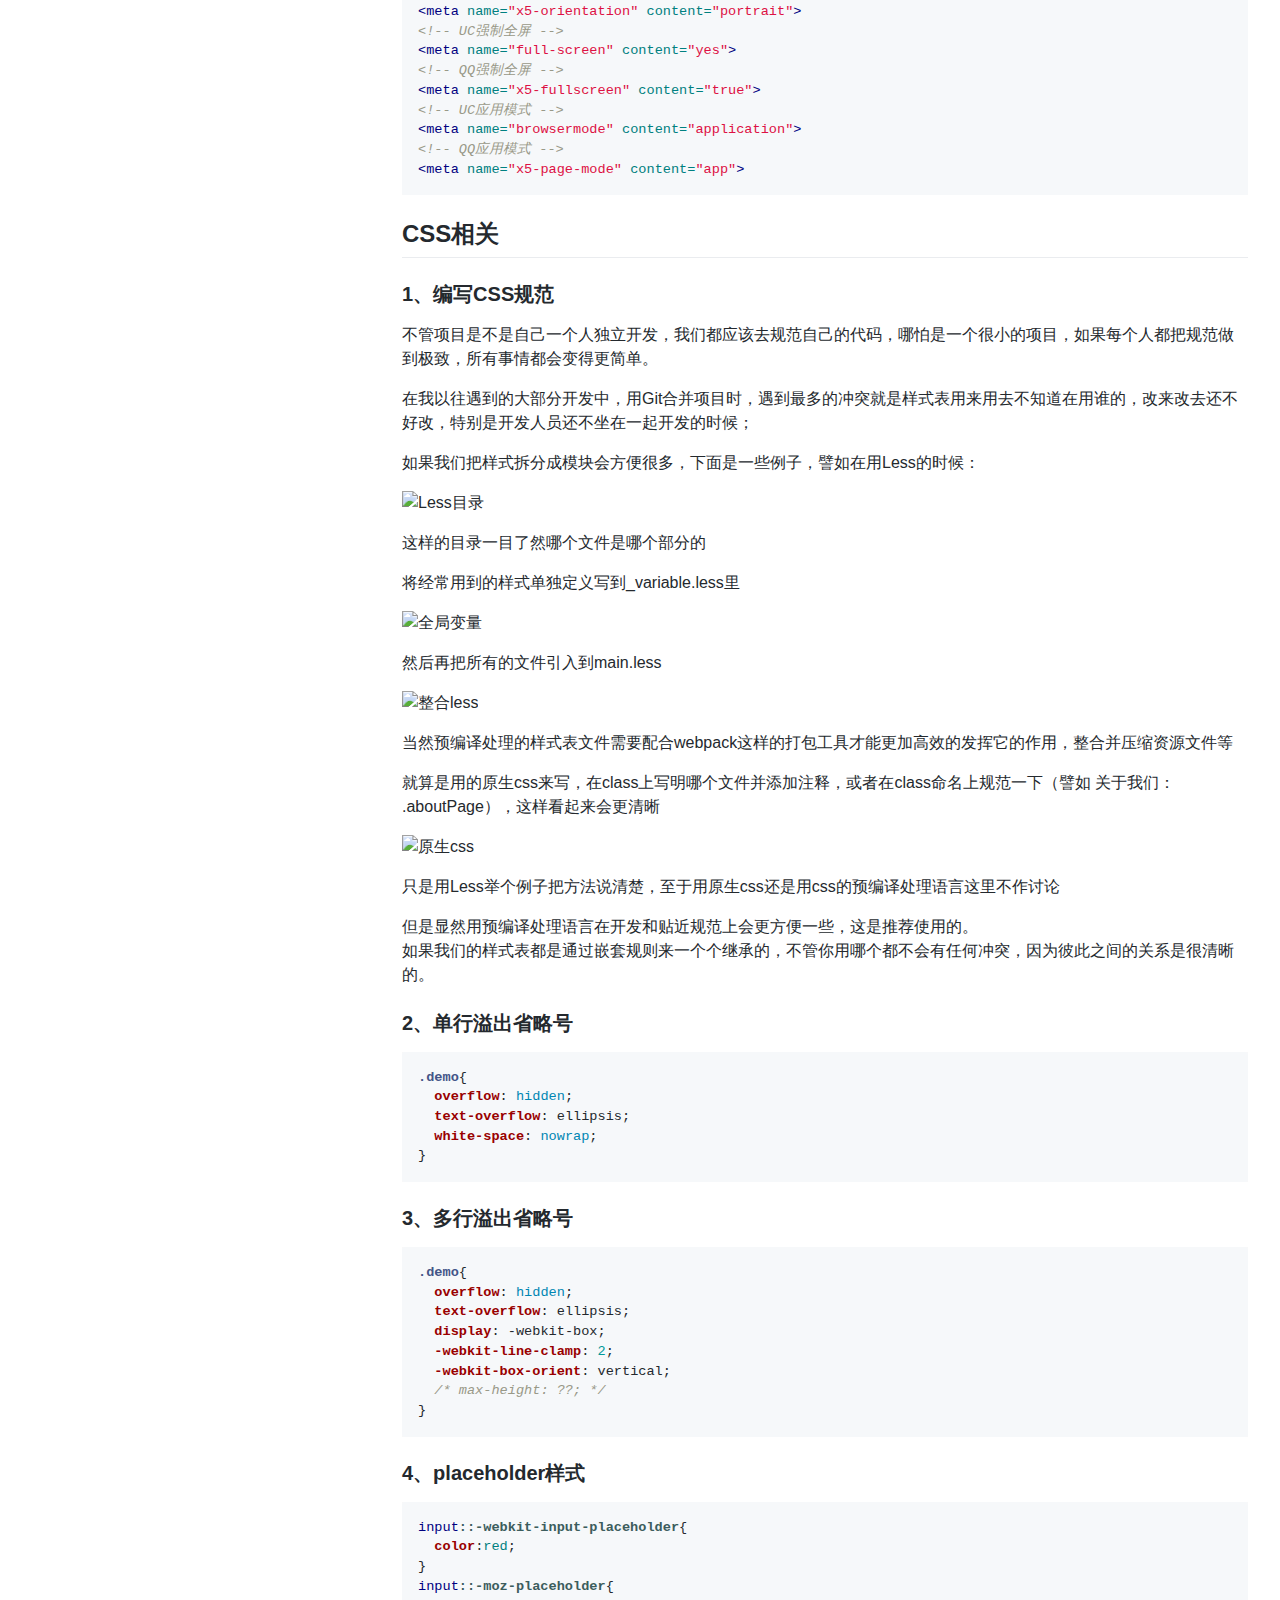
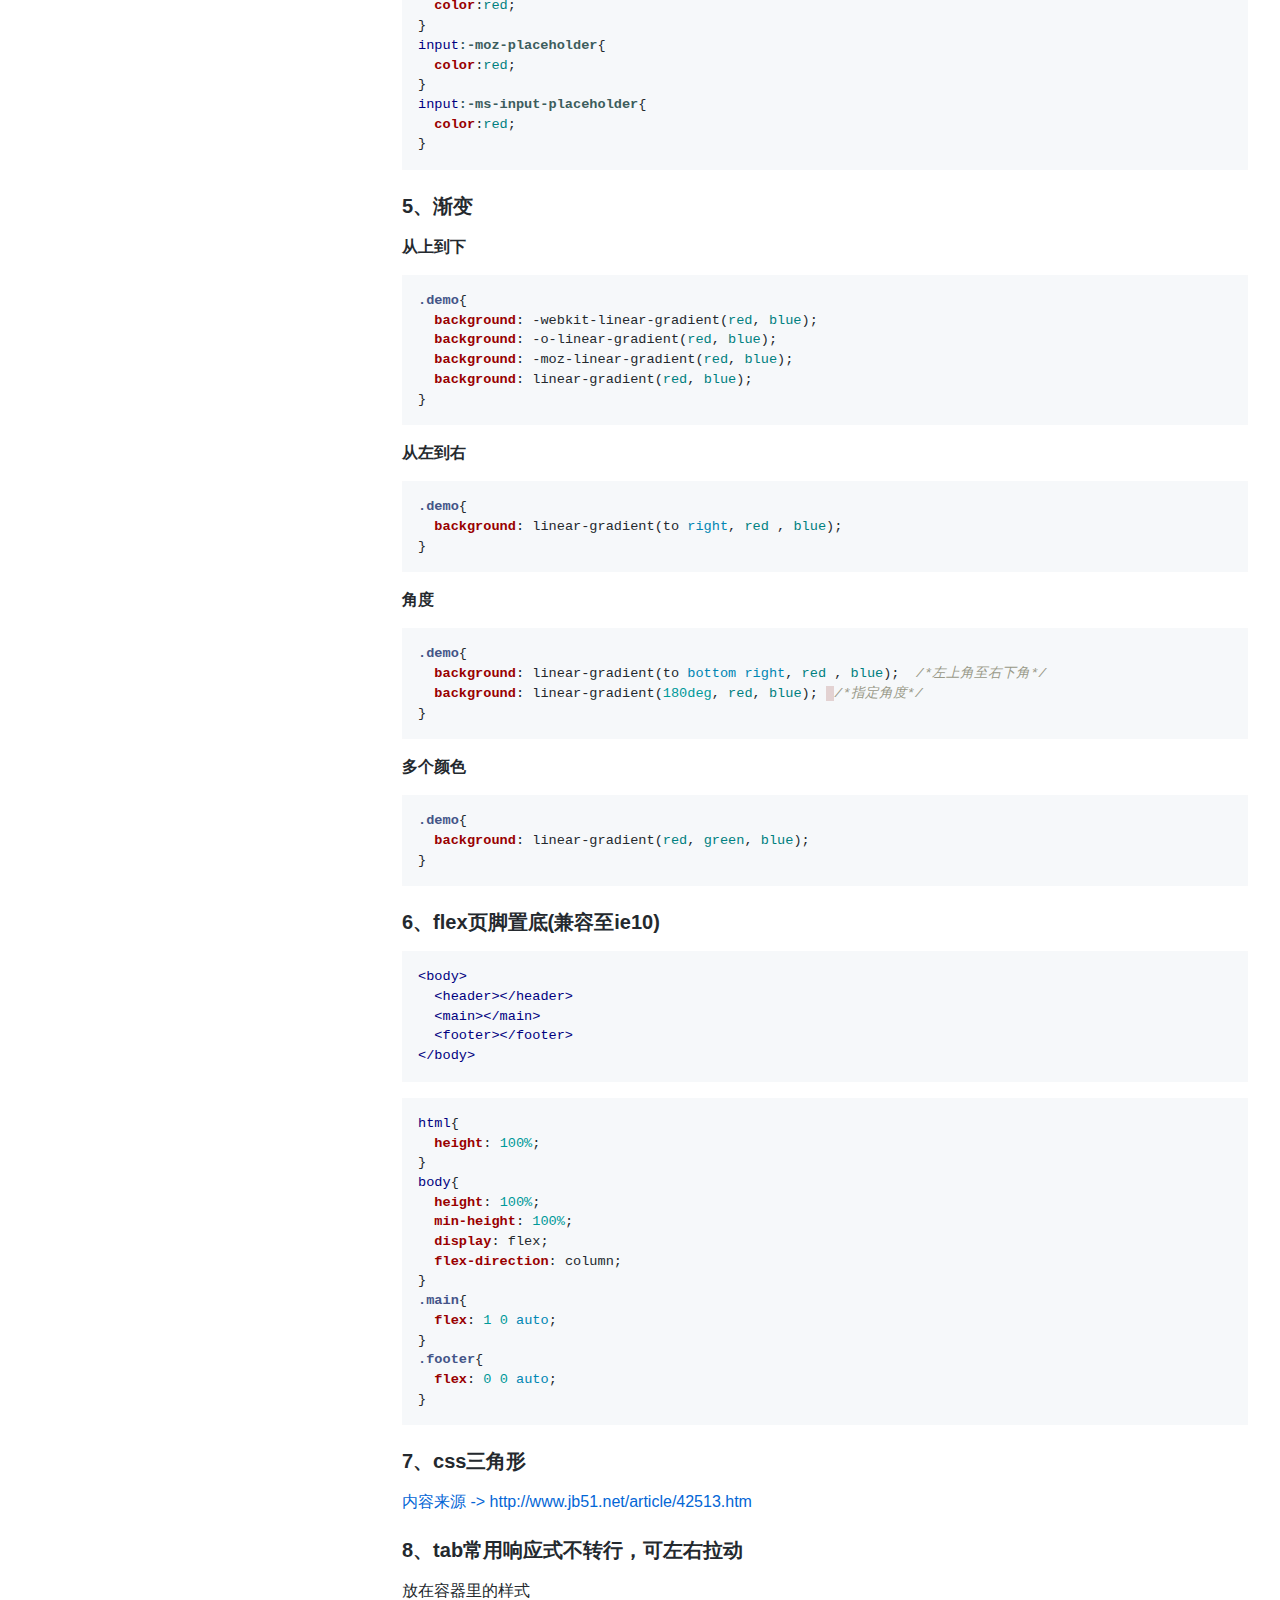
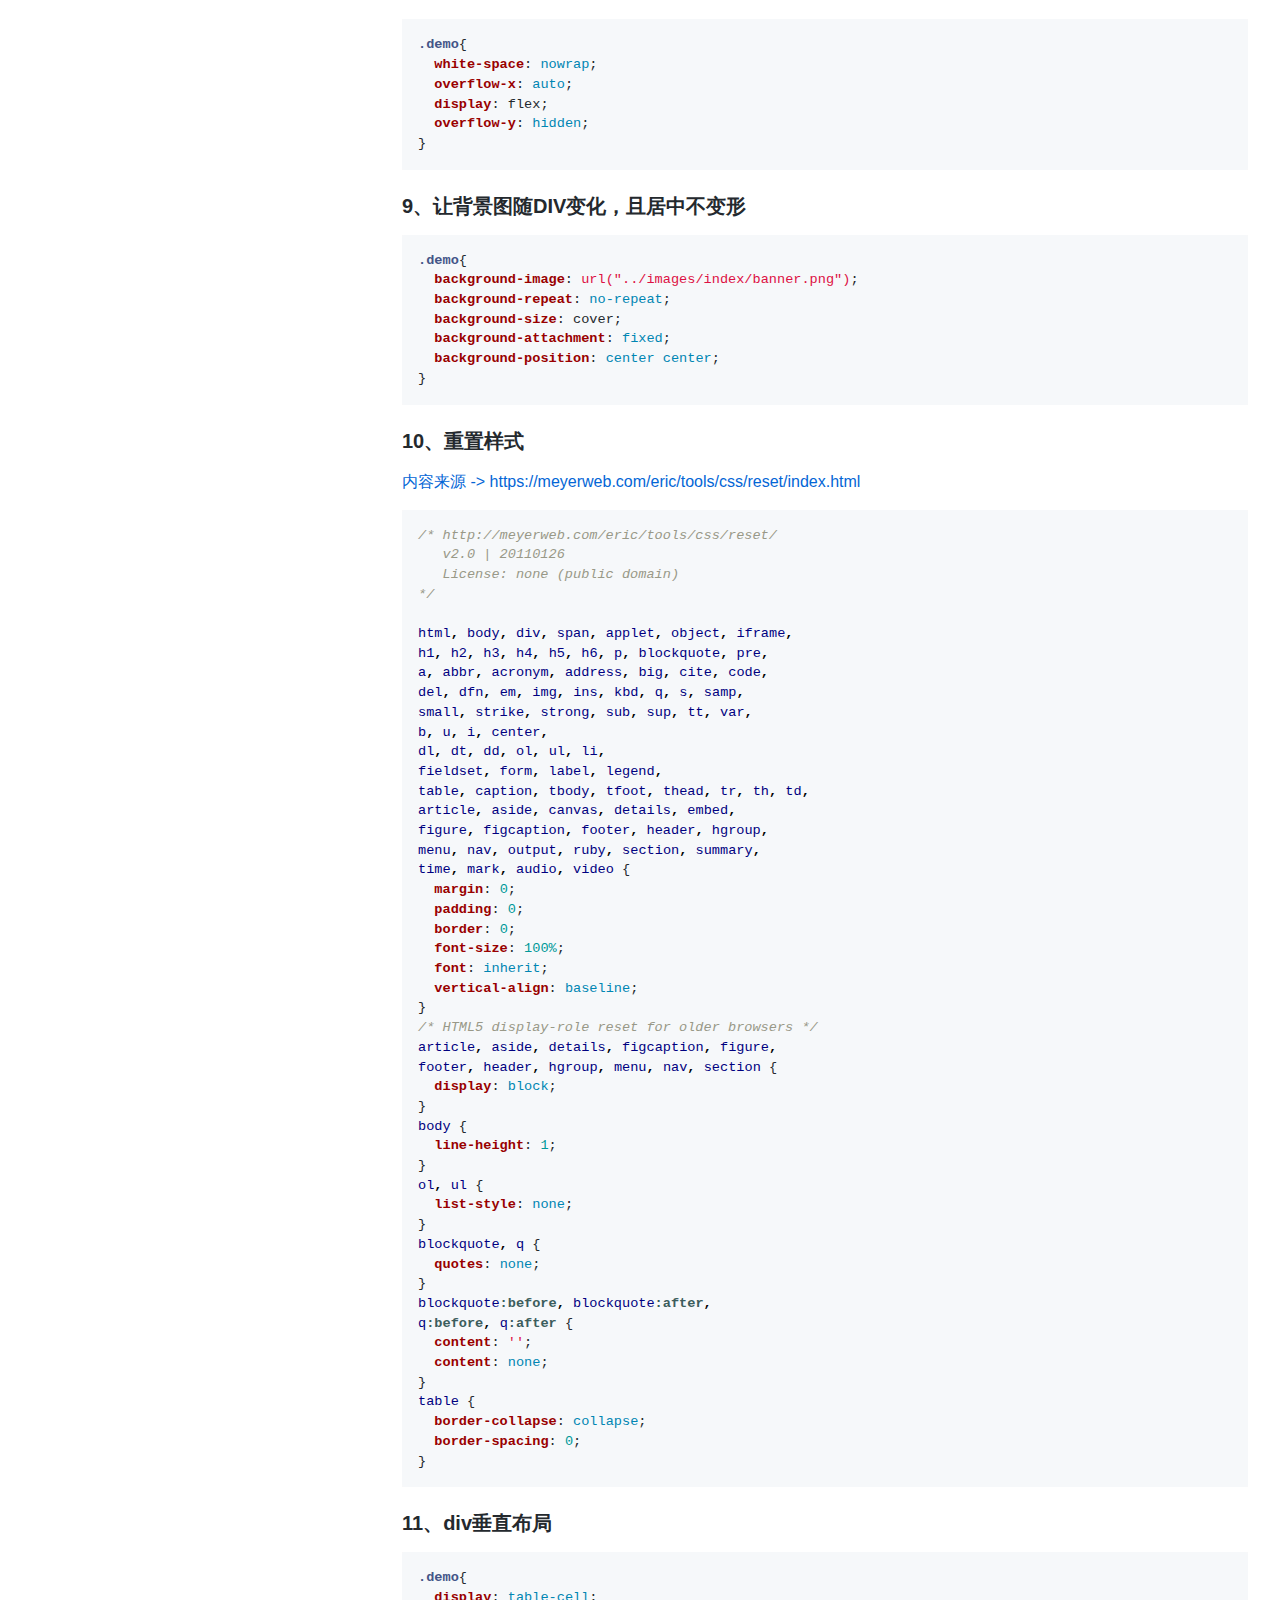
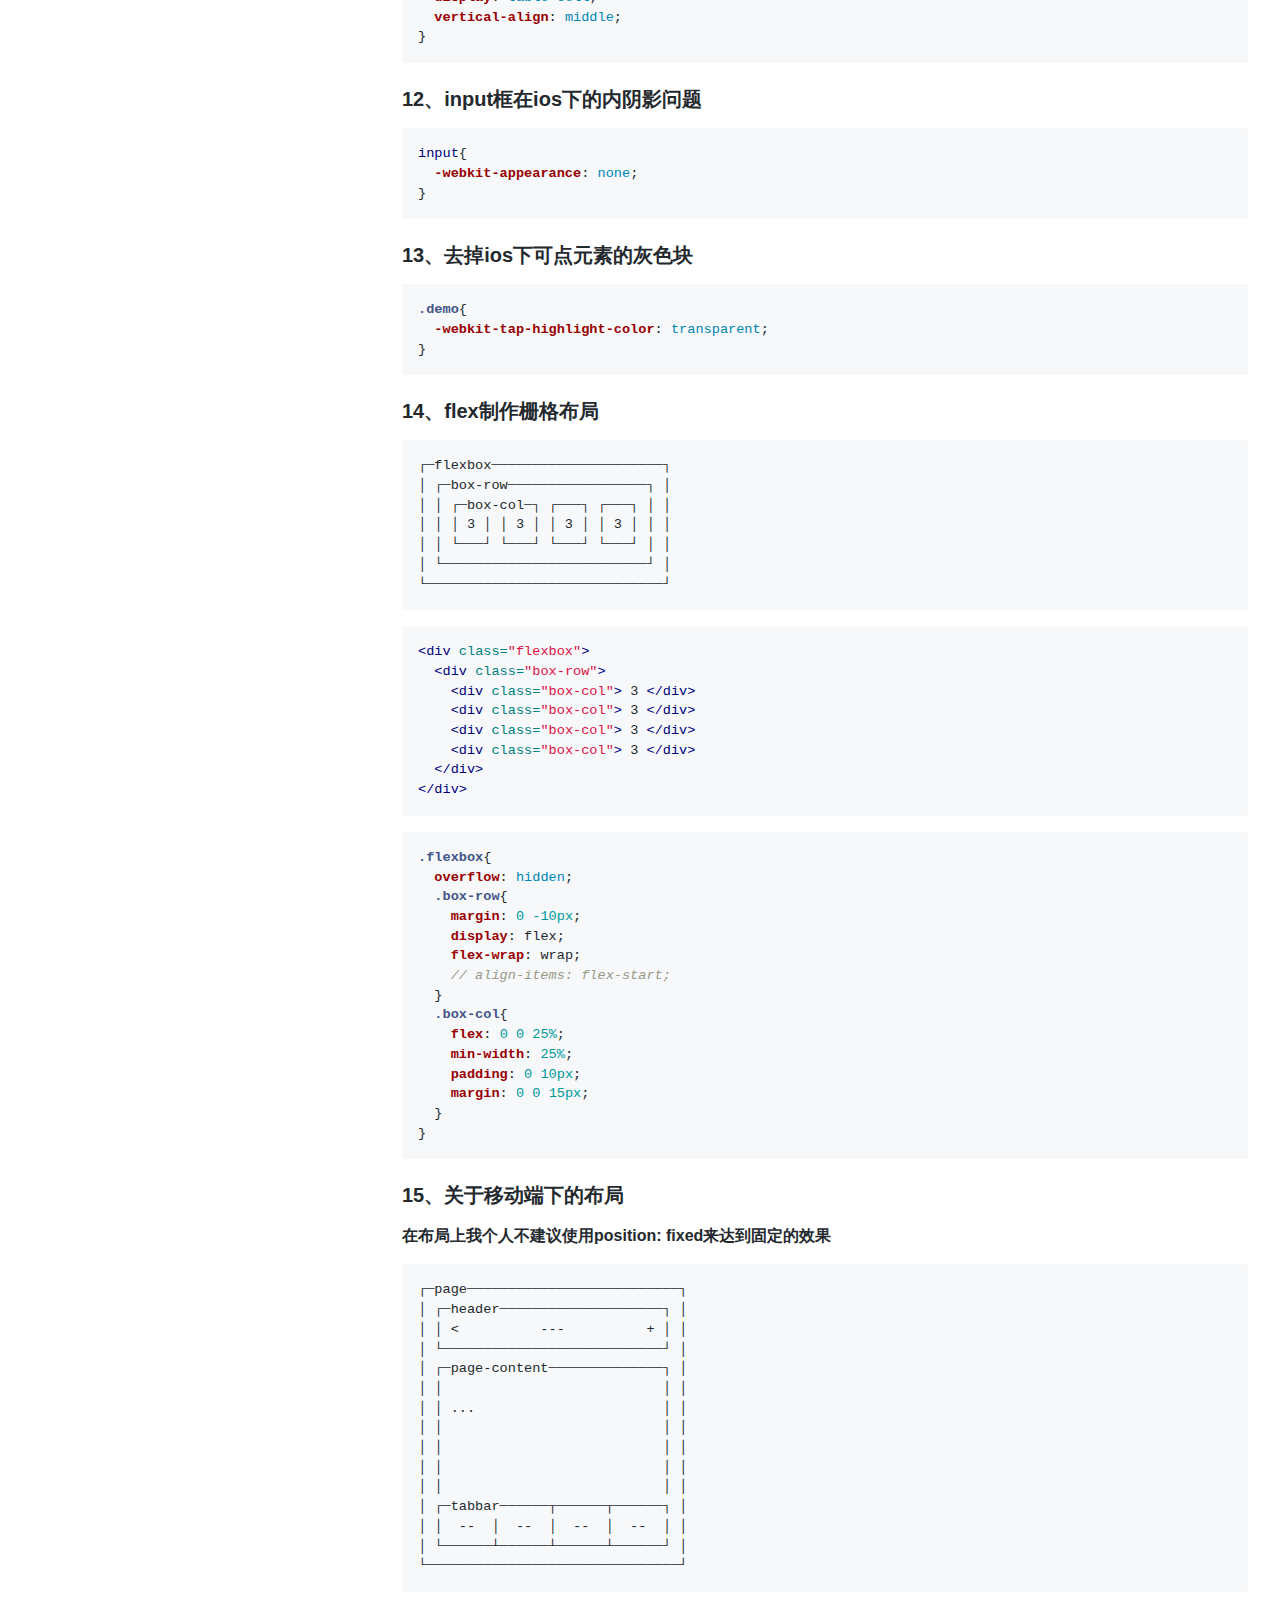
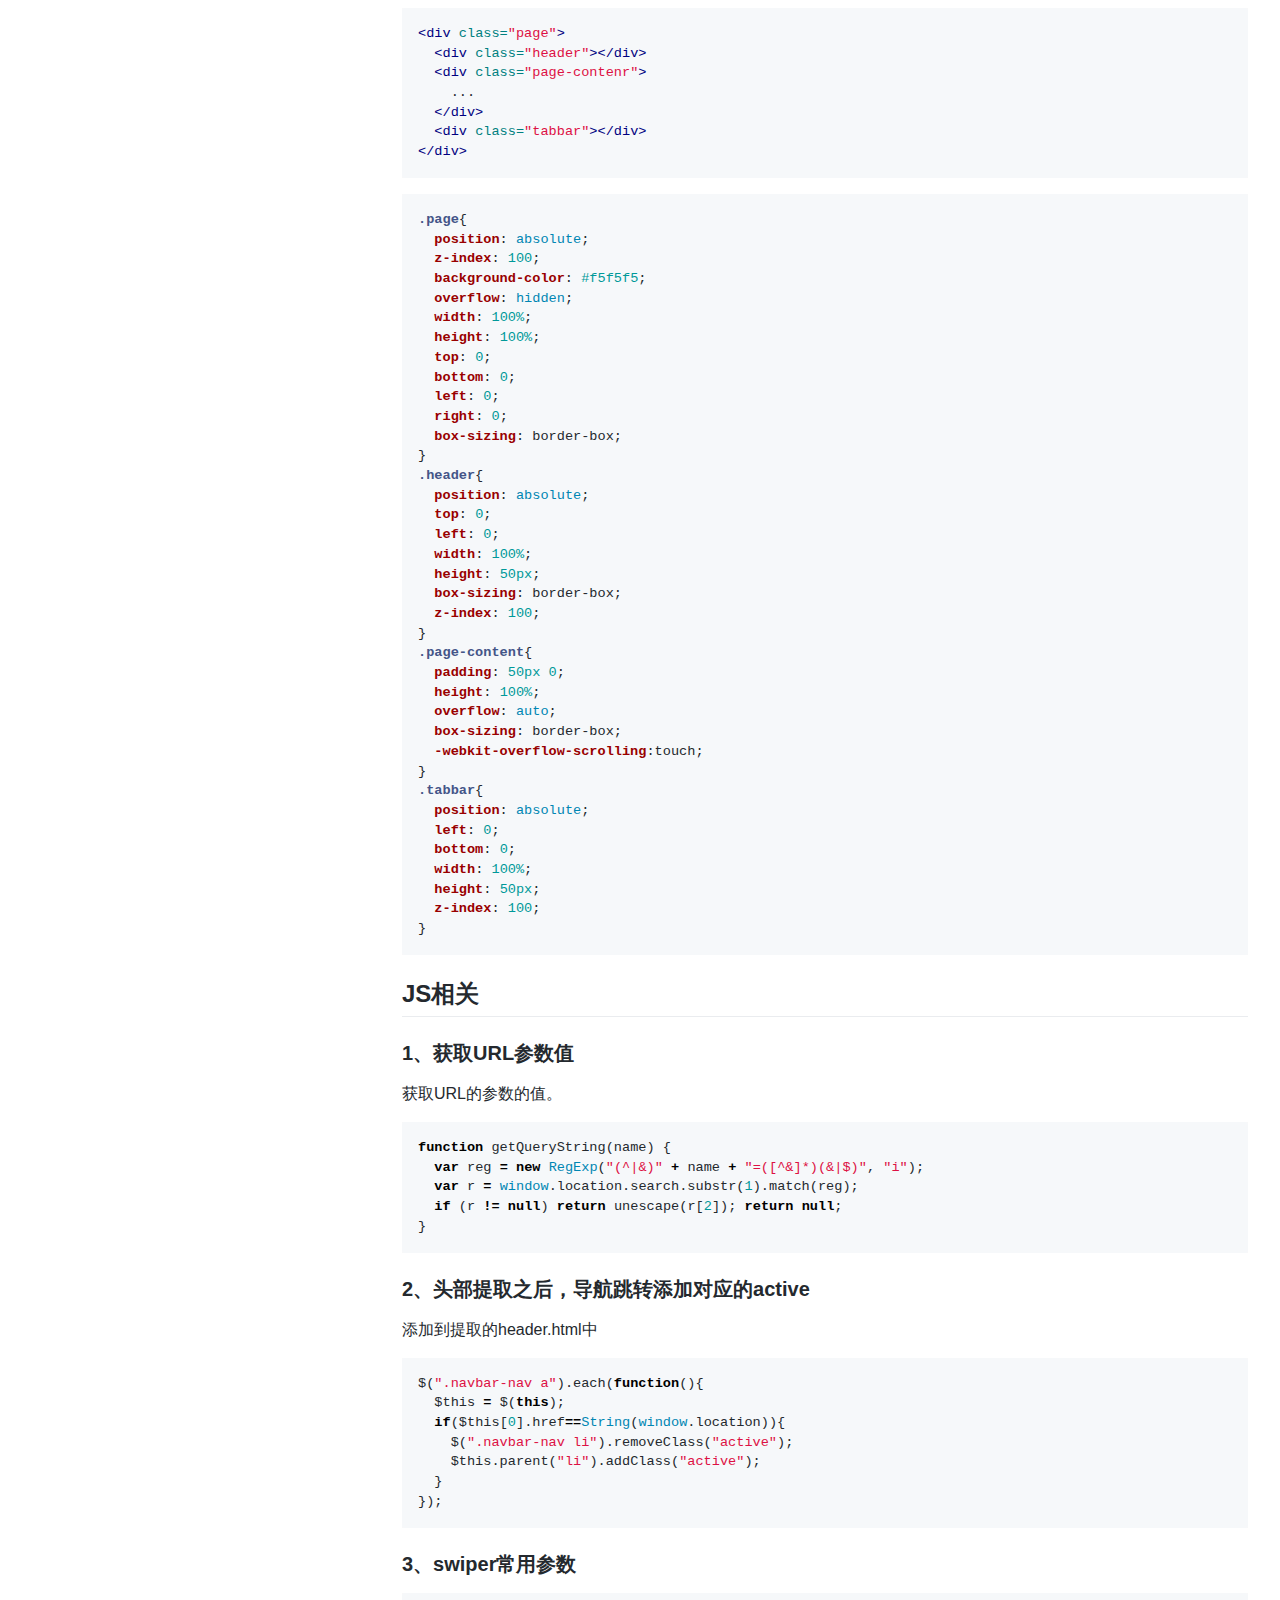
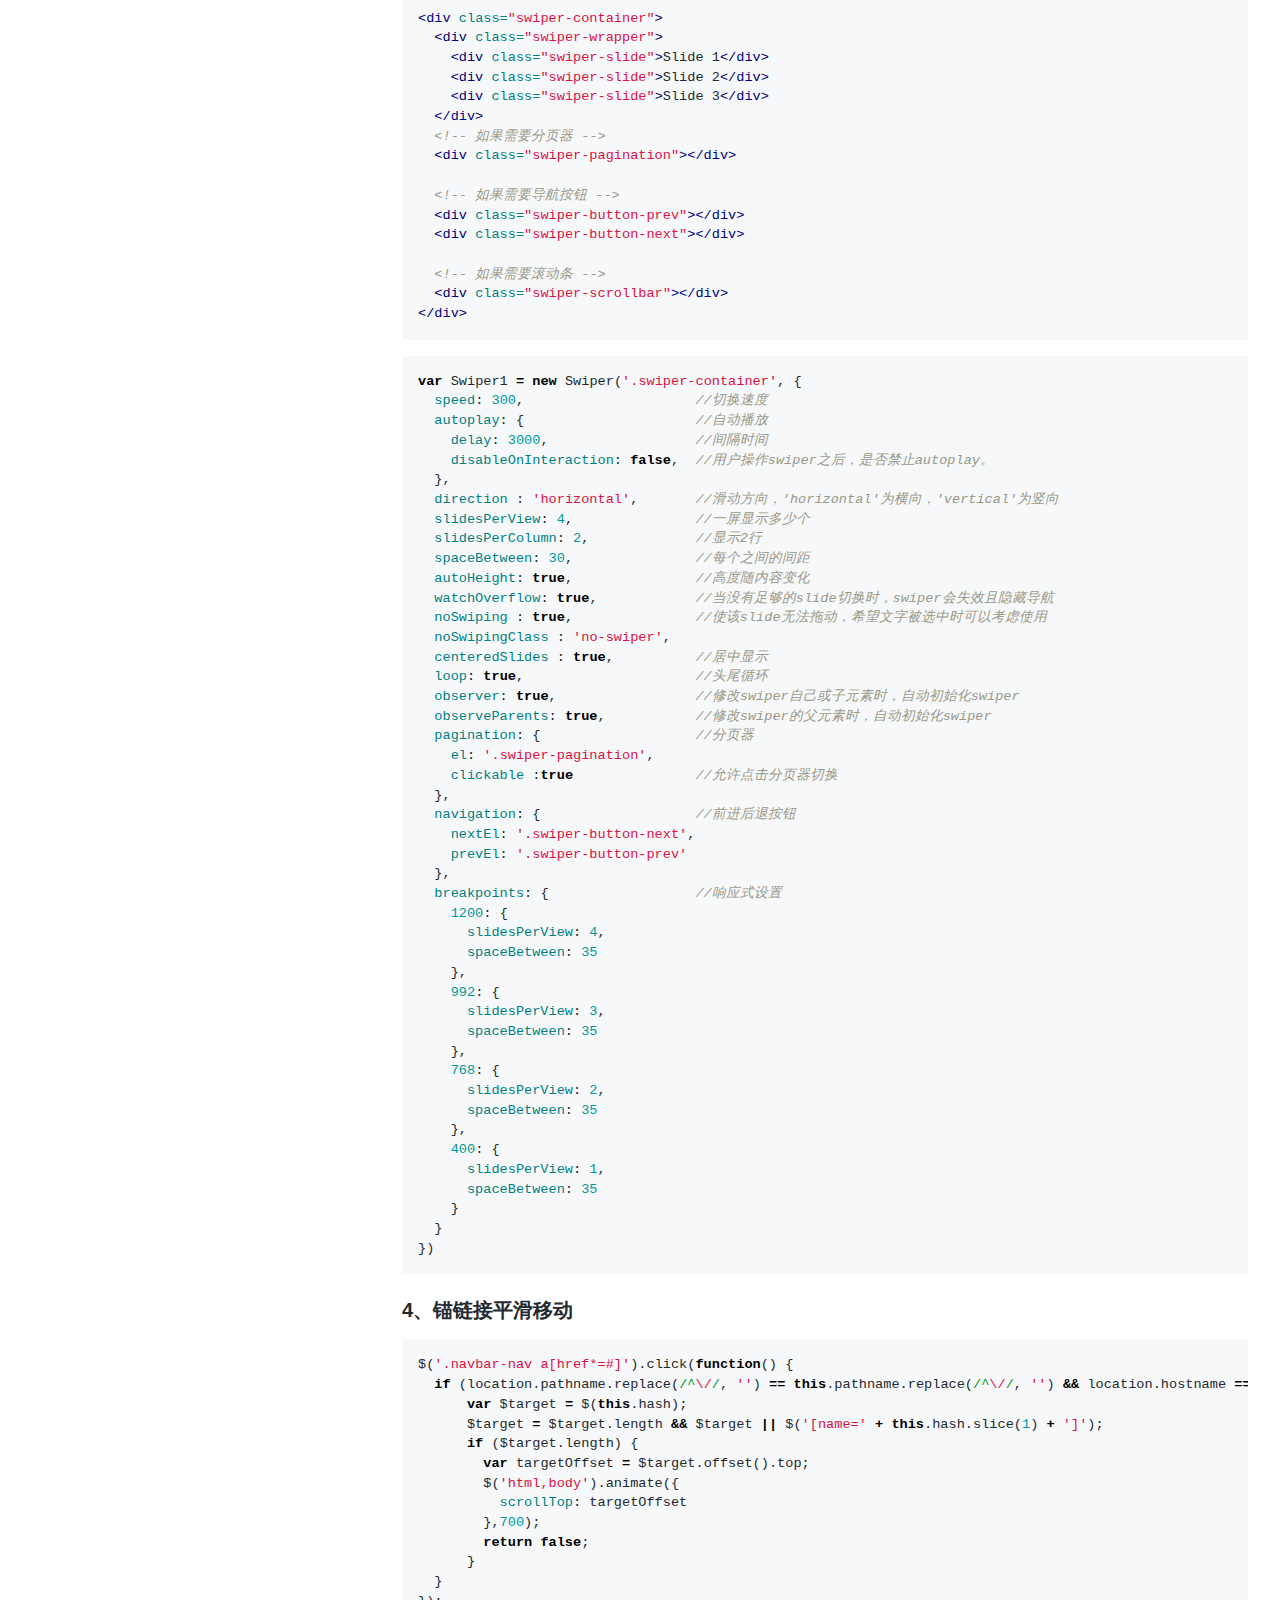
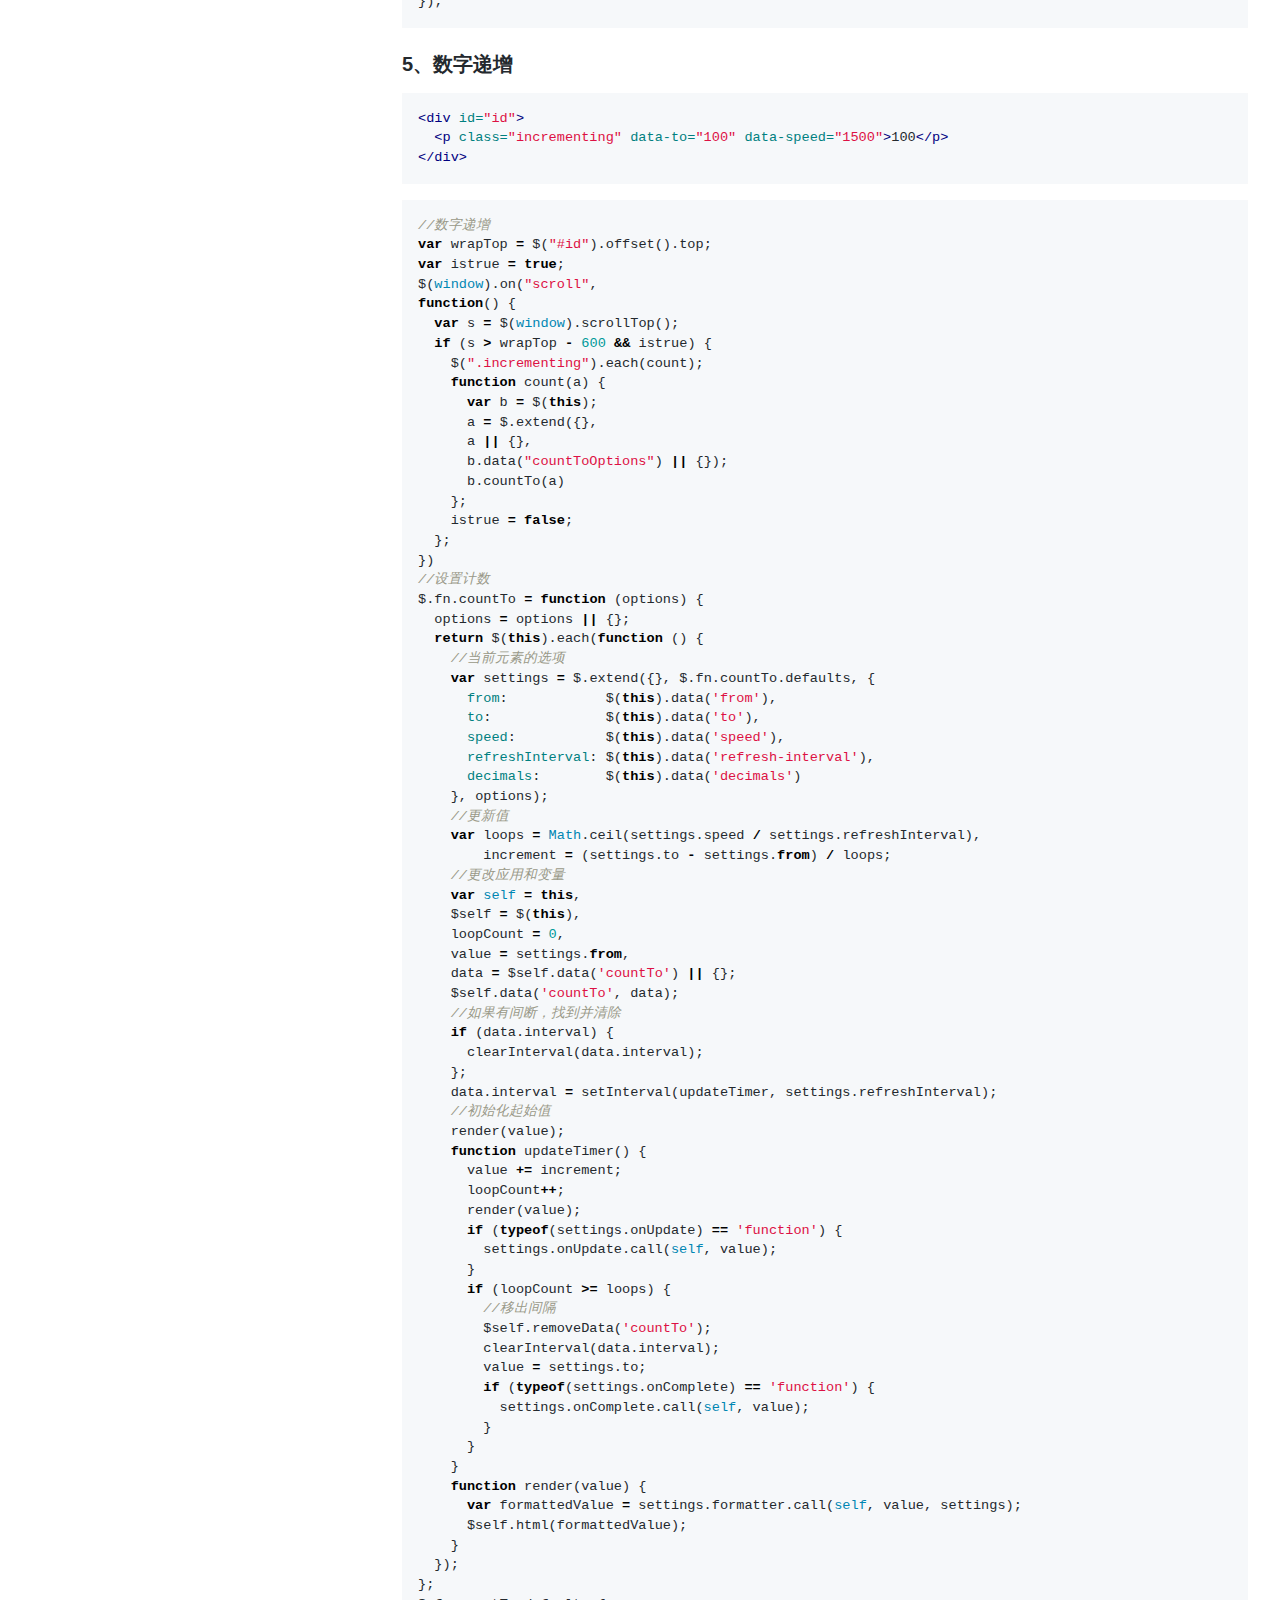
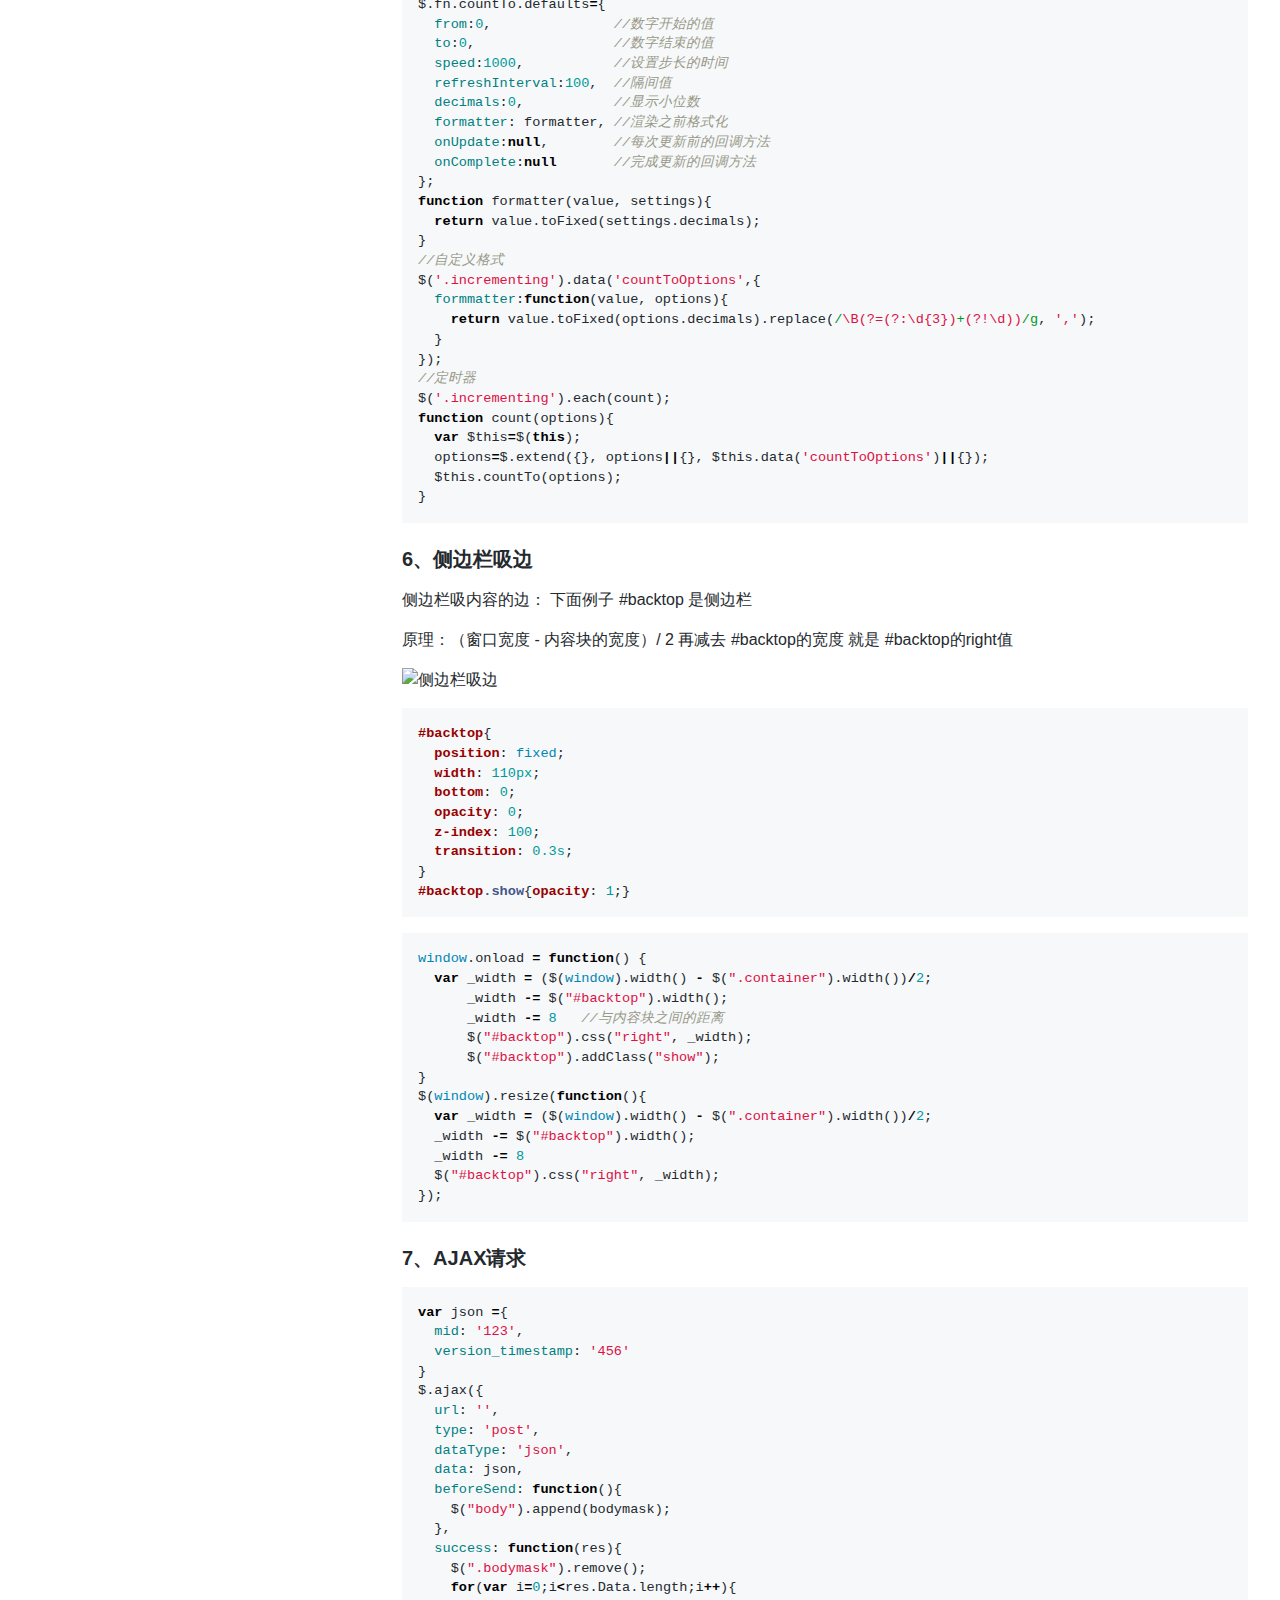
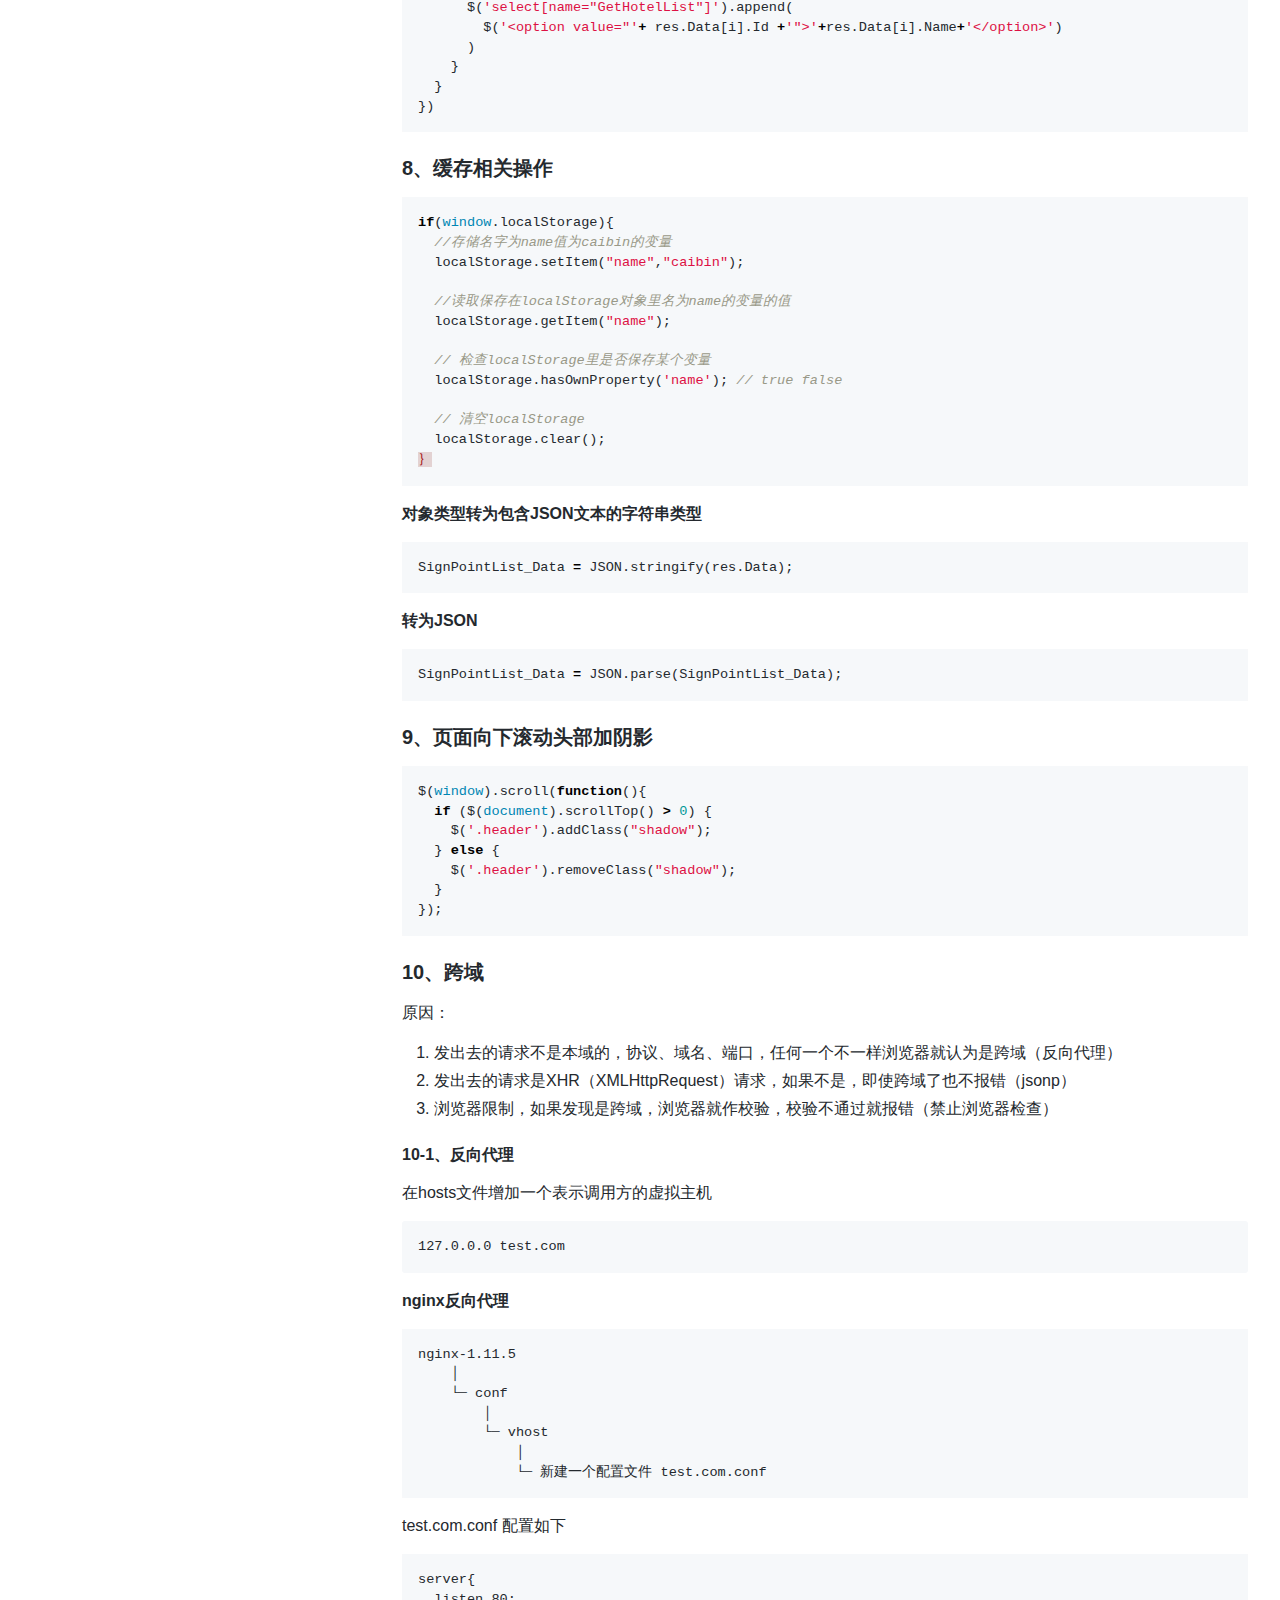
==== commit 329997ce: "." ====
--- a/index.html
+++ b/index.html
@@ -22,7 +22,7 @@
     <link rel="stylesheet" href="assets/style.css">
   </head>
   <body style="padding: 0 0 0 370px;">
-    <div class="container-lg px-5 my-5 markdown-body">
+    <div class="container-lg px-5 markdown-body" style="max-width: inherit;">
       
       <h1><a href="https://zhao-shaofeng.github.io/notes/">notes</a></h1>
       
@@ -103,24 +103,22 @@
 
 <h2 id="开发注意事项-1">开发注意事项</h2>
 
-<p>1、插件的版本是否统一；</p>
-
-<p>2、全局样式用谁的；</p>
-
-<p>3、样式表的结构是不是继承的写法，会不会互相干扰；</p>
-
-<p>4、样式优先级如下：  <br />
+<p>1、编码尽量简洁、对齐，避免无用标签和错误的写法；</p>
+
+<p>2、插件的版本是否统一；</p>
+
+<p>3、全局样式用谁的；</p>
+
+<p>4、样式表的结构是不是继承的写法，会不会互相干扰；</p>
+
+<p>5、样式优先级如下：  <br />
 ` 通用选择器 * &lt; 元素(类型)选择器 &lt; 类选择器 &lt; 属性选择器 &lt; 伪类 &lt; ID 选择器 &lt; 内联样式 `</p>
 
-<p>5、团队协作下使用git了吗；</p>
-
-<p>6、不同团队开发，在关于复用的组件以及全局的变量是否有进行沟通；</p>
-
-<p>7、如非特殊情况，慎用!important，因为使用!important会扰乱原本层叠和权重产生正常的作用顺序，使后期维护带来麻烦；</p>
-
-<p>8、链接加title，图标加alt，logo要用h1包裹！</p>
-
-<p>9、一排的展示布局优先使用swiper，否则后面说要加滑动功能就麻烦一些，不如直接用swiper然后不初始化就行了！</p>
+<p>6、团队协作下使用Git了吗；</p>
+
+<p>7、不同团队开发，在关于复用的组件以及全局的变量是否有进行沟通；</p>
+
+<p>8、常规SEO：a加title、 rel=”nofollow”，img加alt，logo用h1包裹…</p>
 
 <h2 id="html-head-1">HTML head</h2>
 <div class="language-html highlighter-rouge"><div class="highlight"><pre class="highlight"><code><span class="nt">&lt;meta</span> <span class="na">charset=</span><span class="s">"UTF-8"</span><span class="nt">&gt;</span>
@@ -201,11 +199,11 @@
 
 <p>当然预编译处理的样式表文件需要配合webpack这样的打包工具才能更加高效的发挥它的作用，整合并压缩资源文件等</p>
 
-<p>就算是用的原生css来写，如果在class上写明哪个文件并添加注释之后，不觉得这样看起来更清晰吗</p>
+<p>就算是用的原生css来写，在class上写明哪个文件并添加注释，或者在class命名上规范一下（譬如 关于我们： .aboutPage），这样看起来会更清晰</p>
 
 <p><img src="https://raw.githubusercontent.com/ZHAO-Shaofeng/Related-considerations-for-HTML-CSS-JS/master/github-img/css.png" alt="原生css" /></p>
 
-<p>只是用Less举个例子想把方法说清楚，至于用原生css还是用css的预编译处理语言这里不作讨论</p>
+<p>只是用Less举个例子把方法说清楚，至于用原生css还是用css的预编译处理语言这里不作讨论</p>
 
 <p>但是显然用预编译处理语言在开发和贴近规范上会更方便一些，这是推荐使用的。  <br />
 如果我们的样式表都是通过嵌套规则来一个个继承的，不管你用哪个都不会有任何冲突，因为彼此之间的关系是很清晰的。</p>
@@ -225,6 +223,7 @@
   <span class="nl">display</span><span class="p">:</span> <span class="n">-webkit-box</span><span class="p">;</span>
   <span class="nl">-webkit-line-clamp</span><span class="p">:</span> <span class="m">2</span><span class="p">;</span>
   <span class="nl">-webkit-box-orient</span><span class="p">:</span> <span class="n">vertical</span><span class="p">;</span>
+  <span class="c">/* max-height: ??; */</span>
 <span class="p">}</span>
 </code></pre></div></div>
 
@@ -262,7 +261,7 @@
 <p><strong>角度</strong></p>
 <div class="language-css highlighter-rouge"><div class="highlight"><pre class="highlight"><code><span class="nc">.demo</span><span class="p">{</span>
   <span class="nl">background</span><span class="p">:</span> <span class="n">linear-gradient</span><span class="p">(</span><span class="n">to</span> <span class="nb">bottom</span> <span class="nb">right</span><span class="p">,</span> <span class="no">red</span> <span class="p">,</span> <span class="no">blue</span><span class="p">);</span>  <span class="c">/*左上角至右下角*/</span>
-  <span class="nl">background</span><span class="p">:</span> <span class="n">linear-gradient</span><span class="p">(</span><span class="m">180deg</span><span class="p">,</span> <span class="no">red</span><span class="p">,</span> <span class="no">blue</span><span class="p">);</span> <span class="err"> </span><span class="c">/*指定角度*/</span>
+  <span class="nl">background</span><span class="p">:</span> <span class="n">linear-gradient</span><span class="p">(</span><span class="m">180deg</span><span class="p">,</span> <span class="no">red</span><span class="p">,</span> <span class="no">blue</span><span class="p">);</span> <span class="err"> </span><span class="c">/*指定角度*/</span>
 <span class="p">}</span>
 </code></pre></div></div>
 
@@ -283,16 +282,16 @@
   <span class="nl">height</span><span class="p">:</span> <span class="m">100%</span><span class="p">;</span>
 <span class="p">}</span>
 <span class="nt">body</span><span class="p">{</span>
-	<span class="nl">height</span><span class="p">:</span> <span class="m">100%</span><span class="p">;</span>
-	<span class="nl">min-height</span><span class="p">:</span> <span class="m">100%</span><span class="p">;</span>
-	<span class="nl">display</span><span class="p">:</span> <span class="n">flex</span><span class="p">;</span>
-	<span class="nl">flex-direction</span><span class="p">:</span> <span class="n">column</span><span class="p">;</span>
+  <span class="nl">height</span><span class="p">:</span> <span class="m">100%</span><span class="p">;</span>
+  <span class="nl">min-height</span><span class="p">:</span> <span class="m">100%</span><span class="p">;</span>
+  <span class="nl">display</span><span class="p">:</span> <span class="n">flex</span><span class="p">;</span>
+  <span class="nl">flex-direction</span><span class="p">:</span> <span class="n">column</span><span class="p">;</span>
 <span class="p">}</span>
 <span class="nc">.main</span><span class="p">{</span>
-	<span class="nl">flex</span><span class="p">:</span> <span class="m">1</span> <span class="m">0</span> <span class="nb">auto</span><span class="p">;</span>
+  <span class="nl">flex</span><span class="p">:</span> <span class="m">1</span> <span class="m">0</span> <span class="nb">auto</span><span class="p">;</span>
 <span class="p">}</span>
 <span class="nc">.footer</span><span class="p">{</span>
-	<span class="nl">flex</span><span class="p">:</span> <span class="m">0</span> <span class="m">0</span> <span class="nb">auto</span><span class="p">;</span>
+  <span class="nl">flex</span><span class="p">:</span> <span class="m">0</span> <span class="m">0</span> <span class="nb">auto</span><span class="p">;</span>
 <span class="p">}</span>
 </code></pre></div></div>
 
@@ -339,35 +338,35 @@
 <span class="nt">figure</span><span class="o">,</span> <span class="nt">figcaption</span><span class="o">,</span> <span class="nt">footer</span><span class="o">,</span> <span class="nt">header</span><span class="o">,</span> <span class="nt">hgroup</span><span class="o">,</span> 
 <span class="nt">menu</span><span class="o">,</span> <span class="nt">nav</span><span class="o">,</span> <span class="nt">output</span><span class="o">,</span> <span class="nt">ruby</span><span class="o">,</span> <span class="nt">section</span><span class="o">,</span> <span class="nt">summary</span><span class="o">,</span>
 <span class="nt">time</span><span class="o">,</span> <span class="nt">mark</span><span class="o">,</span> <span class="nt">audio</span><span class="o">,</span> <span class="nt">video</span> <span class="p">{</span>
-	<span class="nl">margin</span><span class="p">:</span> <span class="m">0</span><span class="p">;</span>
-	<span class="nl">padding</span><span class="p">:</span> <span class="m">0</span><span class="p">;</span>
-	<span class="nl">border</span><span class="p">:</span> <span class="m">0</span><span class="p">;</span>
-	<span class="nl">font-size</span><span class="p">:</span> <span class="m">100%</span><span class="p">;</span>
-	<span class="nl">font</span><span class="p">:</span> <span class="nb">inherit</span><span class="p">;</span>
-	<span class="nl">vertical-align</span><span class="p">:</span> <span class="nb">baseline</span><span class="p">;</span>
+  <span class="nl">margin</span><span class="p">:</span> <span class="m">0</span><span class="p">;</span>
+  <span class="nl">padding</span><span class="p">:</span> <span class="m">0</span><span class="p">;</span>
+  <span class="nl">border</span><span class="p">:</span> <span class="m">0</span><span class="p">;</span>
+  <span class="nl">font-size</span><span class="p">:</span> <span class="m">100%</span><span class="p">;</span>
+  <span class="nl">font</span><span class="p">:</span> <span class="nb">inherit</span><span class="p">;</span>
+  <span class="nl">vertical-align</span><span class="p">:</span> <span class="nb">baseline</span><span class="p">;</span>
 <span class="p">}</span>
 <span class="c">/* HTML5 display-role reset for older browsers */</span>
 <span class="nt">article</span><span class="o">,</span> <span class="nt">aside</span><span class="o">,</span> <span class="nt">details</span><span class="o">,</span> <span class="nt">figcaption</span><span class="o">,</span> <span class="nt">figure</span><span class="o">,</span> 
 <span class="nt">footer</span><span class="o">,</span> <span class="nt">header</span><span class="o">,</span> <span class="nt">hgroup</span><span class="o">,</span> <span class="nt">menu</span><span class="o">,</span> <span class="nt">nav</span><span class="o">,</span> <span class="nt">section</span> <span class="p">{</span>
-	<span class="nl">display</span><span class="p">:</span> <span class="nb">block</span><span class="p">;</span>
+  <span class="nl">display</span><span class="p">:</span> <span class="nb">block</span><span class="p">;</span>
 <span class="p">}</span>
 <span class="nt">body</span> <span class="p">{</span>
-	<span class="nl">line-height</span><span class="p">:</span> <span class="m">1</span><span class="p">;</span>
+  <span class="nl">line-height</span><span class="p">:</span> <span class="m">1</span><span class="p">;</span>
 <span class="p">}</span>
 <span class="nt">ol</span><span class="o">,</span> <span class="nt">ul</span> <span class="p">{</span>
-	<span class="nl">list-style</span><span class="p">:</span> <span class="nb">none</span><span class="p">;</span>
+  <span class="nl">list-style</span><span class="p">:</span> <span class="nb">none</span><span class="p">;</span>
 <span class="p">}</span>
 <span class="nt">blockquote</span><span class="o">,</span> <span class="nt">q</span> <span class="p">{</span>
-	<span class="nl">quotes</span><span class="p">:</span> <span class="nb">none</span><span class="p">;</span>
+  <span class="nl">quotes</span><span class="p">:</span> <span class="nb">none</span><span class="p">;</span>
 <span class="p">}</span>
 <span class="nt">blockquote</span><span class="nd">:before</span><span class="o">,</span> <span class="nt">blockquote</span><span class="nd">:after</span><span class="o">,</span>
 <span class="nt">q</span><span class="nd">:before</span><span class="o">,</span> <span class="nt">q</span><span class="nd">:after</span> <span class="p">{</span>
-	<span class="nl">content</span><span class="p">:</span> <span class="s2">''</span><span class="p">;</span>
-	<span class="nl">content</span><span class="p">:</span> <span class="nb">none</span><span class="p">;</span>
+  <span class="nl">content</span><span class="p">:</span> <span class="s2">''</span><span class="p">;</span>
+  <span class="nl">content</span><span class="p">:</span> <span class="nb">none</span><span class="p">;</span>
 <span class="p">}</span>
 <span class="nt">table</span> <span class="p">{</span>
-	<span class="nl">border-collapse</span><span class="p">:</span> <span class="nb">collapse</span><span class="p">;</span>
-	<span class="nl">border-spacing</span><span class="p">:</span> <span class="m">0</span><span class="p">;</span>
+  <span class="nl">border-collapse</span><span class="p">:</span> <span class="nb">collapse</span><span class="p">;</span>
+  <span class="nl">border-spacing</span><span class="p">:</span> <span class="m">0</span><span class="p">;</span>
 <span class="p">}</span>
 </code></pre></div></div>
 
@@ -531,19 +530,23 @@
 <span class="nt">&lt;/div&gt;</span>
 </code></pre></div></div>
 <div class="language-js highlighter-rouge"><div class="highlight"><pre class="highlight"><code><span class="kd">var</span> <span class="nx">Swiper1</span> <span class="o">=</span> <span class="k">new</span> <span class="nx">Swiper</span><span class="p">(</span><span class="s1">'.swiper-container'</span><span class="p">,</span> <span class="p">{</span>
+  <span class="na">speed</span><span class="p">:</span> <span class="mi">300</span><span class="p">,</span>                     <span class="c1">//切换速度</span>
   <span class="na">autoplay</span><span class="p">:</span> <span class="p">{</span>                     <span class="c1">//自动播放</span>
     <span class="na">delay</span><span class="p">:</span> <span class="mi">3000</span><span class="p">,</span>                  <span class="c1">//间隔时间</span>
     <span class="na">disableOnInteraction</span><span class="p">:</span> <span class="kc">false</span><span class="p">,</span>  <span class="c1">//用户操作swiper之后，是否禁止autoplay。</span>
   <span class="p">},</span>
+  <span class="na">direction</span> <span class="p">:</span> <span class="s1">'horizontal'</span><span class="p">,</span>       <span class="c1">//滑动方向，'horizontal'为横向，'vertical'为竖向</span>
   <span class="na">slidesPerView</span><span class="p">:</span> <span class="mi">4</span><span class="p">,</span>               <span class="c1">//一屏显示多少个</span>
   <span class="na">slidesPerColumn</span><span class="p">:</span> <span class="mi">2</span><span class="p">,</span>             <span class="c1">//显示2行</span>
   <span class="na">spaceBetween</span><span class="p">:</span> <span class="mi">30</span><span class="p">,</span>               <span class="c1">//每个之间的间距</span>
+  <span class="na">autoHeight</span><span class="p">:</span> <span class="kc">true</span><span class="p">,</span>               <span class="c1">//高度随内容变化</span>
+  <span class="na">watchOverflow</span><span class="p">:</span> <span class="kc">true</span><span class="p">,</span>            <span class="c1">//当没有足够的slide切换时，swiper会失效且隐藏导航</span>
   <span class="na">noSwiping</span> <span class="p">:</span> <span class="kc">true</span><span class="p">,</span>               <span class="c1">//使该slide无法拖动，希望文字被选中时可以考虑使用</span>
   <span class="na">noSwipingClass</span> <span class="p">:</span> <span class="s1">'no-swiper'</span><span class="p">,</span>
   <span class="na">centeredSlides</span> <span class="p">:</span> <span class="kc">true</span><span class="p">,</span>          <span class="c1">//居中显示</span>
   <span class="na">loop</span><span class="p">:</span> <span class="kc">true</span><span class="p">,</span>                     <span class="c1">//头尾循环</span>
   <span class="na">observer</span><span class="p">:</span> <span class="kc">true</span><span class="p">,</span>                 <span class="c1">//修改swiper自己或子元素时，自动初始化swiper </span>
-  <span class="na">observeParents</span><span class="p">:</span> <span class="kc">true</span><span class="p">,</span>           <span class="c1">//修改swiper的父元素时，自动初始化swiper </span>
+  <span class="na">observeParents</span><span class="p">:</span> <span class="kc">true</span><span class="p">,</span>           <span class="c1">//修改swiper的父元素时，自动初始化swiper</span>
   <span class="na">pagination</span><span class="p">:</span> <span class="p">{</span>                   <span class="c1">//分页器</span>
     <span class="na">el</span><span class="p">:</span> <span class="s1">'.swiper-pagination'</span><span class="p">,</span>
     <span class="na">clickable</span> <span class="p">:</span><span class="kc">true</span>               <span class="c1">//允许点击分页器切换</span>
@@ -971,7 +974,7 @@
     <span class="nl">target</span><span class="p">:</span> <span class="s1">'http://23.101.9.18:8090/apelink'</span><span class="p">,</span>
     <span class="nx">secure</span><span class="p">:</span> <span class="kc">false</span><span class="p">,</span>
     <span class="nx">changeOrigin</span><span class="p">:</span> <span class="kc">true</span><span class="p">,</span>
-  	<span class="nx">pathRewrite</span><span class="p">:</span> <span class="p">{</span>
+    <span class="nx">pathRewrite</span><span class="p">:</span> <span class="p">{</span>
       <span class="s1">'^/api'</span><span class="p">:</span> <span class="s1">'/'</span>
     <span class="p">}</span>
   <span class="p">}</span>
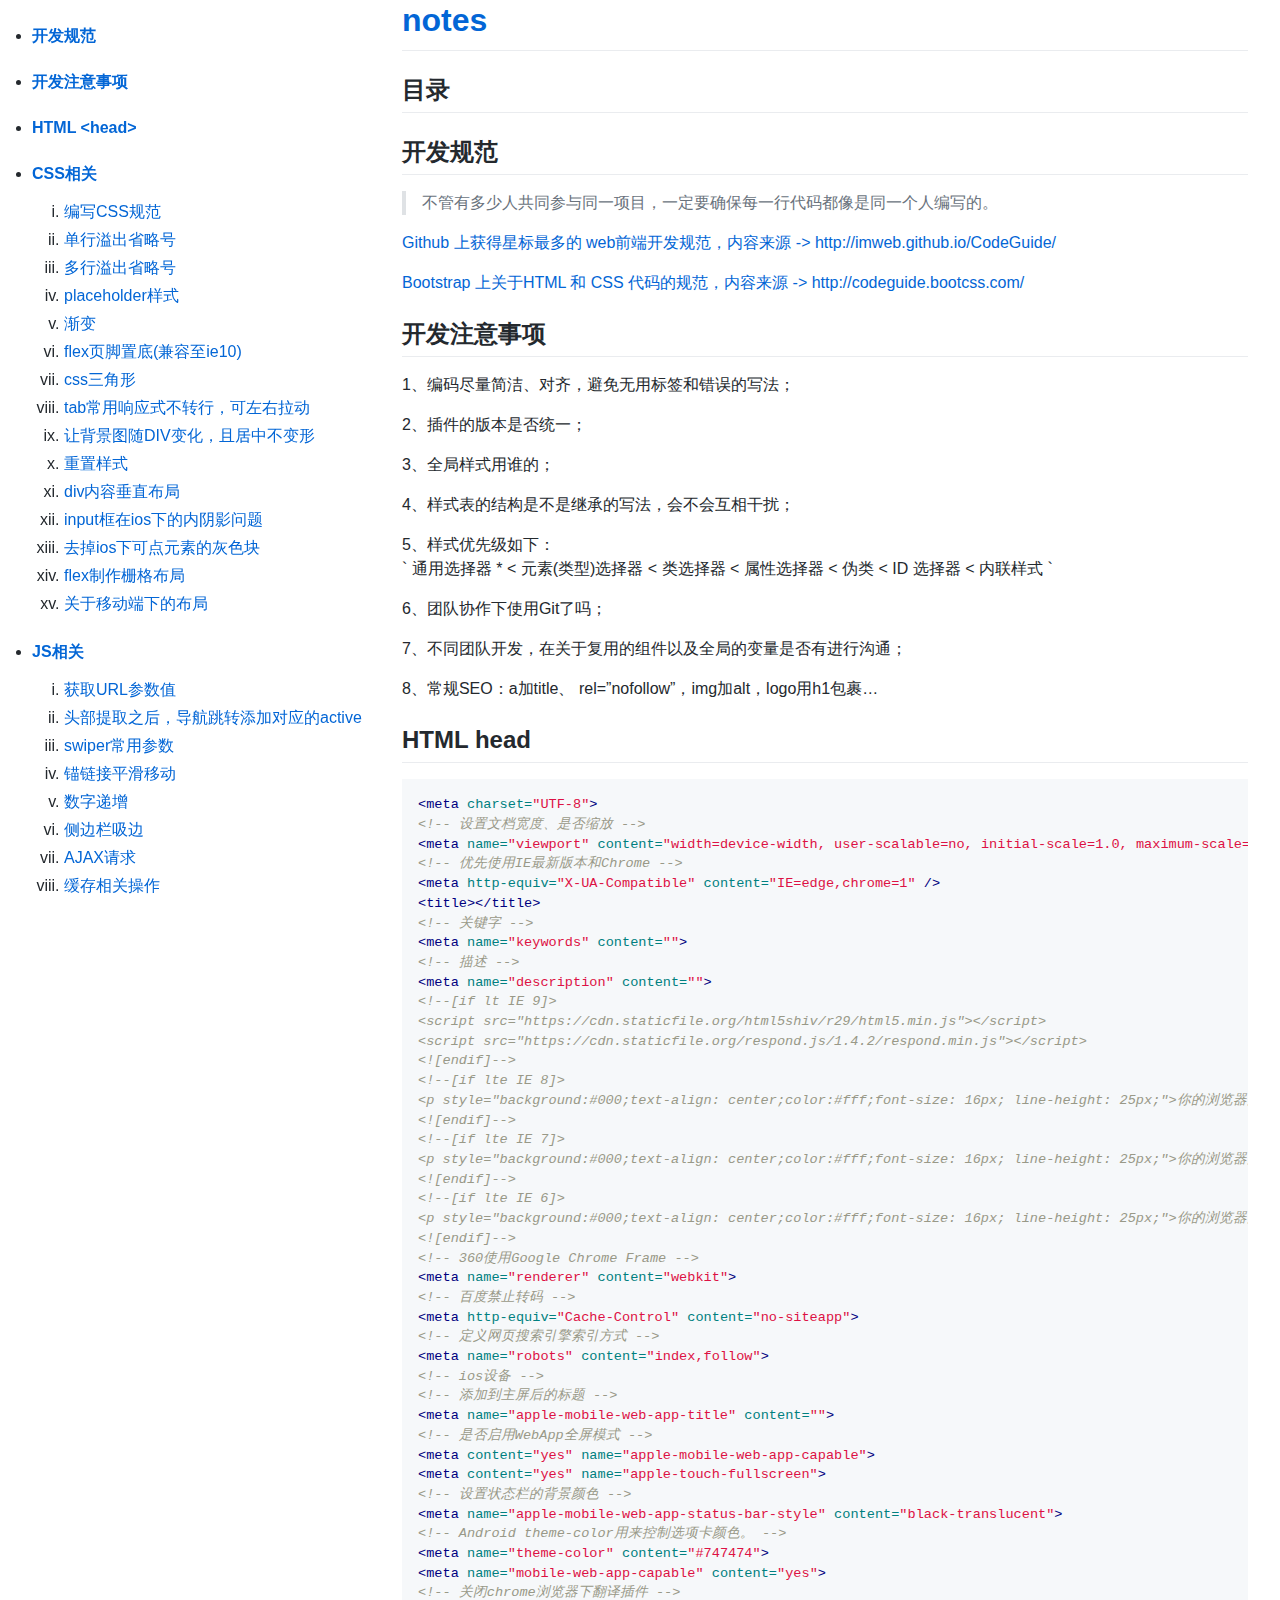
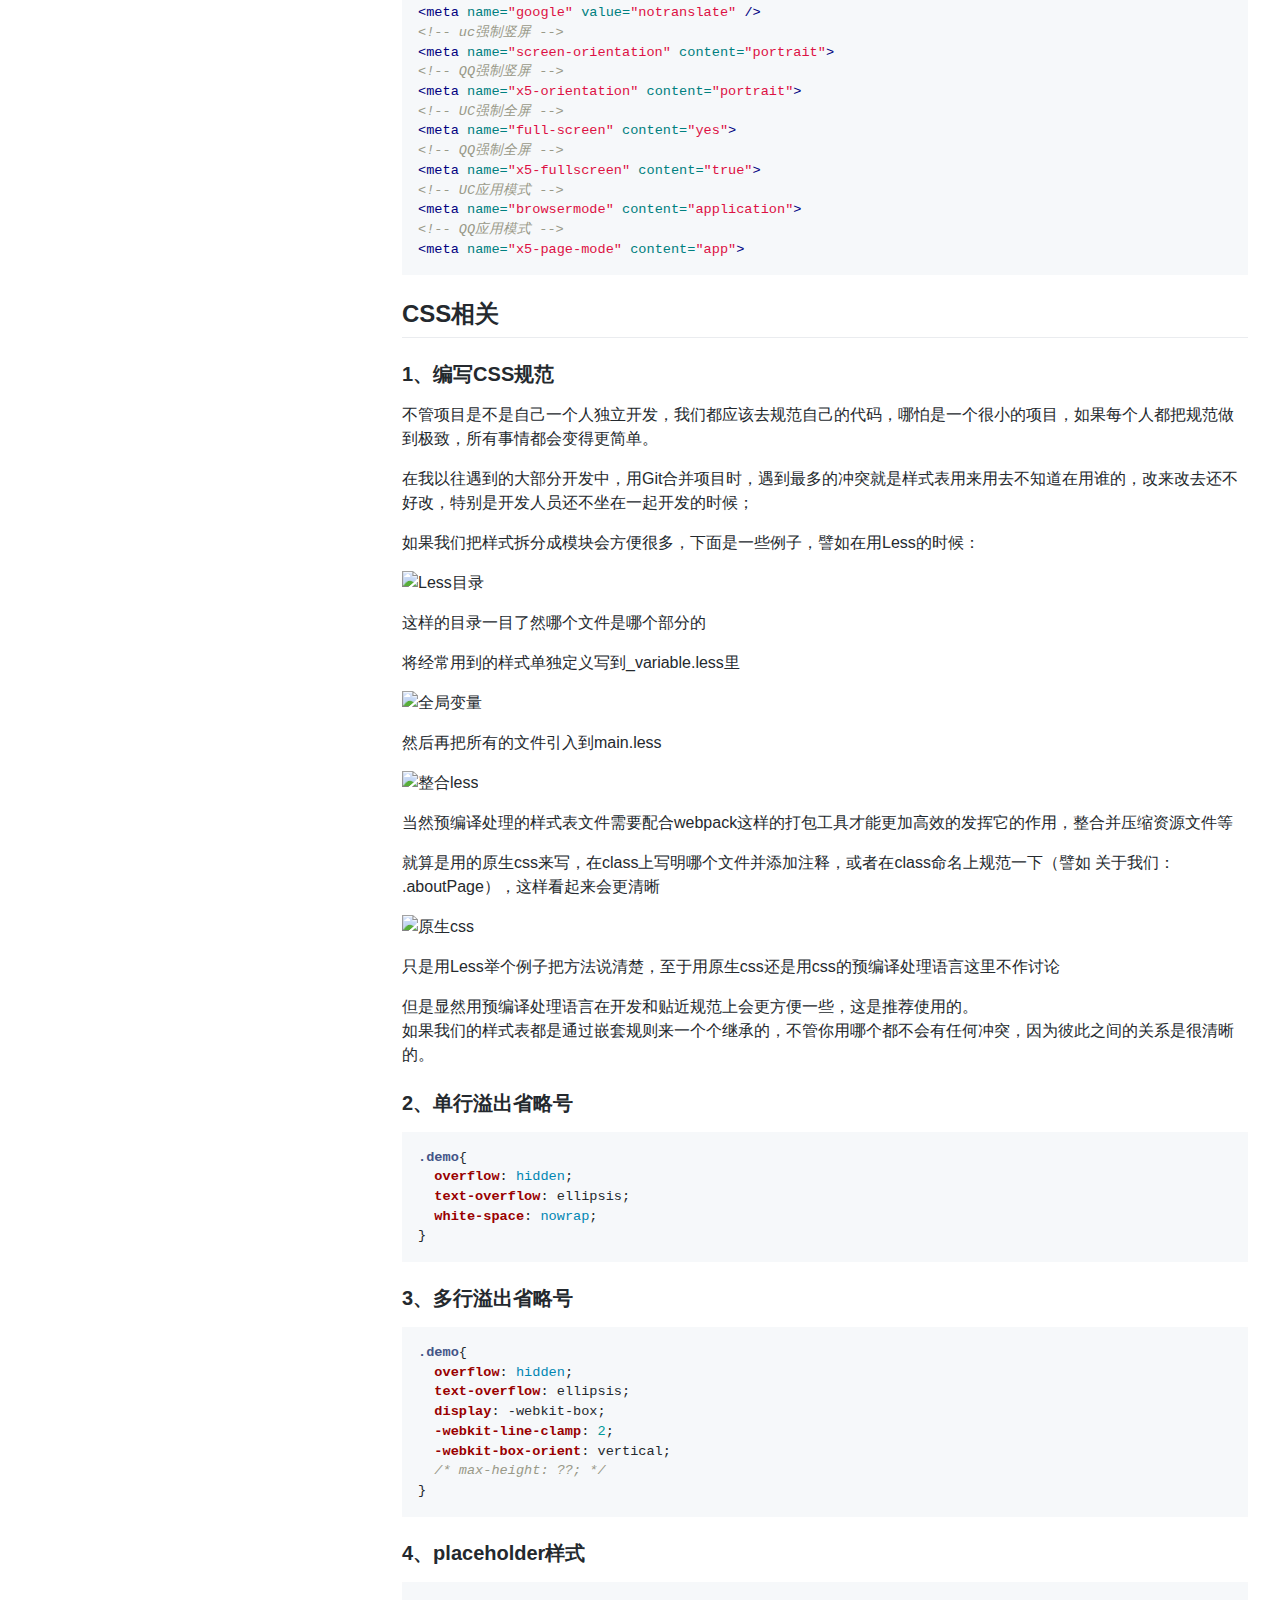
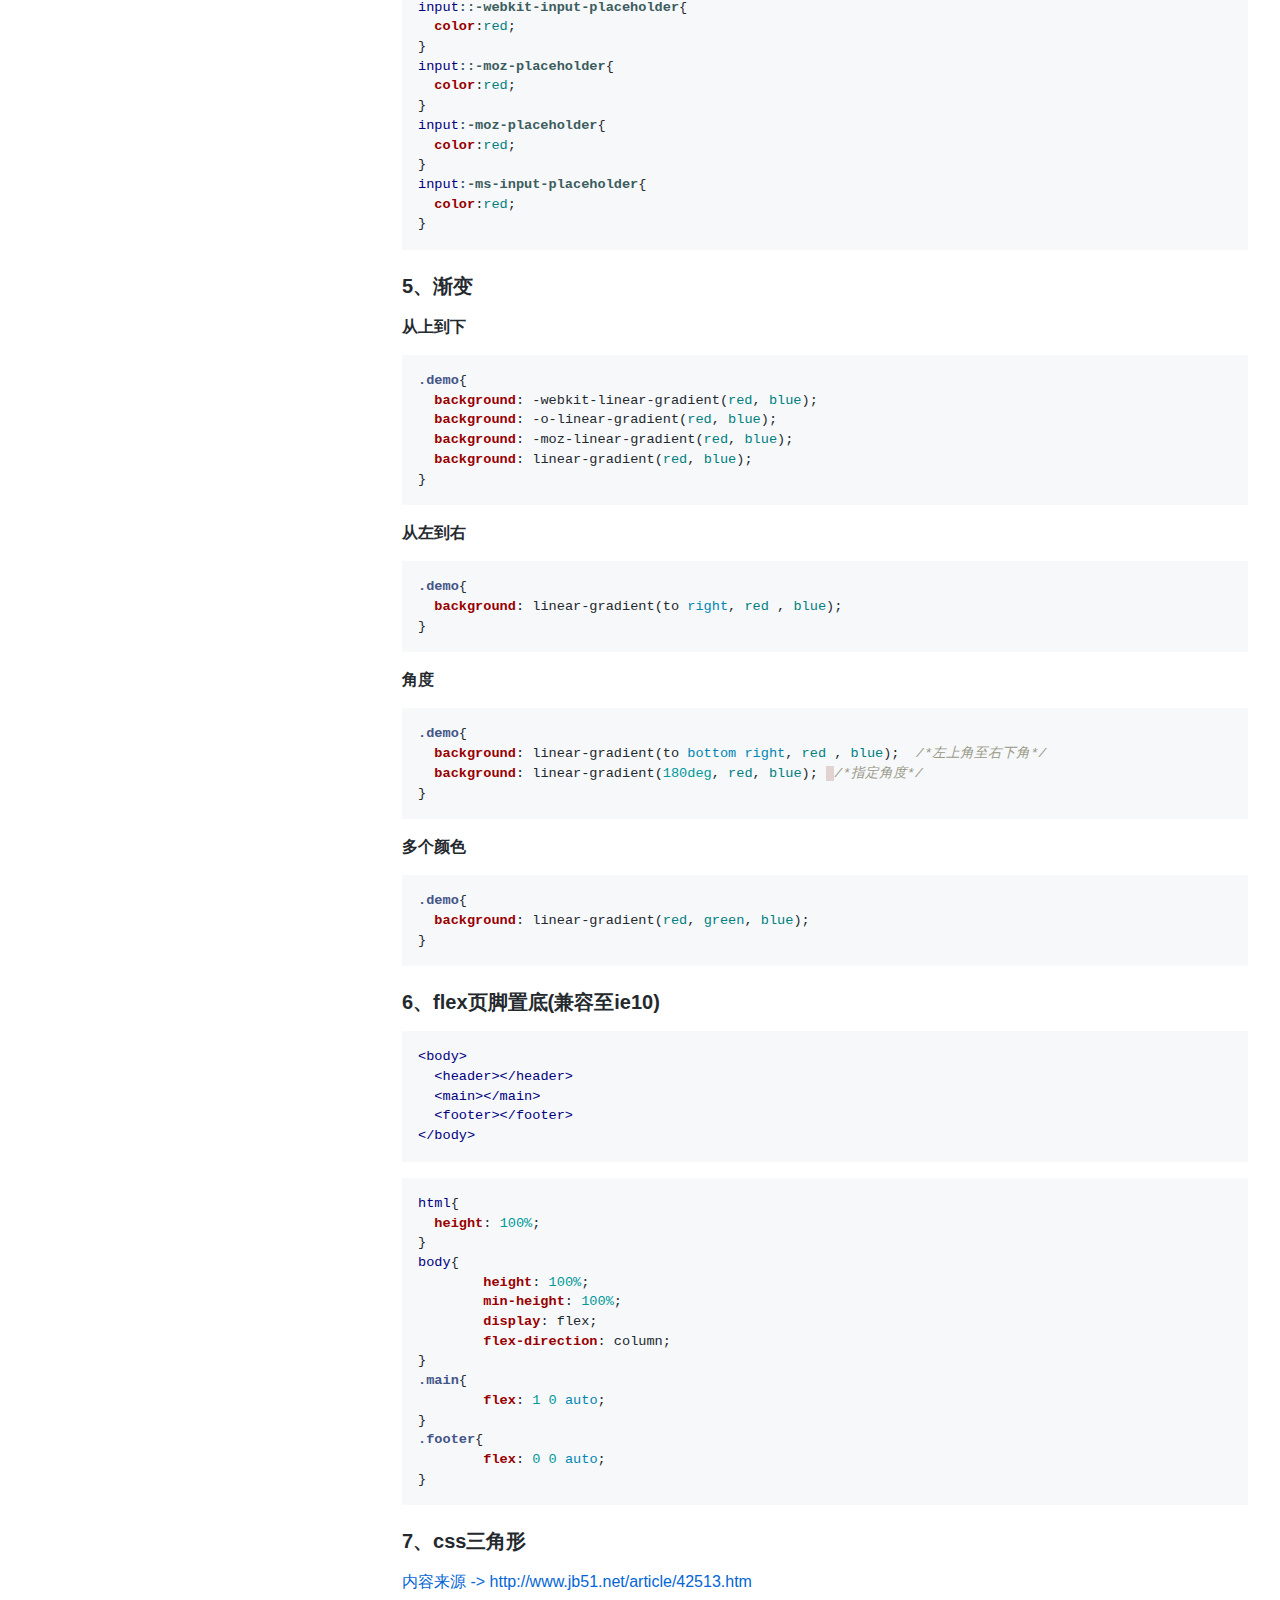
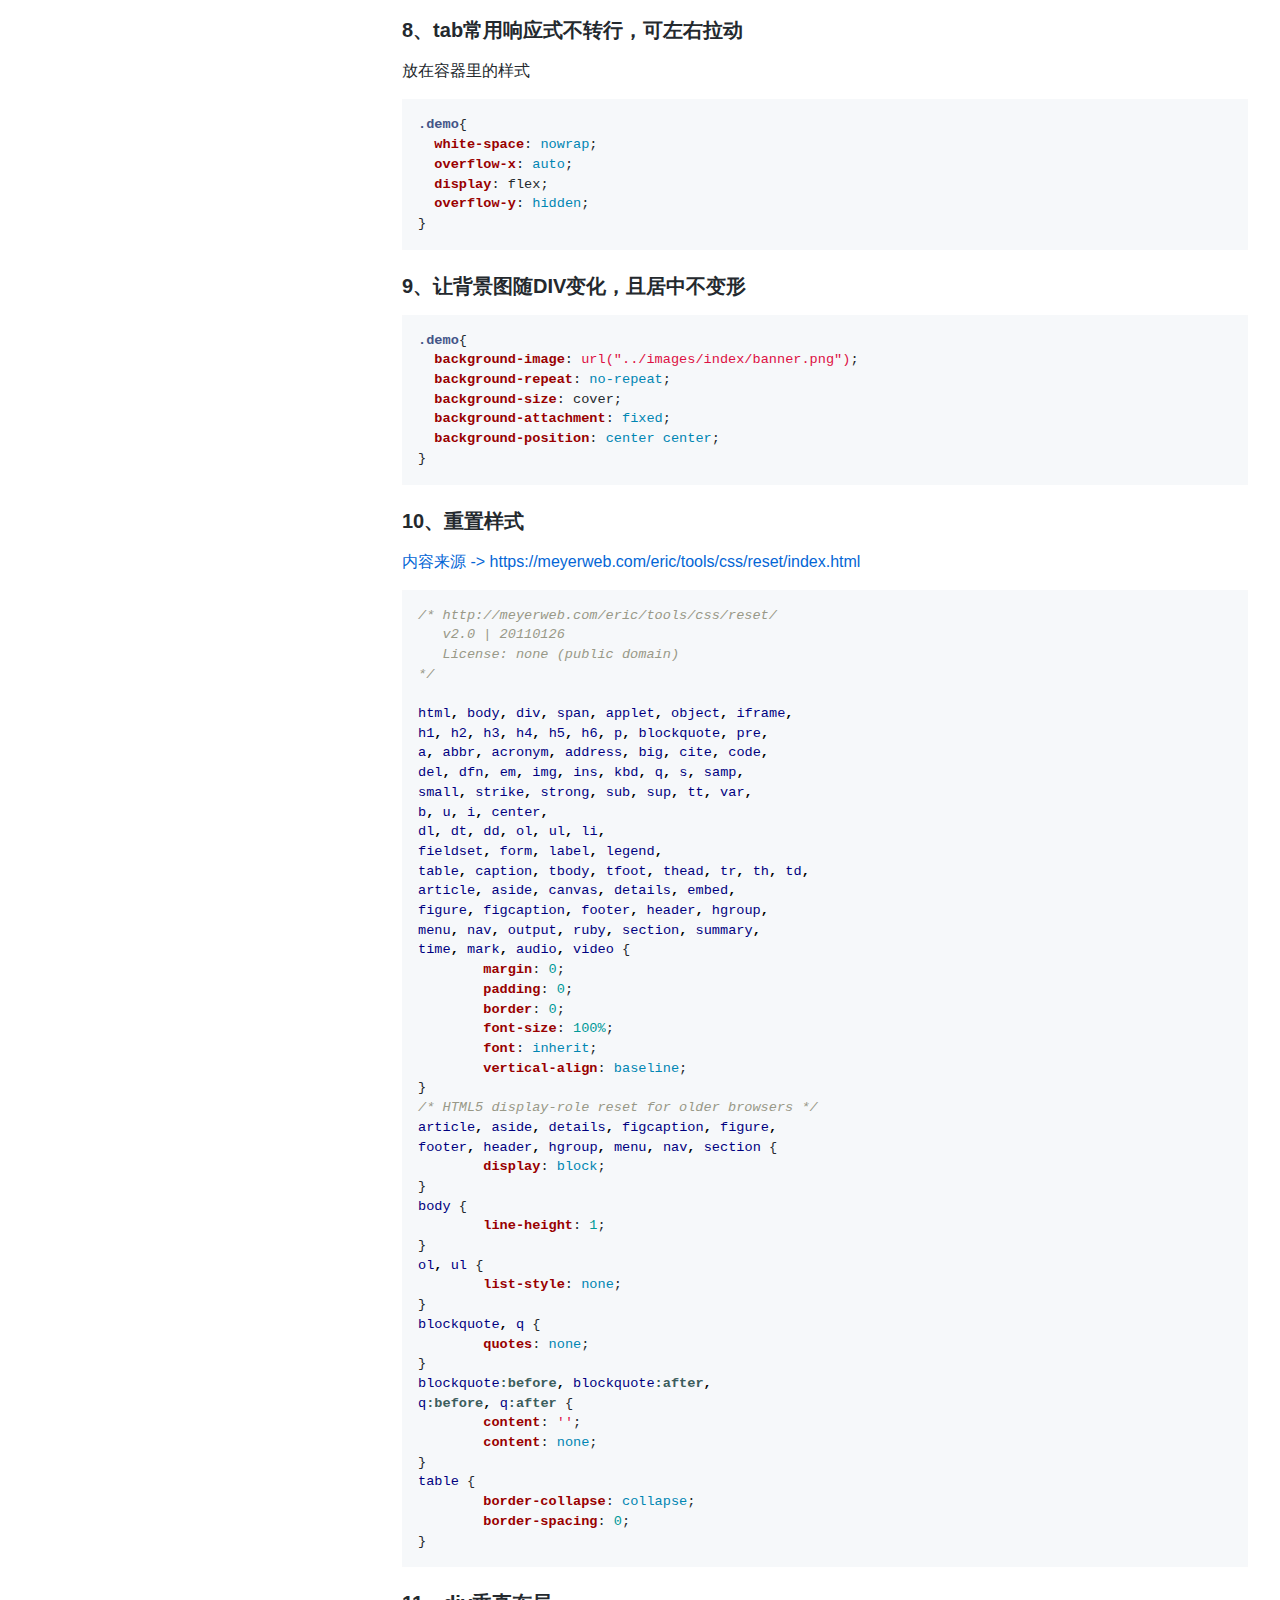
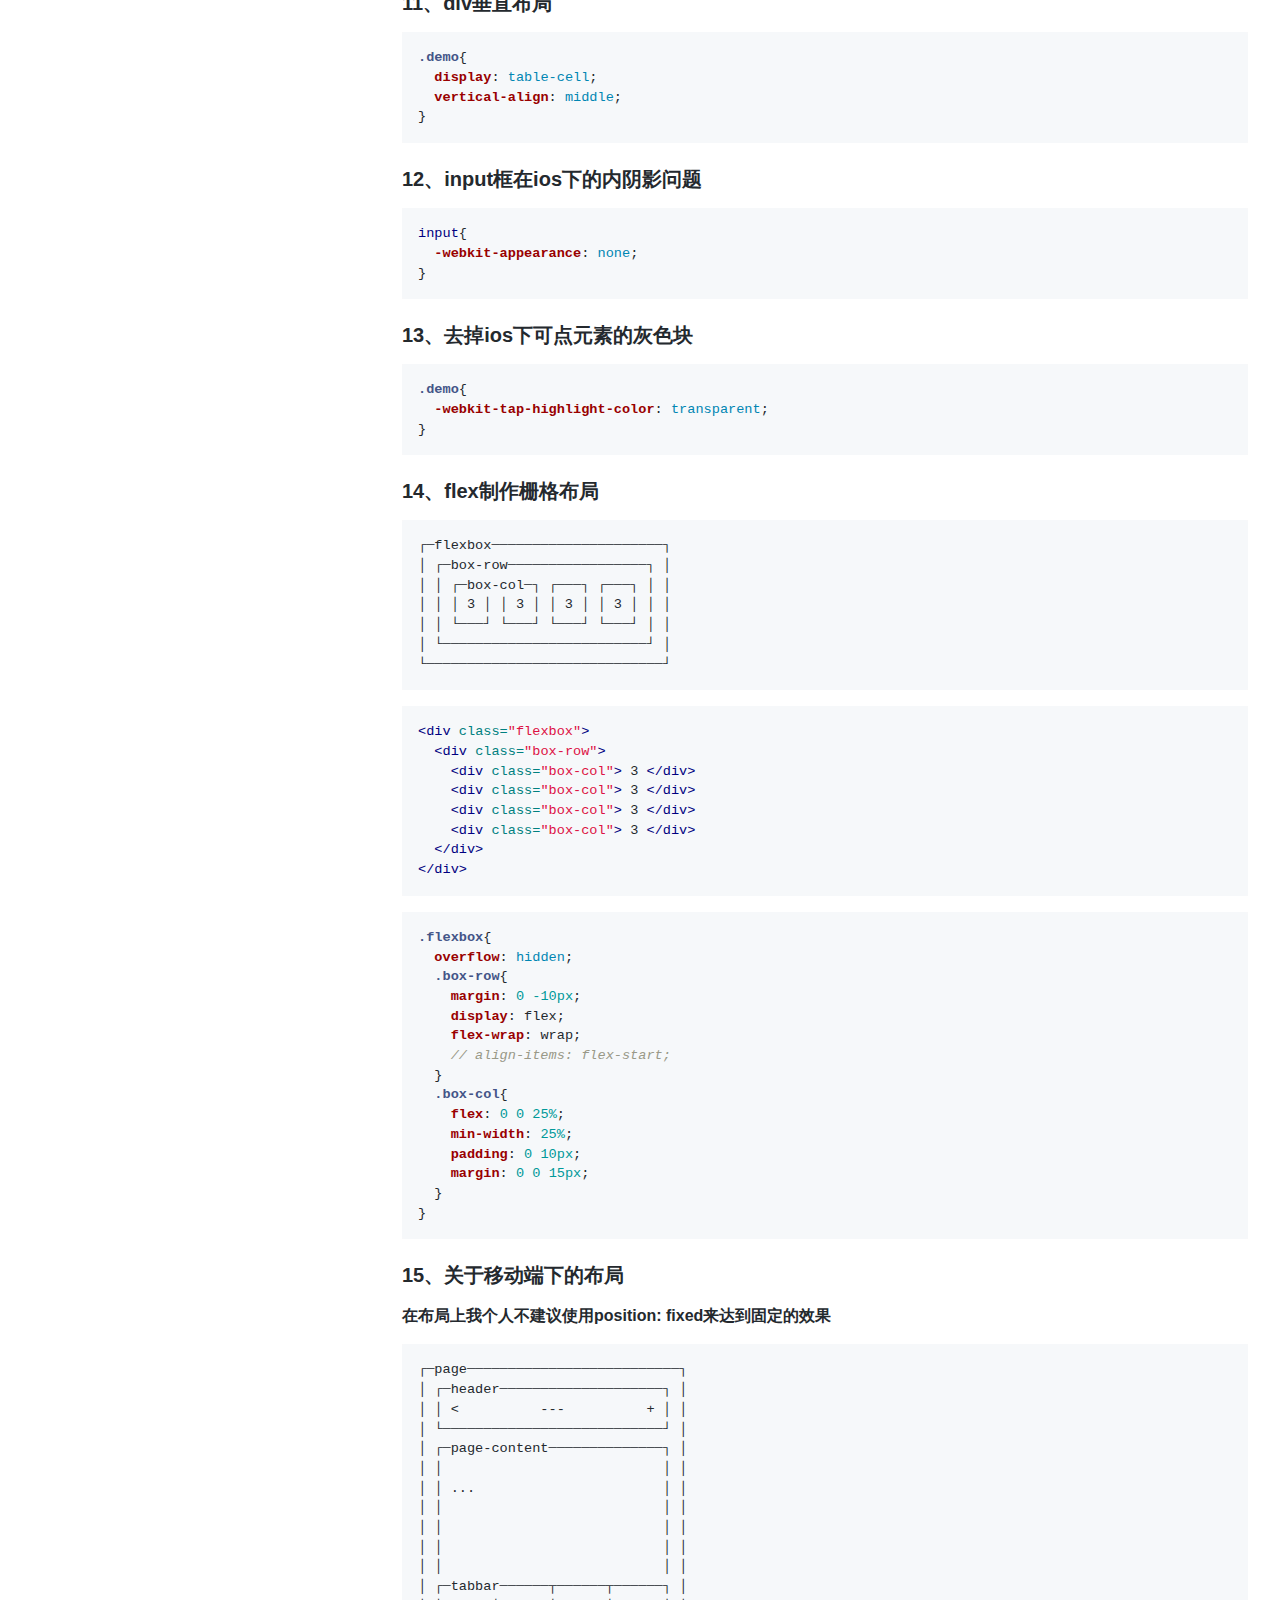
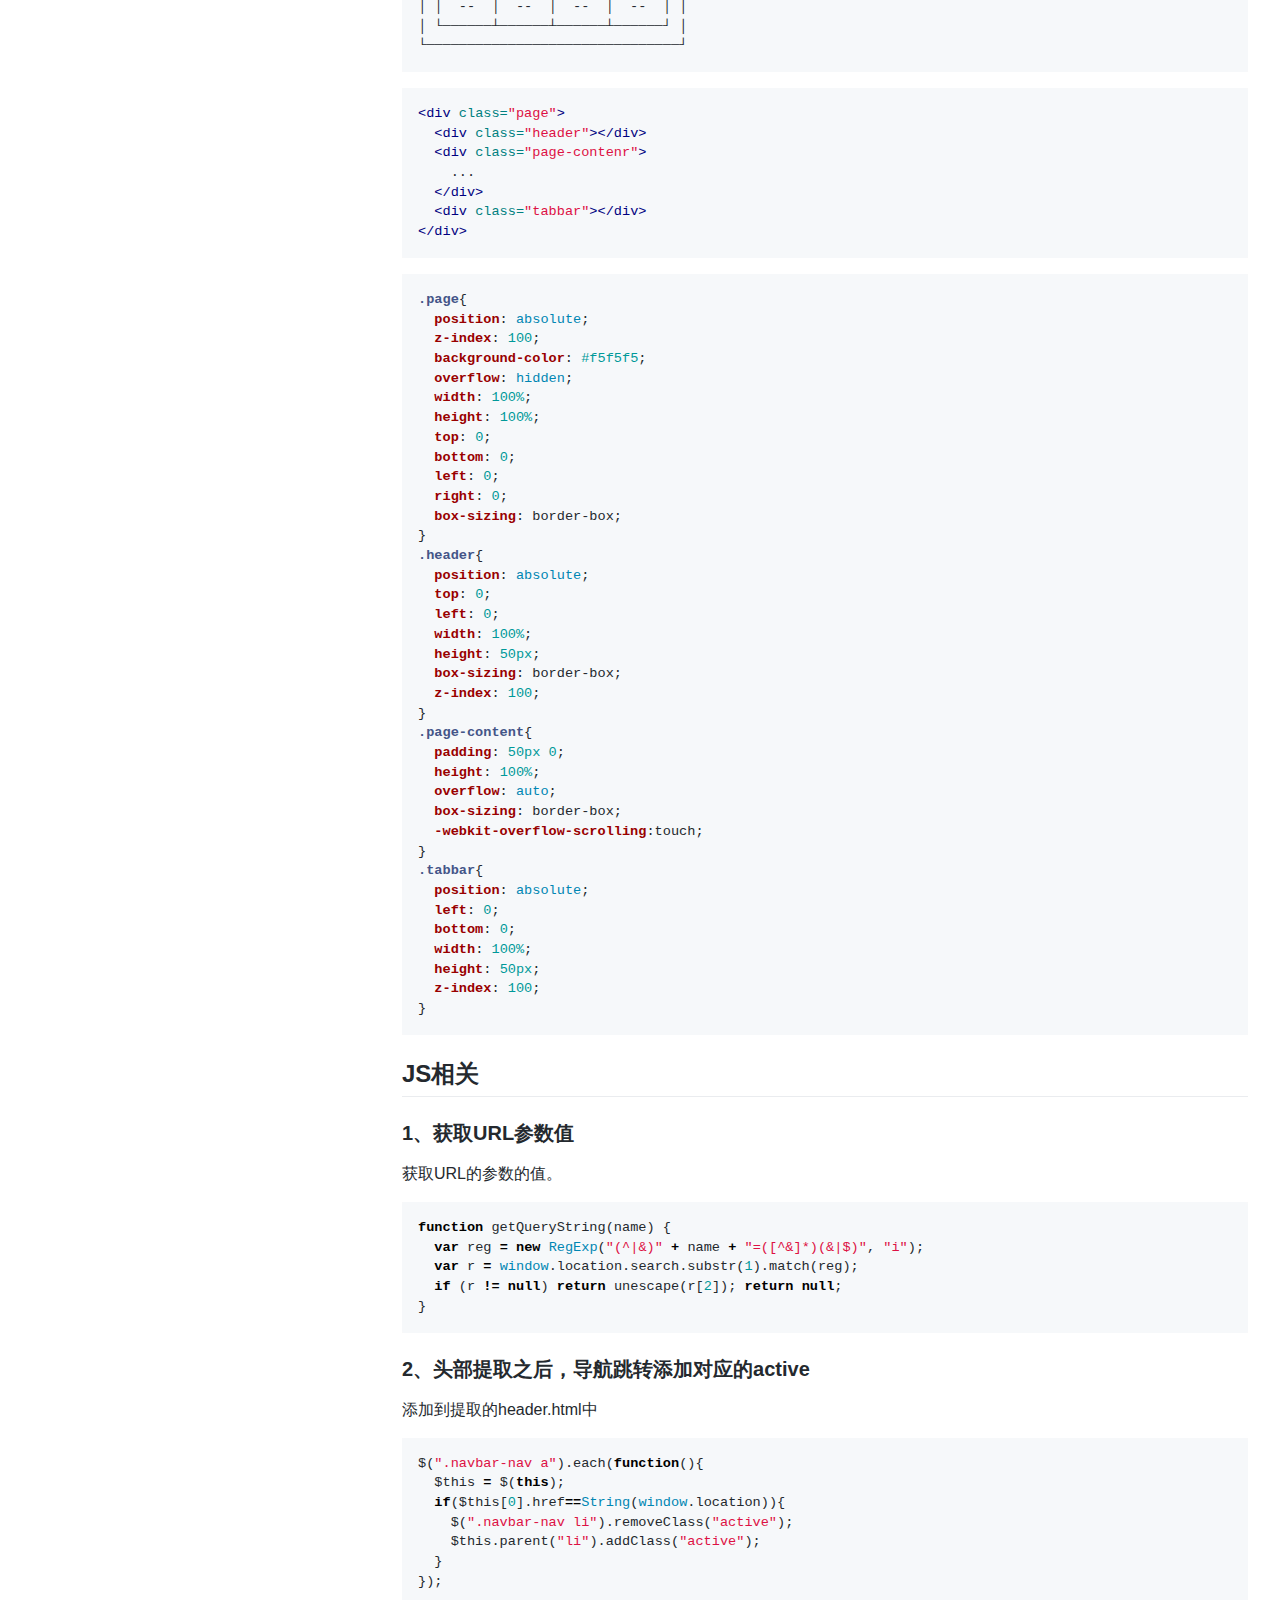
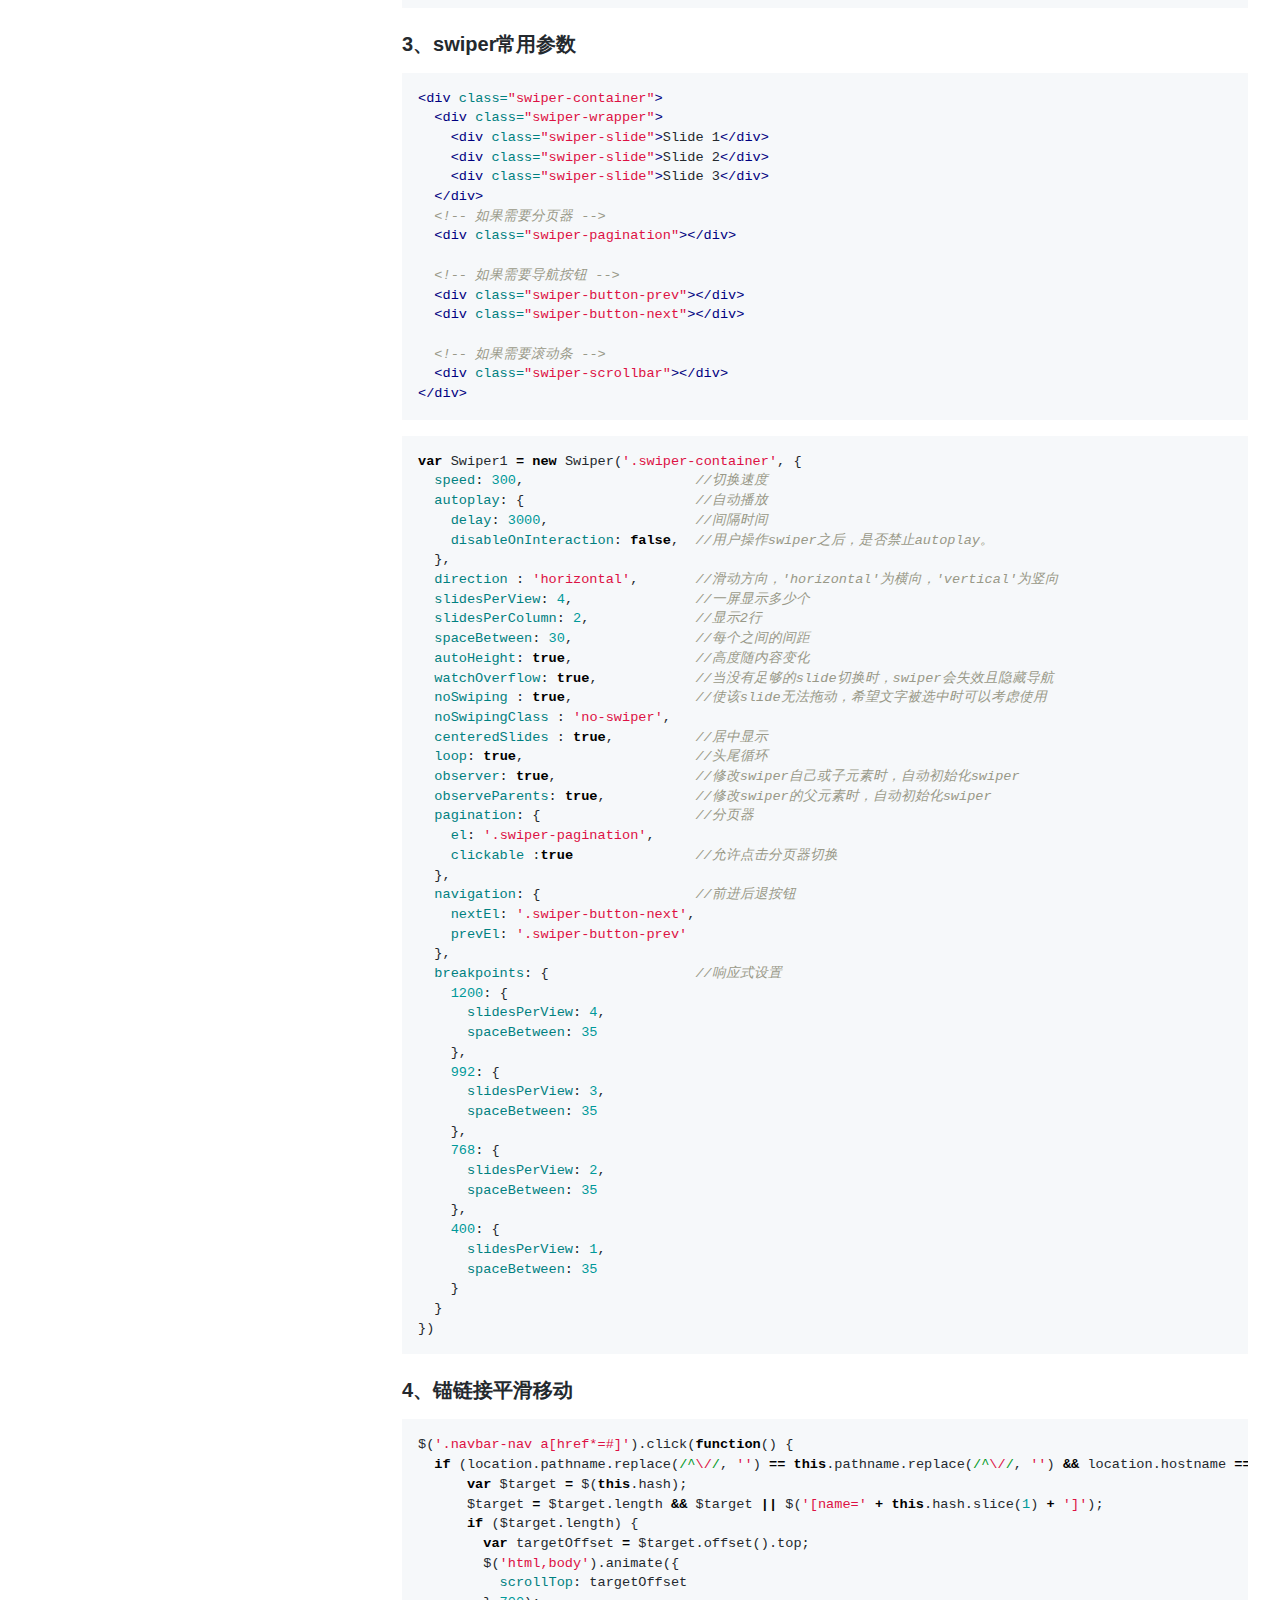
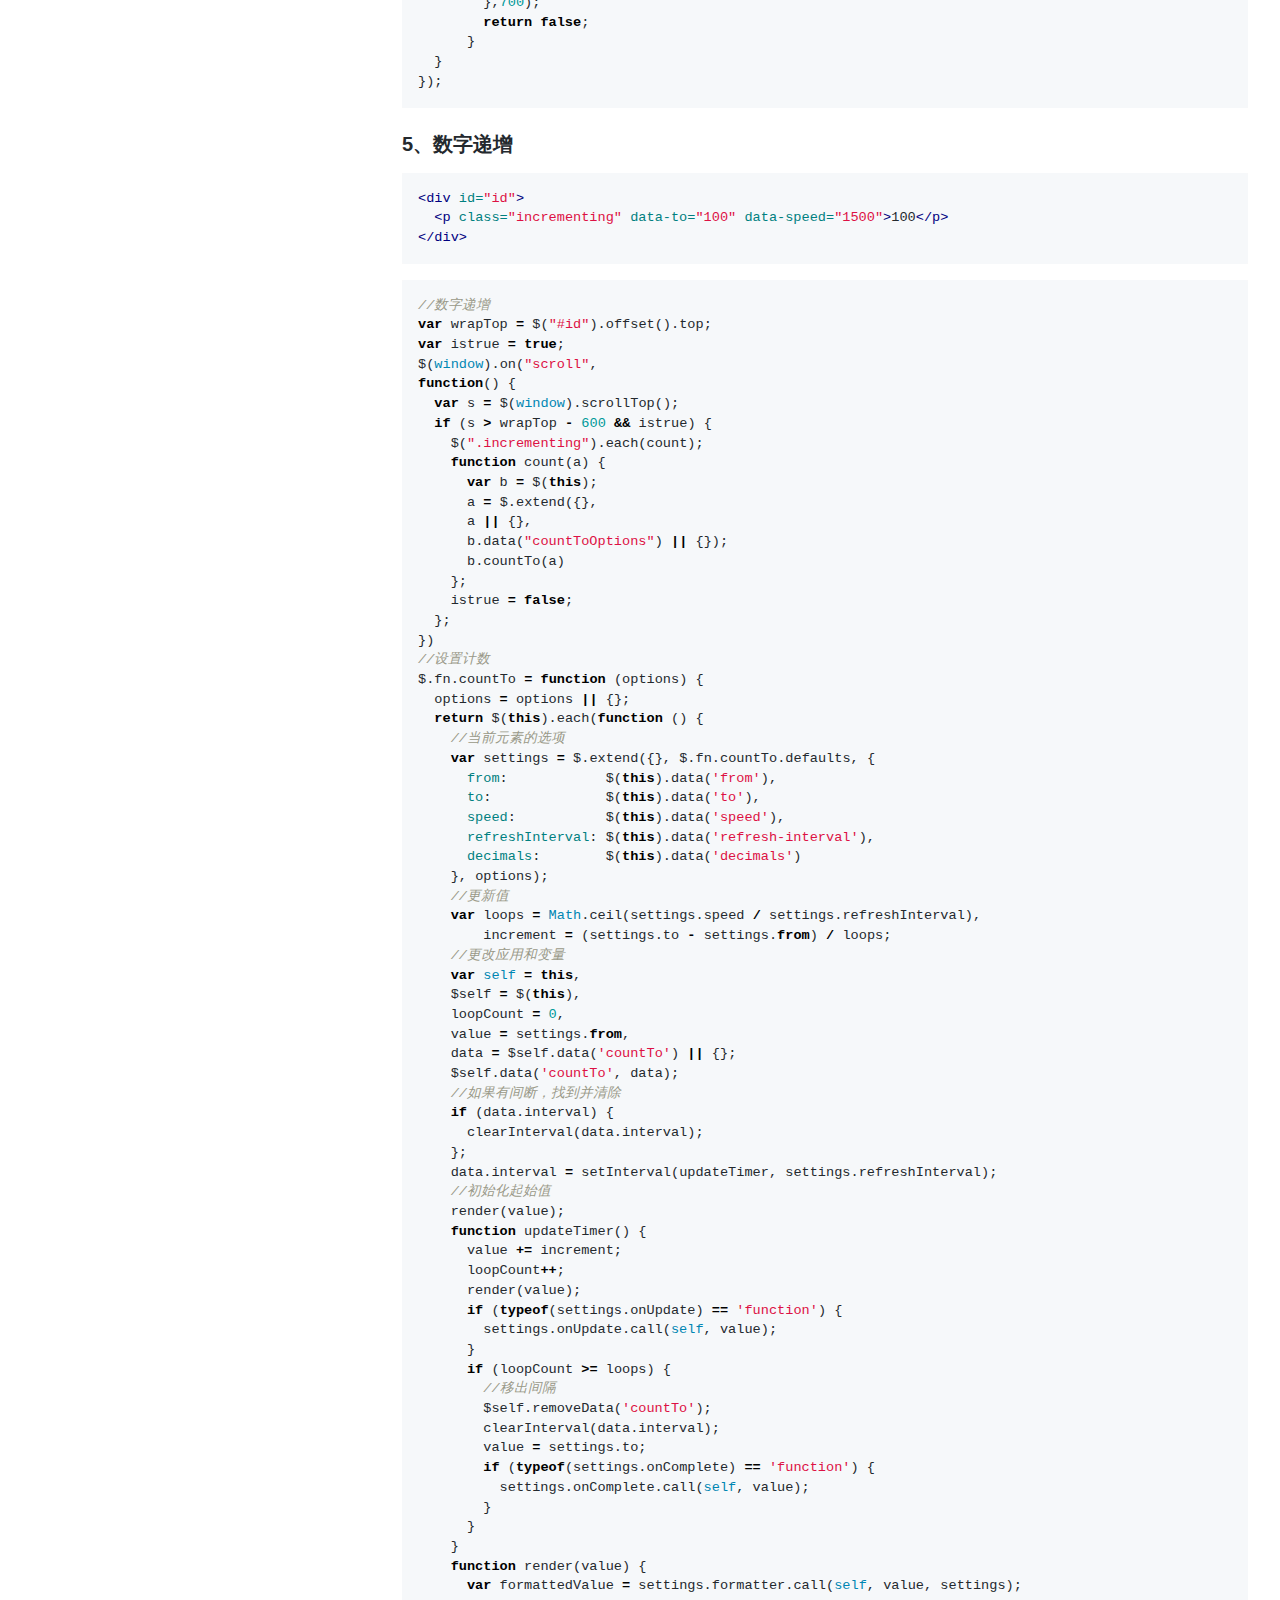
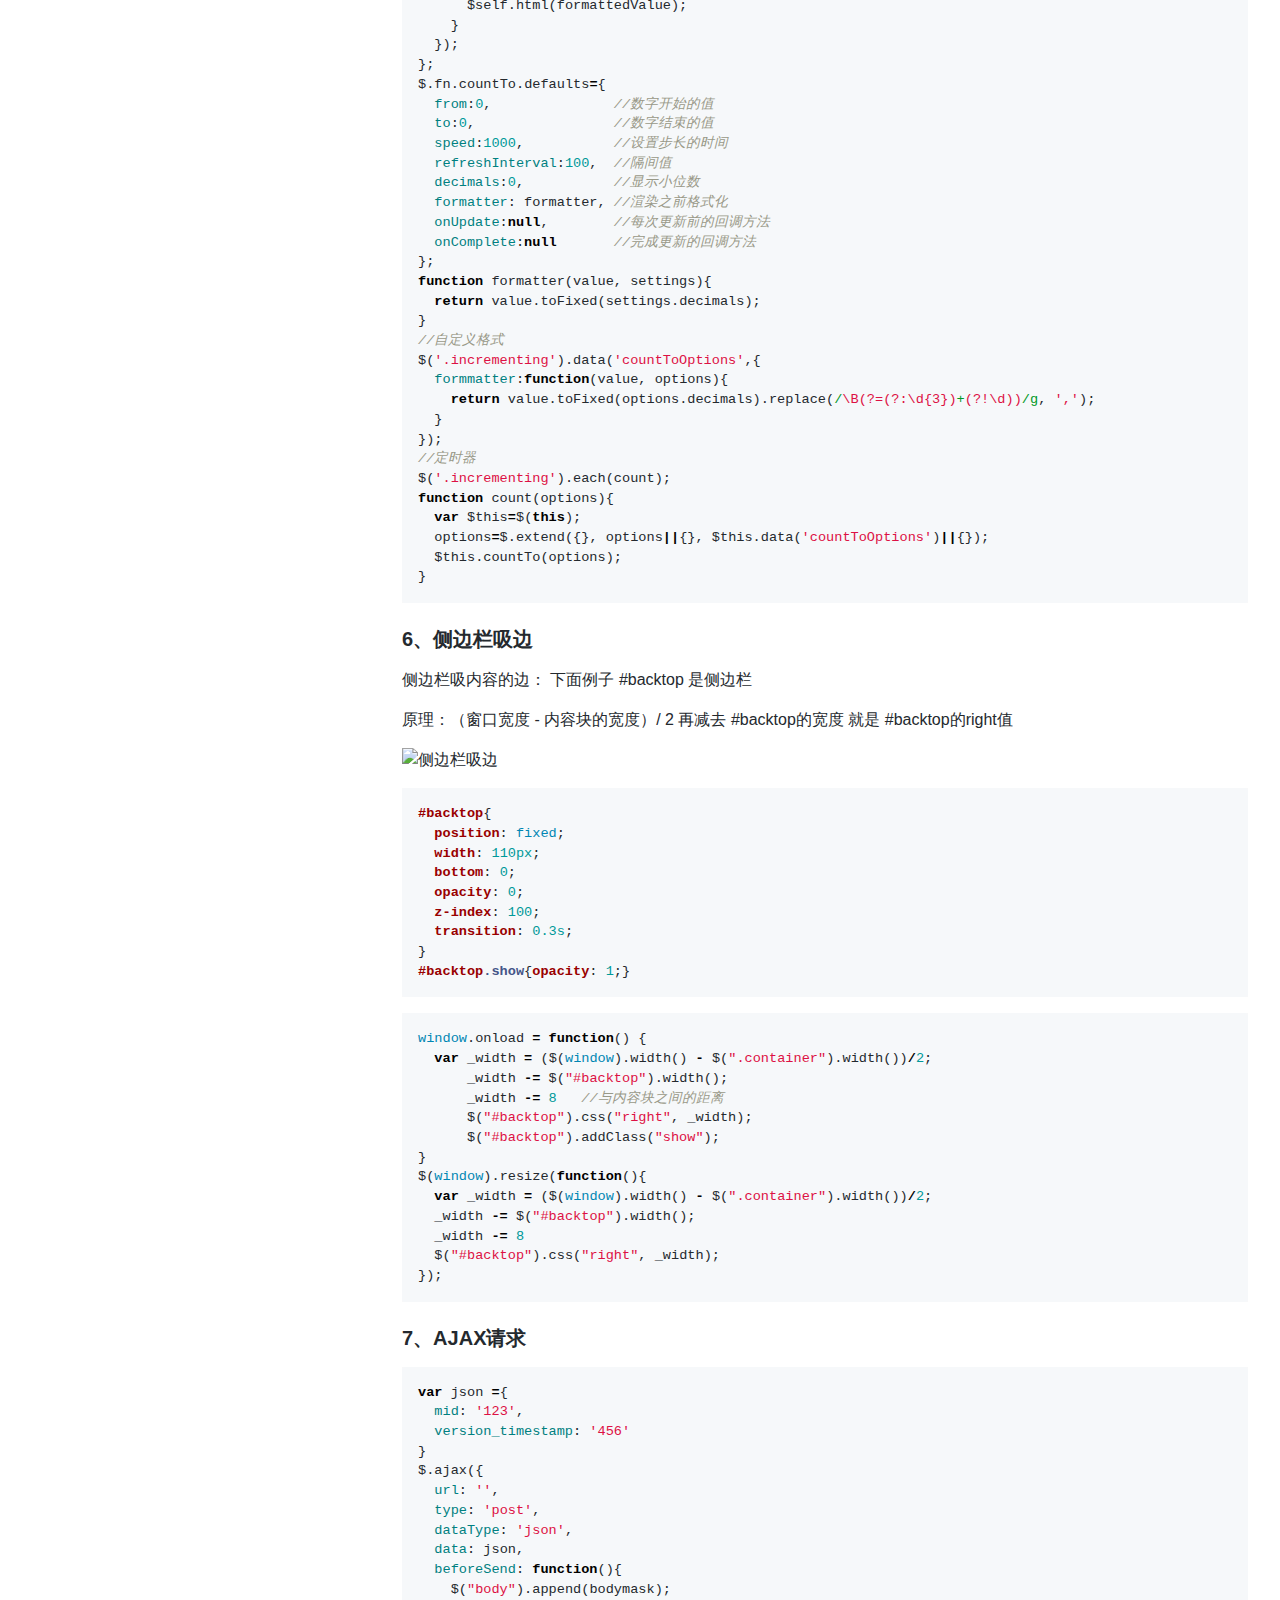
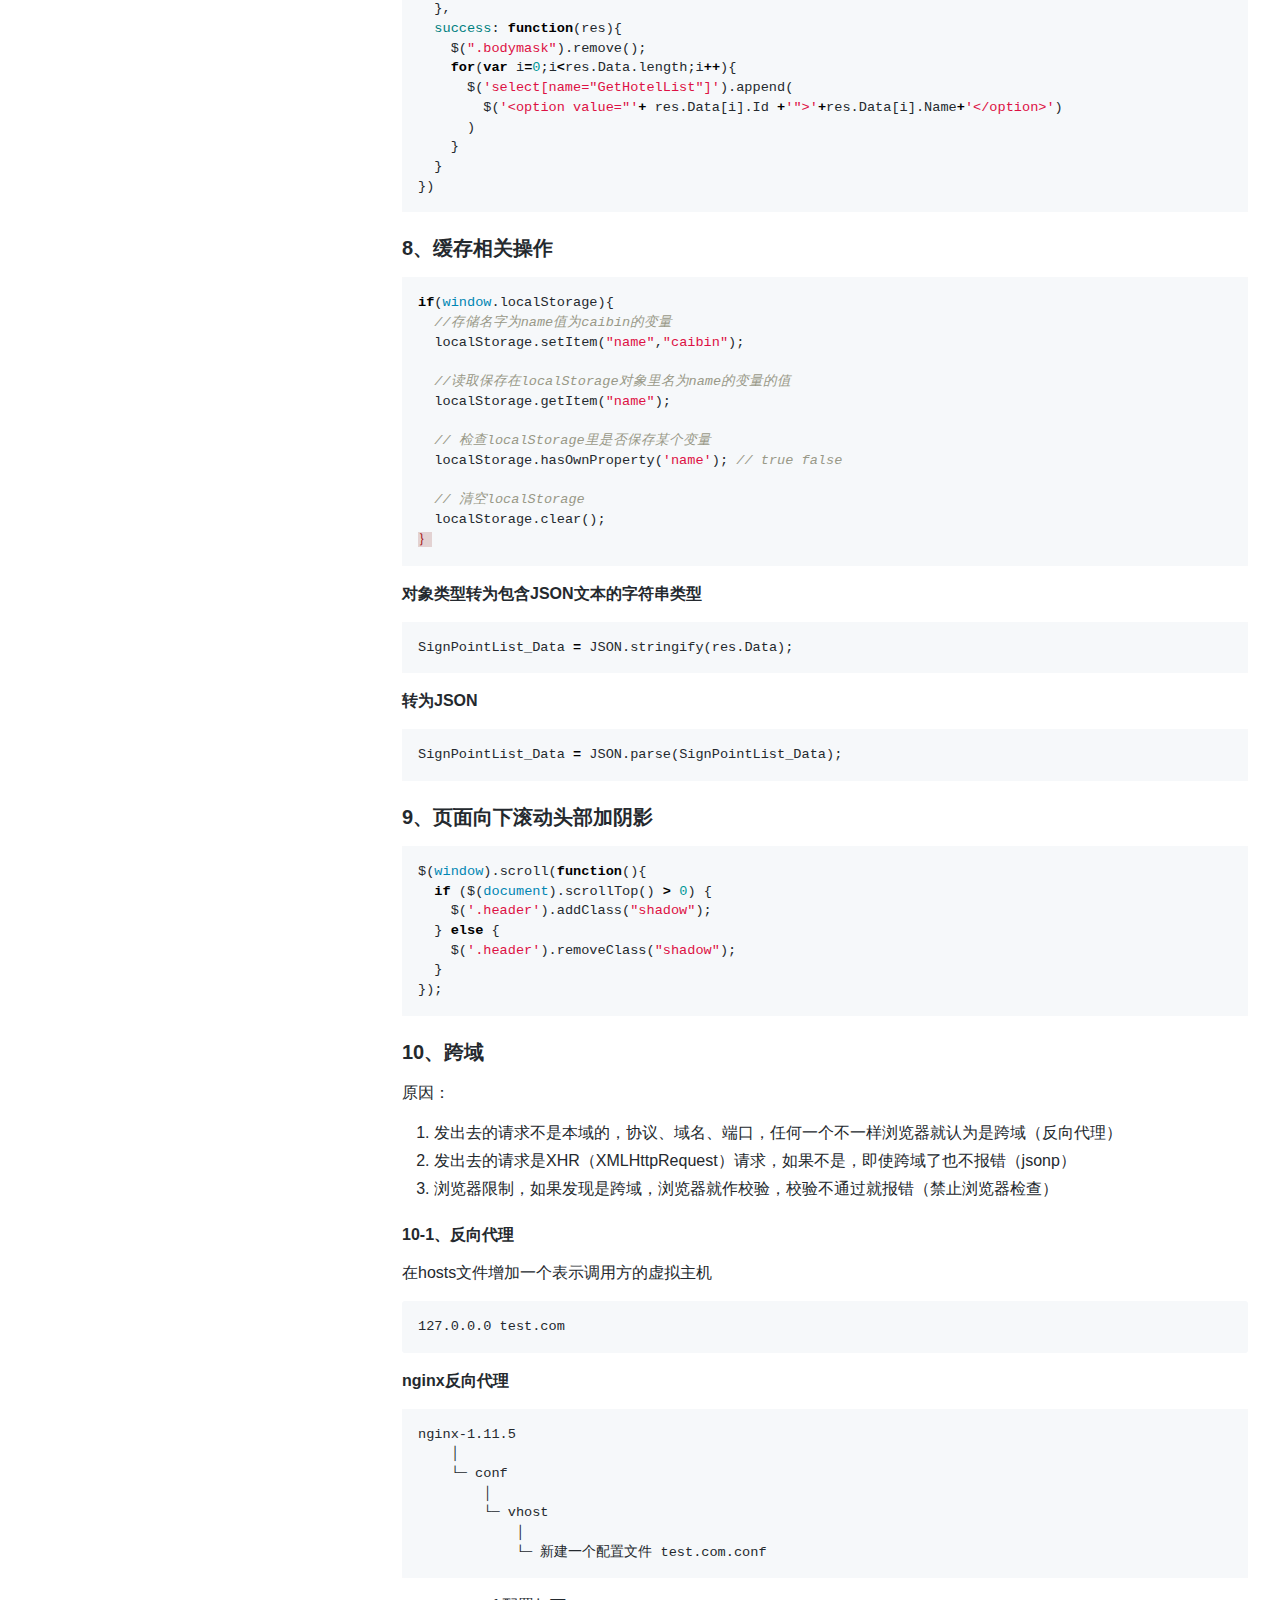
==== commit e2beac55: "." ====
--- a/index.html
+++ b/index.html
@@ -7,16 +7,16 @@
 
 <!-- Begin Jekyll SEO tag v2.5.0 -->
 <title>目录 | notes</title>
-<meta name="generator" content="Jekyll v3.7.4" />
+<meta name="generator" content="Jekyll v3.8.5" />
 <meta property="og:title" content="目录" />
 <meta property="og:locale" content="en_US" />
 <meta name="description" content="记录开发中常用到的方法以及遇到的问题" />
 <meta property="og:description" content="记录开发中常用到的方法以及遇到的问题" />
-<link rel="canonical" href="https://zhao-shaofeng.github.io/notes/" />
-<meta property="og:url" content="https://zhao-shaofeng.github.io/notes/" />
+<link rel="canonical" href="https://bemzhao.github.io/notes/" />
+<meta property="og:url" content="https://bemzhao.github.io/notes/" />
 <meta property="og:site_name" content="notes" />
 <script type="application/ld+json">
-{"@type":"WebSite","url":"https://zhao-shaofeng.github.io/notes/","name":"notes","headline":"目录","description":"记录开发中常用到的方法以及遇到的问题","@context":"http://schema.org"}</script>
+{"@type":"WebSite","url":"https://bemzhao.github.io/notes/","headline":"目录","name":"notes","description":"记录开发中常用到的方法以及遇到的问题","@context":"http://schema.org"}</script>
 <!-- End Jekyll SEO tag -->
 
     <link rel="stylesheet" href="assets/style.css">
@@ -24,7 +24,7 @@
   <body style="padding: 0 0 0 370px;">
     <div class="container-lg px-5 markdown-body" style="max-width: inherit;">
       
-      <h1><a href="https://zhao-shaofeng.github.io/notes/">notes</a></h1>
+      <h1><a href="https://bemzhao.github.io/notes/">notes</a></h1>
       
 
       <h2 id="目录">目录</h2>
@@ -77,6 +77,8 @@
       <li><a href="#8缓存相关操作">缓存相关操作</a></li>
       <li><a href="#9页面向下滚动头部加阴影">页面向下滚动头部加阴影</a></li>
       <li><a href="#10跨域">跨域</a></li>
+      <li><a href="#11获取form表单json数据">获取form表单json数据</a></li>
+      <li><a href="#12电脑版微信内置浏览器不支持-objectassign-方法报错的解决">电脑版微信内置浏览器不支持 Object.assign 方法报错的解决</a></li>
     </ol>
   </li>
   <li>
@@ -98,8 +100,13 @@
 </ul>
 
 <h2 id="开发规范-1">开发规范</h2>
-<!-- > 不管有多少人共同参与同一项目，一定要确保每一行代码都像是同一个人编写的。     -->
-<p><a href="http://codeguide.bootcss.com/">内容来源 -&gt; http://codeguide.bootcss.com/</a></p>
+<blockquote>
+  <p>不管有多少人共同参与同一项目，一定要确保每一行代码都像是同一个人编写的。</p>
+</blockquote>
+
+<p><a href="http://imweb.github.io/CodeGuide/">Github 上获得星标最多的 web前端开发规范，内容来源 -&gt; http://imweb.github.io/CodeGuide/</a></p>
+
+<p><a href="http://codeguide.bootcss.com/">Bootstrap 上关于HTML 和 CSS 代码的规范，内容来源 -&gt; http://codeguide.bootcss.com/</a></p>
 
 <h2 id="开发注意事项-1">开发注意事项</h2>
 
@@ -261,7 +268,7 @@
 <p><strong>角度</strong></p>
 <div class="language-css highlighter-rouge"><div class="highlight"><pre class="highlight"><code><span class="nc">.demo</span><span class="p">{</span>
   <span class="nl">background</span><span class="p">:</span> <span class="n">linear-gradient</span><span class="p">(</span><span class="n">to</span> <span class="nb">bottom</span> <span class="nb">right</span><span class="p">,</span> <span class="no">red</span> <span class="p">,</span> <span class="no">blue</span><span class="p">);</span>  <span class="c">/*左上角至右下角*/</span>
-  <span class="nl">background</span><span class="p">:</span> <span class="n">linear-gradient</span><span class="p">(</span><span class="m">180deg</span><span class="p">,</span> <span class="no">red</span><span class="p">,</span> <span class="no">blue</span><span class="p">);</span> <span class="err"> </span><span class="c">/*指定角度*/</span>
+  <span class="nl">background</span><span class="p">:</span> <span class="n">linear-gradient</span><span class="p">(</span><span class="m">180deg</span><span class="p">,</span> <span class="no">red</span><span class="p">,</span> <span class="no">blue</span><span class="p">);</span> <span class="err"> </span><span class="c">/*指定角度*/</span>
 <span class="p">}</span>
 </code></pre></div></div>
 
@@ -282,16 +289,16 @@
   <span class="nl">height</span><span class="p">:</span> <span class="m">100%</span><span class="p">;</span>
 <span class="p">}</span>
 <span class="nt">body</span><span class="p">{</span>
-  <span class="nl">height</span><span class="p">:</span> <span class="m">100%</span><span class="p">;</span>
-  <span class="nl">min-height</span><span class="p">:</span> <span class="m">100%</span><span class="p">;</span>
-  <span class="nl">display</span><span class="p">:</span> <span class="n">flex</span><span class="p">;</span>
-  <span class="nl">flex-direction</span><span class="p">:</span> <span class="n">column</span><span class="p">;</span>
+	<span class="nl">height</span><span class="p">:</span> <span class="m">100%</span><span class="p">;</span>
+	<span class="nl">min-height</span><span class="p">:</span> <span class="m">100%</span><span class="p">;</span>
+	<span class="nl">display</span><span class="p">:</span> <span class="n">flex</span><span class="p">;</span>
+	<span class="nl">flex-direction</span><span class="p">:</span> <span class="n">column</span><span class="p">;</span>
 <span class="p">}</span>
 <span class="nc">.main</span><span class="p">{</span>
-  <span class="nl">flex</span><span class="p">:</span> <span class="m">1</span> <span class="m">0</span> <span class="nb">auto</span><span class="p">;</span>
+	<span class="nl">flex</span><span class="p">:</span> <span class="m">1</span> <span class="m">0</span> <span class="nb">auto</span><span class="p">;</span>
 <span class="p">}</span>
 <span class="nc">.footer</span><span class="p">{</span>
-  <span class="nl">flex</span><span class="p">:</span> <span class="m">0</span> <span class="m">0</span> <span class="nb">auto</span><span class="p">;</span>
+	<span class="nl">flex</span><span class="p">:</span> <span class="m">0</span> <span class="m">0</span> <span class="nb">auto</span><span class="p">;</span>
 <span class="p">}</span>
 </code></pre></div></div>
 
@@ -338,35 +345,35 @@
 <span class="nt">figure</span><span class="o">,</span> <span class="nt">figcaption</span><span class="o">,</span> <span class="nt">footer</span><span class="o">,</span> <span class="nt">header</span><span class="o">,</span> <span class="nt">hgroup</span><span class="o">,</span> 
 <span class="nt">menu</span><span class="o">,</span> <span class="nt">nav</span><span class="o">,</span> <span class="nt">output</span><span class="o">,</span> <span class="nt">ruby</span><span class="o">,</span> <span class="nt">section</span><span class="o">,</span> <span class="nt">summary</span><span class="o">,</span>
 <span class="nt">time</span><span class="o">,</span> <span class="nt">mark</span><span class="o">,</span> <span class="nt">audio</span><span class="o">,</span> <span class="nt">video</span> <span class="p">{</span>
-  <span class="nl">margin</span><span class="p">:</span> <span class="m">0</span><span class="p">;</span>
-  <span class="nl">padding</span><span class="p">:</span> <span class="m">0</span><span class="p">;</span>
-  <span class="nl">border</span><span class="p">:</span> <span class="m">0</span><span class="p">;</span>
-  <span class="nl">font-size</span><span class="p">:</span> <span class="m">100%</span><span class="p">;</span>
-  <span class="nl">font</span><span class="p">:</span> <span class="nb">inherit</span><span class="p">;</span>
-  <span class="nl">vertical-align</span><span class="p">:</span> <span class="nb">baseline</span><span class="p">;</span>
+	<span class="nl">margin</span><span class="p">:</span> <span class="m">0</span><span class="p">;</span>
+	<span class="nl">padding</span><span class="p">:</span> <span class="m">0</span><span class="p">;</span>
+	<span class="nl">border</span><span class="p">:</span> <span class="m">0</span><span class="p">;</span>
+	<span class="nl">font-size</span><span class="p">:</span> <span class="m">100%</span><span class="p">;</span>
+	<span class="nl">font</span><span class="p">:</span> <span class="nb">inherit</span><span class="p">;</span>
+	<span class="nl">vertical-align</span><span class="p">:</span> <span class="nb">baseline</span><span class="p">;</span>
 <span class="p">}</span>
 <span class="c">/* HTML5 display-role reset for older browsers */</span>
 <span class="nt">article</span><span class="o">,</span> <span class="nt">aside</span><span class="o">,</span> <span class="nt">details</span><span class="o">,</span> <span class="nt">figcaption</span><span class="o">,</span> <span class="nt">figure</span><span class="o">,</span> 
 <span class="nt">footer</span><span class="o">,</span> <span class="nt">header</span><span class="o">,</span> <span class="nt">hgroup</span><span class="o">,</span> <span class="nt">menu</span><span class="o">,</span> <span class="nt">nav</span><span class="o">,</span> <span class="nt">section</span> <span class="p">{</span>
-  <span class="nl">display</span><span class="p">:</span> <span class="nb">block</span><span class="p">;</span>
+	<span class="nl">display</span><span class="p">:</span> <span class="nb">block</span><span class="p">;</span>
 <span class="p">}</span>
 <span class="nt">body</span> <span class="p">{</span>
-  <span class="nl">line-height</span><span class="p">:</span> <span class="m">1</span><span class="p">;</span>
+	<span class="nl">line-height</span><span class="p">:</span> <span class="m">1</span><span class="p">;</span>
 <span class="p">}</span>
 <span class="nt">ol</span><span class="o">,</span> <span class="nt">ul</span> <span class="p">{</span>
-  <span class="nl">list-style</span><span class="p">:</span> <span class="nb">none</span><span class="p">;</span>
+	<span class="nl">list-style</span><span class="p">:</span> <span class="nb">none</span><span class="p">;</span>
 <span class="p">}</span>
 <span class="nt">blockquote</span><span class="o">,</span> <span class="nt">q</span> <span class="p">{</span>
-  <span class="nl">quotes</span><span class="p">:</span> <span class="nb">none</span><span class="p">;</span>
+	<span class="nl">quotes</span><span class="p">:</span> <span class="nb">none</span><span class="p">;</span>
 <span class="p">}</span>
 <span class="nt">blockquote</span><span class="nd">:before</span><span class="o">,</span> <span class="nt">blockquote</span><span class="nd">:after</span><span class="o">,</span>
 <span class="nt">q</span><span class="nd">:before</span><span class="o">,</span> <span class="nt">q</span><span class="nd">:after</span> <span class="p">{</span>
-  <span class="nl">content</span><span class="p">:</span> <span class="s2">''</span><span class="p">;</span>
-  <span class="nl">content</span><span class="p">:</span> <span class="nb">none</span><span class="p">;</span>
+	<span class="nl">content</span><span class="p">:</span> <span class="s2">''</span><span class="p">;</span>
+	<span class="nl">content</span><span class="p">:</span> <span class="nb">none</span><span class="p">;</span>
 <span class="p">}</span>
 <span class="nt">table</span> <span class="p">{</span>
-  <span class="nl">border-collapse</span><span class="p">:</span> <span class="nb">collapse</span><span class="p">;</span>
-  <span class="nl">border-spacing</span><span class="p">:</span> <span class="m">0</span><span class="p">;</span>
+	<span class="nl">border-collapse</span><span class="p">:</span> <span class="nb">collapse</span><span class="p">;</span>
+	<span class="nl">border-spacing</span><span class="p">:</span> <span class="m">0</span><span class="p">;</span>
 <span class="p">}</span>
 </code></pre></div></div>
 
@@ -860,11 +867,11 @@
   <li>发送的不是XHR请求，XHR的新特性jsonp都没有，譬如异步和其他各种事件</li>
 </ol>
 
-<div class="highlighter-rouge"><div class="highlight"><pre class="highlight"><code>$.ajax({
-  url: '',
-  type: 'post',
-  dataType: 'jsonp',
-  ...
+<div class="language-js highlighter-rouge"><div class="highlight"><pre class="highlight"><code><span class="nx">$</span><span class="p">.</span><span class="nx">ajax</span><span class="p">({</span>
+  <span class="na">url</span><span class="p">:</span> <span class="s1">''</span><span class="p">,</span>
+  <span class="na">type</span><span class="p">:</span> <span class="s1">'post'</span><span class="p">,</span>
+  <span class="na">dataType</span><span class="p">:</span> <span class="s1">'jsonp'</span><span class="p">,</span>
+  <span class="p">...</span>
 </code></pre></div></div>
 
 <h4 id="10-3禁止浏览器检查">10-3、禁止浏览器检查</h4>
@@ -872,6 +879,64 @@
 <blockquote>
   <p>chrome –disable-web-security –user-data-dir=g:\temp3</p>
 </blockquote>
+
+<h3 id="11获取form表单json数据">11、获取form表单json数据</h3>
+<div class="language-js highlighter-rouge"><div class="highlight"><pre class="highlight"><code><span class="nx">$</span><span class="p">(</span><span class="nb">document</span><span class="p">).</span><span class="nx">on</span><span class="p">(</span><span class="s2">"click"</span><span class="p">,</span> <span class="s2">".submit-btn"</span><span class="p">,</span> <span class="kd">function</span> <span class="p">(</span><span class="nx">e</span><span class="p">)</span> <span class="p">{</span>
+  <span class="nx">e</span><span class="p">.</span><span class="nx">preventDefault</span><span class="p">();</span>
+  <span class="kd">var</span> <span class="nx">$this</span> <span class="o">=</span> <span class="nx">$</span><span class="p">(</span><span class="k">this</span><span class="p">);</span>
+  <span class="kd">var</span> <span class="nx">form</span> <span class="o">=</span> <span class="nx">$this</span><span class="p">.</span><span class="nx">parents</span><span class="p">(</span><span class="s1">'form'</span><span class="p">);</span>
+  <span class="kd">var</span> <span class="nx">data</span> <span class="o">=</span> <span class="nx">form</span><span class="p">.</span><span class="nx">serializeArray</span><span class="p">();</span>
+  <span class="kd">var</span> <span class="nx">json</span> <span class="o">=</span> <span class="p">{};</span>
+  <span class="nx">$</span><span class="p">.</span><span class="nx">each</span><span class="p">(</span><span class="nx">data</span><span class="p">,</span> <span class="kd">function</span><span class="p">()</span> <span class="p">{</span>
+    <span class="k">if</span> <span class="p">(</span><span class="nx">json</span><span class="p">[</span><span class="k">this</span><span class="p">.</span><span class="nx">name</span><span class="p">])</span> <span class="p">{</span>
+      <span class="k">if</span> <span class="p">(</span><span class="o">!</span><span class="nx">json</span><span class="p">[</span><span class="k">this</span><span class="p">.</span><span class="nx">name</span><span class="p">].</span><span class="nx">push</span><span class="p">)</span> <span class="p">{</span>
+        <span class="nx">json</span><span class="p">[</span><span class="k">this</span><span class="p">.</span><span class="nx">name</span><span class="p">]</span> <span class="o">=</span> <span class="p">[</span> <span class="nx">json</span><span class="p">[</span><span class="k">this</span><span class="p">.</span><span class="nx">name</span><span class="p">]</span> <span class="p">];</span>
+      <span class="p">}</span>
+      <span class="nx">json</span><span class="p">[</span><span class="k">this</span><span class="p">.</span><span class="nx">name</span><span class="p">].</span><span class="nx">push</span><span class="p">(</span><span class="k">this</span><span class="p">.</span><span class="nx">value</span> <span class="o">||</span> <span class="s1">''</span><span class="p">);</span>
+    <span class="p">}</span> <span class="k">else</span> <span class="p">{</span>
+      <span class="nx">json</span><span class="p">[</span><span class="k">this</span><span class="p">.</span><span class="nx">name</span><span class="p">]</span> <span class="o">=</span> <span class="k">this</span><span class="p">.</span><span class="nx">value</span> <span class="o">||</span> <span class="s1">''</span><span class="p">;</span>
+    <span class="p">}</span>
+  <span class="p">});</span>
+  <span class="nx">console</span><span class="p">.</span><span class="nx">log</span><span class="p">(</span><span class="nx">json</span><span class="p">);</span>
+<span class="p">})</span>
+</code></pre></div></div>
+
+<h3 id="12电脑版微信内置浏览器不支持-objectassign-方法报错的解决">12、电脑版微信内置浏览器不支持 Object.assign 方法报错的解决</h3>
+<p><a href="https://www.cnblogs.com/tindy/p/9299860.html">内容来源 -&gt; https://www.cnblogs.com/tindy/p/9299860.html</a></p>
+
+<p>H5页面JS里用Object.assign，在移动端跑的好好的，在pc版微信网页浏览器里死活报错，原来是pc微信浏览器内核版本过低问题，找到了解决办法，上代码</p>
+
+<div class="language-js highlighter-rouge"><div class="highlight"><pre class="highlight"><code><span class="c1">// 解决微信浏览器不支持Object.assign这个函数</span>
+<span class="k">if</span> <span class="p">(</span><span class="k">typeof</span> <span class="nb">Object</span><span class="p">.</span><span class="nx">assign</span> <span class="o">!=</span> <span class="s1">'function'</span><span class="p">)</span> <span class="p">{</span>
+  <span class="c1">// Must be writable: true, enumerable: false, configurable: true</span>
+  <span class="nb">Object</span><span class="p">.</span><span class="nx">defineProperty</span><span class="p">(</span><span class="nb">Object</span><span class="p">,</span> <span class="s2">"assign"</span><span class="p">,</span> <span class="p">{</span>
+    <span class="na">value</span><span class="p">:</span> <span class="kd">function</span> <span class="nx">assign</span><span class="p">(</span><span class="nx">target</span><span class="p">,</span> <span class="nx">varArgs</span><span class="p">)</span> <span class="p">{</span> <span class="c1">// .length of function is 2</span>
+      <span class="s1">'use strict'</span><span class="p">;</span>
+      <span class="k">if</span> <span class="p">(</span><span class="nx">target</span> <span class="o">==</span> <span class="kc">null</span><span class="p">)</span> <span class="p">{</span> <span class="c1">// TypeError if undefined or null</span>
+        <span class="k">throw</span> <span class="k">new</span> <span class="nx">TypeError</span><span class="p">(</span><span class="s1">'Cannot convert undefined or null to object'</span><span class="p">);</span>
+      <span class="p">}</span>
+
+      <span class="kd">var</span> <span class="nx">to</span> <span class="o">=</span> <span class="nb">Object</span><span class="p">(</span><span class="nx">target</span><span class="p">);</span>
+
+      <span class="k">for</span> <span class="p">(</span><span class="kd">var</span> <span class="nx">index</span> <span class="o">=</span> <span class="mi">1</span><span class="p">;</span> <span class="nx">index</span> <span class="o">&lt;</span> <span class="kr">arguments</span><span class="p">.</span><span class="nx">length</span><span class="p">;</span> <span class="nx">index</span><span class="o">++</span><span class="p">)</span> <span class="p">{</span>
+        <span class="kd">var</span> <span class="nx">nextSource</span> <span class="o">=</span> <span class="kr">arguments</span><span class="p">[</span><span class="nx">index</span><span class="p">];</span>
+
+        <span class="k">if</span> <span class="p">(</span><span class="nx">nextSource</span> <span class="o">!=</span> <span class="kc">null</span><span class="p">)</span> <span class="p">{</span> <span class="c1">// Skip over if undefined or null</span>
+          <span class="k">for</span> <span class="p">(</span><span class="kd">var</span> <span class="nx">nextKey</span> <span class="k">in</span> <span class="nx">nextSource</span><span class="p">)</span> <span class="p">{</span>
+            <span class="c1">// Avoid bugs when hasOwnProperty is shadowed</span>
+            <span class="k">if</span> <span class="p">(</span><span class="nb">Object</span><span class="p">.</span><span class="nx">prototype</span><span class="p">.</span><span class="nx">hasOwnProperty</span><span class="p">.</span><span class="nx">call</span><span class="p">(</span><span class="nx">nextSource</span><span class="p">,</span> <span class="nx">nextKey</span><span class="p">))</span> <span class="p">{</span>
+              <span class="nx">to</span><span class="p">[</span><span class="nx">nextKey</span><span class="p">]</span> <span class="o">=</span> <span class="nx">nextSource</span><span class="p">[</span><span class="nx">nextKey</span><span class="p">];</span>
+            <span class="p">}</span>
+          <span class="p">}</span>
+        <span class="p">}</span>
+      <span class="p">}</span>
+      <span class="k">return</span> <span class="nx">to</span><span class="p">;</span>
+    <span class="p">},</span>
+    <span class="na">writable</span><span class="p">:</span> <span class="kc">true</span><span class="p">,</span>
+    <span class="na">configurable</span><span class="p">:</span> <span class="kc">true</span>
+  <span class="p">});</span>
+<span class="p">}</span>
+</code></pre></div></div>
 
 <h2 id="vue相关-1">Vue相关</h2>
 <h3 id="1使用sass">1、使用sass</h3>
@@ -974,7 +1039,7 @@
     <span class="nl">target</span><span class="p">:</span> <span class="s1">'http://23.101.9.18:8090/apelink'</span><span class="p">,</span>
     <span class="nx">secure</span><span class="p">:</span> <span class="kc">false</span><span class="p">,</span>
     <span class="nx">changeOrigin</span><span class="p">:</span> <span class="kc">true</span><span class="p">,</span>
-    <span class="nx">pathRewrite</span><span class="p">:</span> <span class="p">{</span>
+  	<span class="nx">pathRewrite</span><span class="p">:</span> <span class="p">{</span>
       <span class="s1">'^/api'</span><span class="p">:</span> <span class="s1">'/'</span>
     <span class="p">}</span>
   <span class="p">}</span>
